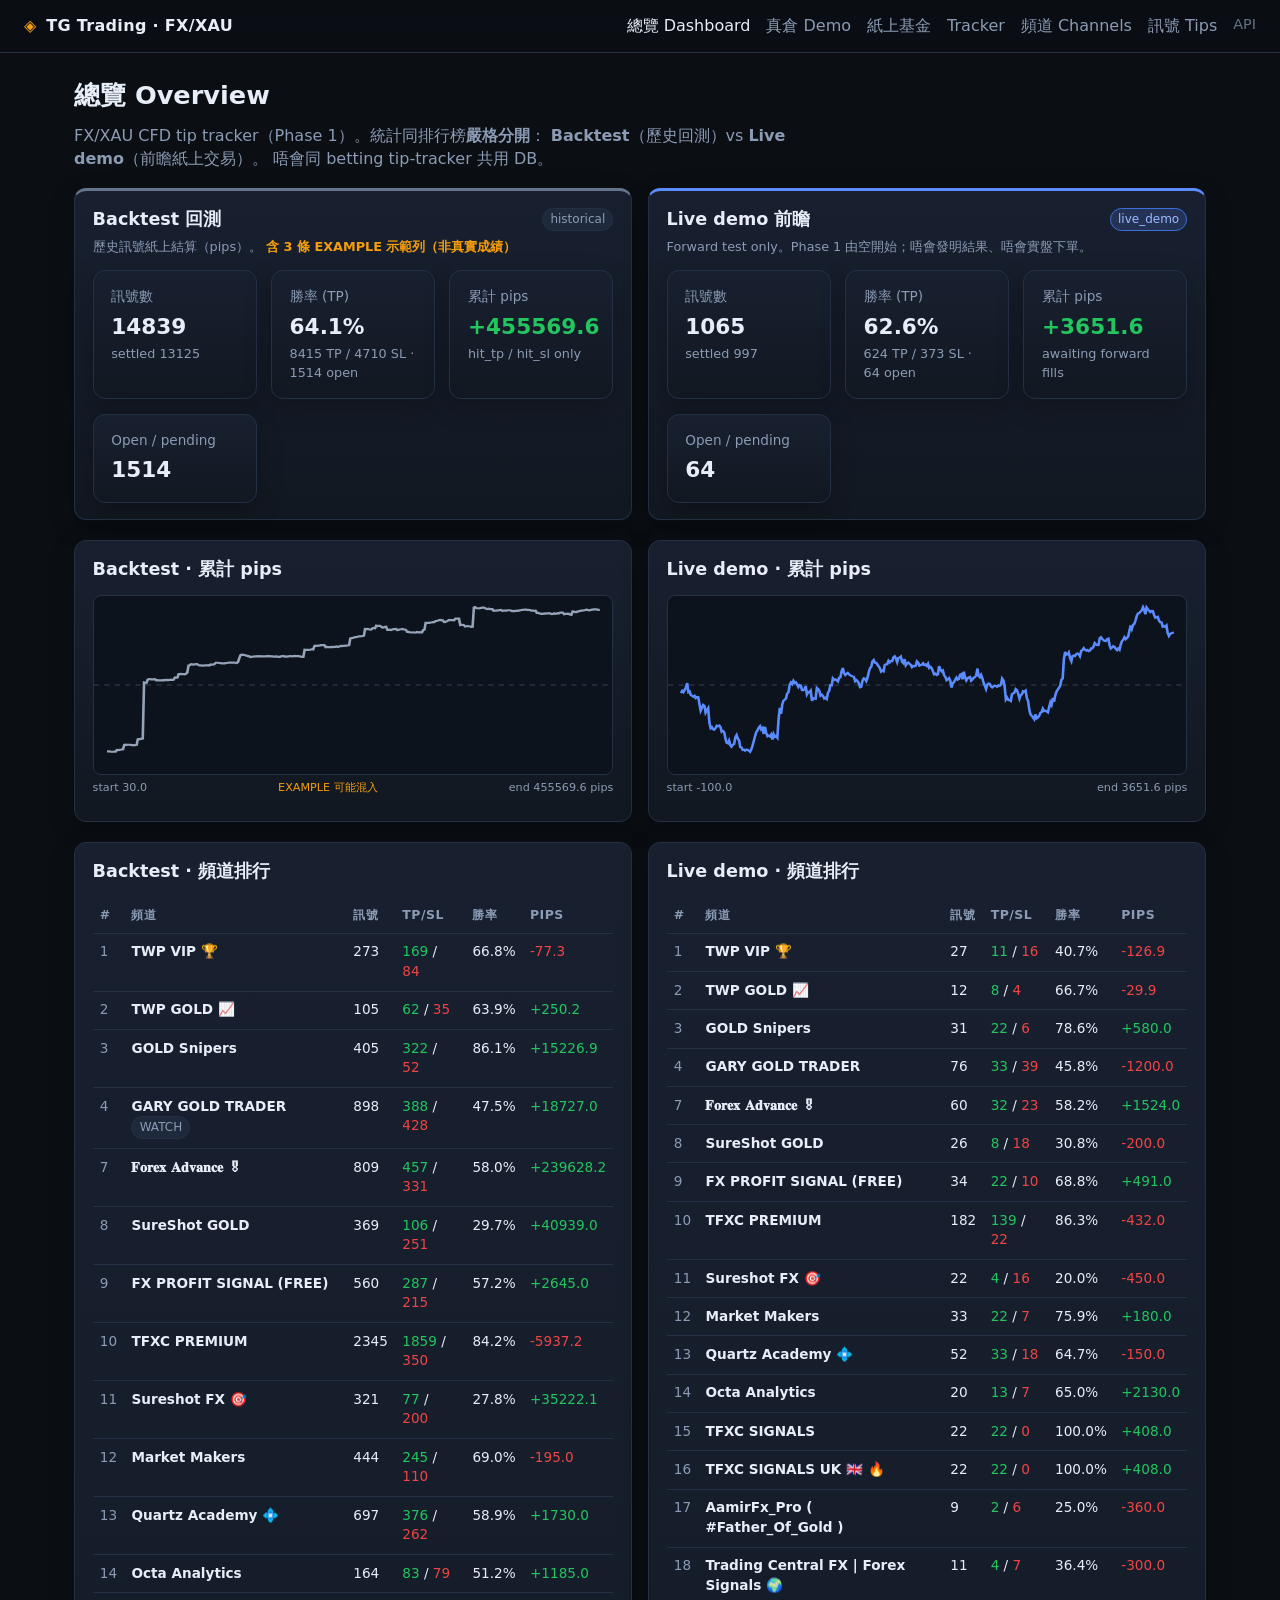
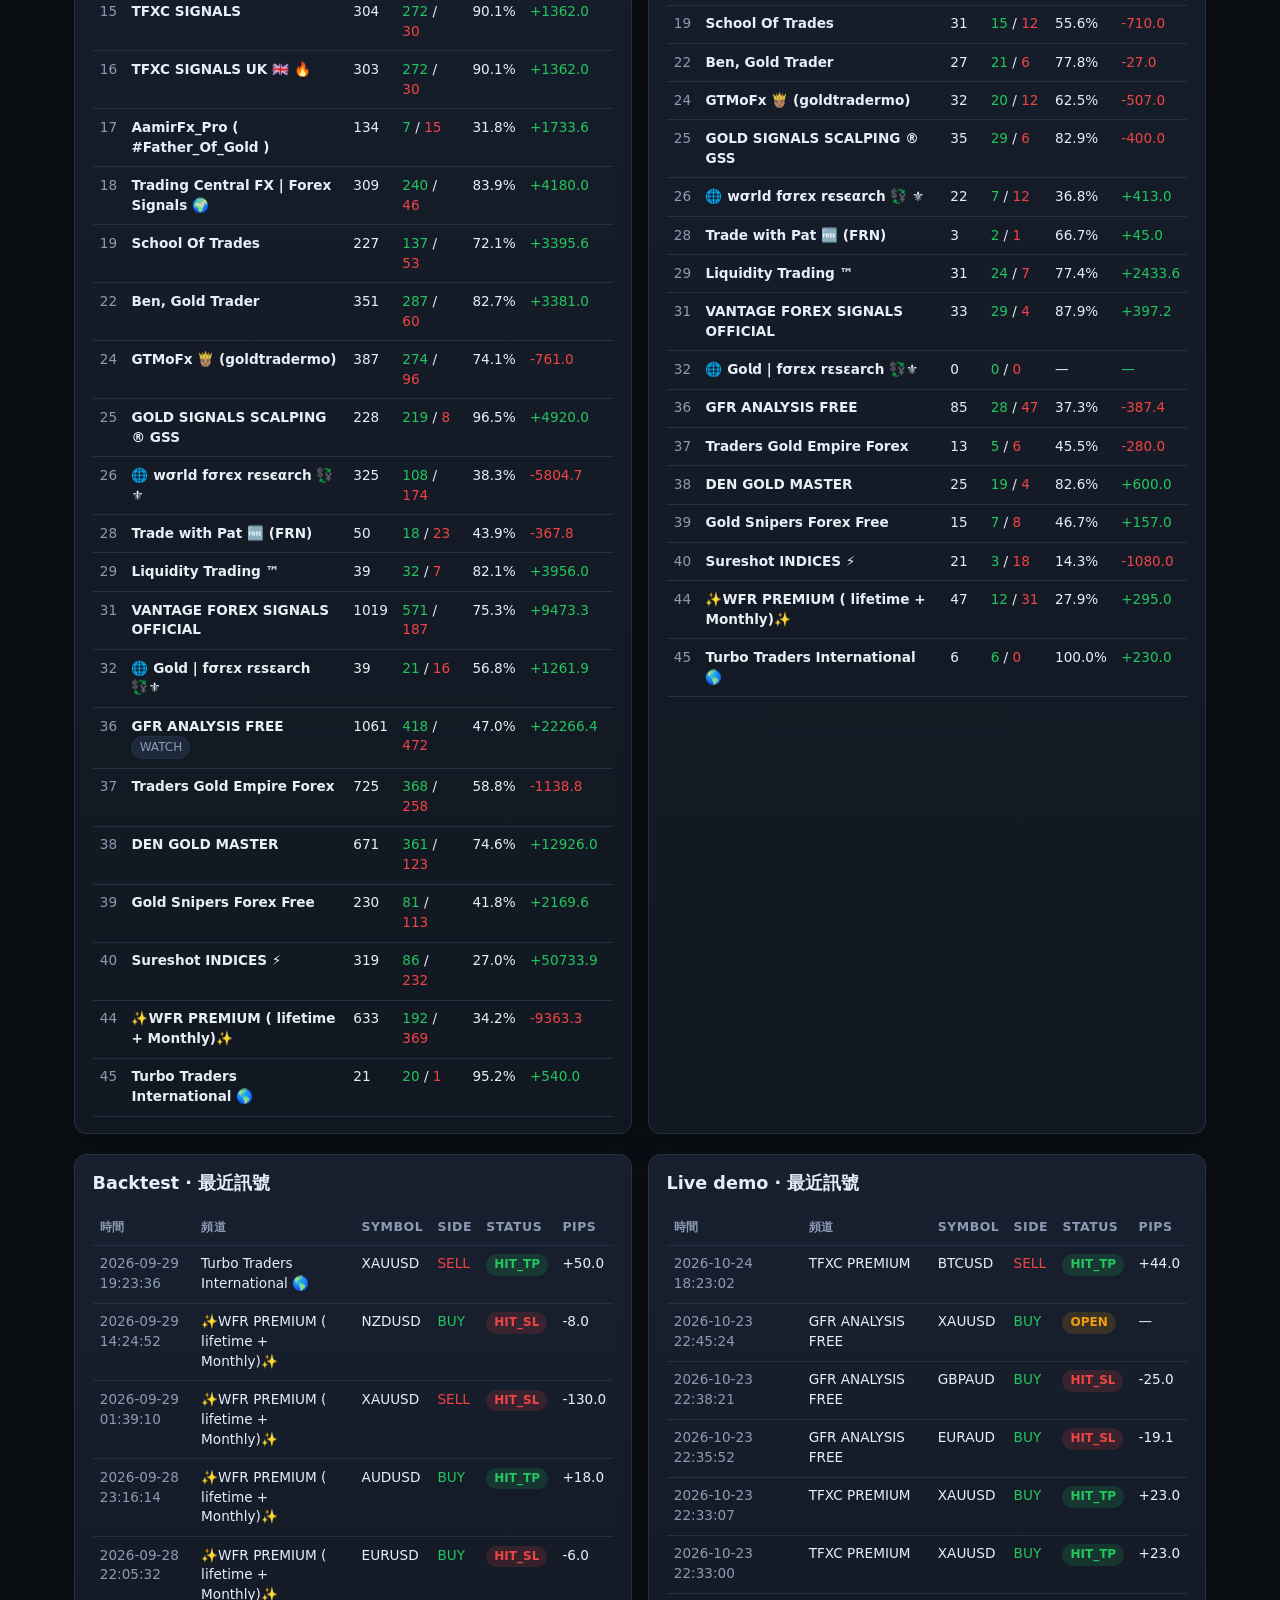
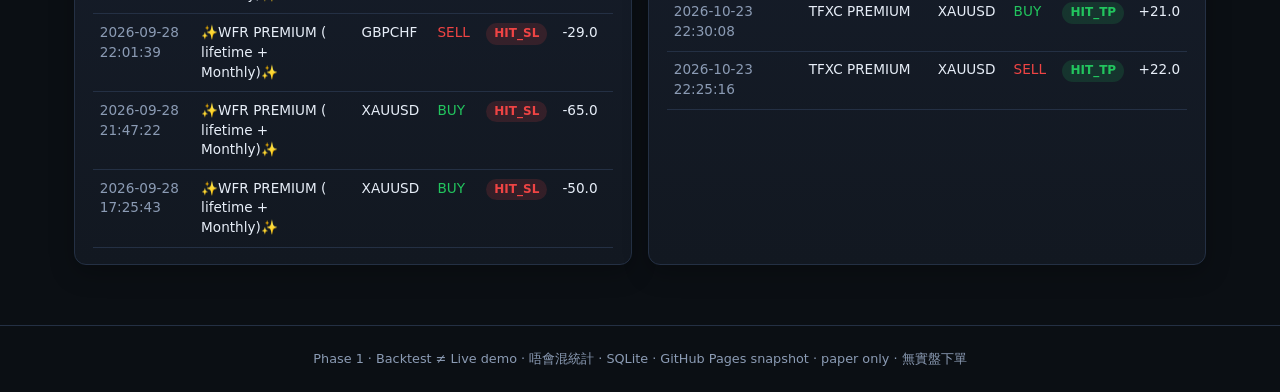
==== index.html @ 2c8730a3 "Update TG Trading public dashboard" ====
<!DOCTYPE html>
<html lang="zh-Hant">
<head>
  <base href="https://algowise-ai.github.io/tg-trading-dashboard/" />
  <meta charset="UTF-8" />
  <meta name="viewport" content="width=device-width, initial-scale=1" />
  <title>總覽 · TG Trading · FX/XAU</title>
  <link rel="stylesheet" href="static/style.css" />
</head>
<body>
  <header class="topbar">
    <div class="brand">
      <span class="logo">◈</span>
      <span>TG Trading · FX/XAU</span>
    </div>
    <nav>
      <a href="index.html" class="active">總覽 Dashboard</a>
      <a href="demo.html" class="">真倉 Demo</a>
      <a href="paper.html" class="">紙上基金</a>
      <a href="tracker.html" class="">Tracker</a>
      <a href="channels.html" class="">頻道 Channels</a>
      <a href="tips.html" class="">訊號 Tips</a>
      <a href="api/stats.json" class="muted">API</a>
    </nav>
  </header>
  <main class="container">
    
<h1>總覽 Overview</h1>
<p class="lede muted">
  FX/XAU CFD tip tracker（Phase 1）。統計同排行榜<strong>嚴格分開</strong>：
  <strong>Backtest</strong>（歷史回測）vs <strong>Live demo</strong>（前瞻紙上交易）。
  唔會同 betting tip-tracker 共用 DB。
</p>

<section class="track-grid">
  <div class="track-panel backtest">
    <div class="track-header">
      <h2>Backtest 回測</h2>
      <span class="tag track-tag">historical</span>
    </div>
    <p class="track-note muted">
      歷史訊號紙上結算（pips）。
      
      <strong class="amber">含 3 條 EXAMPLE 示範列（非真實成績）</strong>
      
    </p>
    <div class="cards compact-cards">
      <div class="card">
        <div class="label">訊號數</div>
        <div class="value">14839</div>
        <div class="sub">settled 13125</div>
      </div>
      <div class="card">
        <div class="label">勝率 (TP)</div>
        <div class="value">64.1%</div>
        <div class="sub">8415 TP / 4710 SL · 1514 open</div>
      </div>
      <div class="card">
        <div class="label">累計 pips</div>
        <div class="value pos">
          +455569.6
        </div>
        <div class="sub">hit_tp / hit_sl only</div>
      </div>
      <div class="card">
        <div class="label">Open / pending</div>
        <div class="value">1514</div>
      </div>
    </div>
  </div>

  <div class="track-panel live">
    <div class="track-header">
      <h2>Live demo 前瞻</h2>
      <span class="tag track-tag live-tag">live_demo</span>
    </div>
    <p class="track-note muted">
      Forward test only。Phase 1 由空開始；唔會發明結果、唔會實盤下單。
    </p>
    <div class="cards compact-cards">
      <div class="card">
        <div class="label">訊號數</div>
        <div class="value">1065</div>
        <div class="sub">settled 997</div>
      </div>
      <div class="card">
        <div class="label">勝率 (TP)</div>
        <div class="value">62.6%</div>
        <div class="sub">624 TP / 373 SL · 64 open</div>
      </div>
      <div class="card">
        <div class="label">累計 pips</div>
        <div class="value pos">
          +3651.6
        </div>
        <div class="sub">awaiting forward fills</div>
      </div>
      <div class="card">
        <div class="label">Open / pending</div>
        <div class="value">64</div>
      </div>
    </div>
  </div>
</section>

<section class="track-grid">
  <div class="panel">
    <h2>Backtest · 累計 pips</h2>
    <div class="chart" id="chart-backtest">
      
      <svg viewBox="0 0 400 160" preserveAspectRatio="none" aria-label="Backtest cumulative pips">
        
        
        
        
        
        <line class="axis" x1="0" y1="80" x2="400" y2="80" />
        
        <polyline fill="none" stroke="#94a3b8" stroke-width="2"
          points="10.0,139.7 11.0,139.7 11.9,139.7 12.9,139.9 13.8,140.0 14.8,140.0 15.7,139.8 16.7,139.8 17.6,138.4 18.6,138.6 19.5,138.3 20.5,138.2 21.4,138.0 22.4,137.8 23.3,133.9 24.3,133.7 25.2,133.9 26.2,133.7 27.1,133.7 28.1,133.9 29.0,134.1 30.0,134.0 31.0,134.2 31.9,133.9 32.9,133.7 33.8,128.8 34.8,128.7 35.7,128.6 36.7,128.2 37.6,128.1 38.6,77.7 39.5,78.0 40.5,77.9 41.4,75.1 42.4,74.8 43.3,74.7 44.3,74.9 45.2,75.0 46.2,74.9 47.1,74.8 48.1,75.8 49.0,75.7 50.0,75.8 51.0,75.9 51.9,75.9 52.9,75.7 53.8,75.8 54.8,75.5 55.7,75.6 56.7,75.4 57.6,75.6 58.6,75.3 59.5,75.2 60.5,75.3 61.4,75.2 62.4,73.3 63.3,73.4 64.3,73.4 65.2,70.2 66.2,70.3 67.1,70.1 68.1,70.3 69.0,70.3 70.0,70.5 71.0,69.8 71.9,68.9 72.9,62.5 73.8,62.3 74.8,61.3 75.7,61.5 76.7,61.7 77.6,61.5 78.6,61.3 79.5,61.3 80.5,62.0 81.4,62.3 82.4,62.3 83.3,62.5 84.3,62.5 85.2,62.3 86.2,62.4 87.1,62.3 88.1,62.2 89.0,62.5 90.0,61.5 91.0,61.6 91.9,61.6 92.9,61.2 93.8,60.0 94.8,60.0 95.7,60.0 96.7,60.2 97.6,60.4 98.6,60.6 99.5,60.6 100.5,60.6 101.4,60.4 102.4,60.2 103.3,60.0 104.3,59.9 105.2,59.9 106.2,59.9 107.1,59.9 108.1,59.9 109.0,60.0 110.0,60.3 111.0,59.4 111.9,56.3 112.9,53.3 113.8,52.8 114.8,53.0 115.7,52.9 116.7,53.3 117.6,53.6 118.6,54.1 119.5,54.0 120.5,54.9 121.4,54.8 122.4,54.4 123.3,54.5 124.3,54.2 125.2,54.2 126.2,54.1 127.1,54.3 128.1,54.1 129.0,54.2 130.0,54.3 131.0,54.3 131.9,54.2 132.9,54.2 133.8,53.9 134.8,54.2 135.7,54.1 136.7,54.3 137.6,54.3 138.6,54.4 139.5,54.5 140.5,54.3 141.4,54.4 142.4,54.7 143.3,54.7 144.3,54.2 145.2,54.1 146.2,54.1 147.1,54.4 148.1,54.3 149.0,54.4 150.0,54.2 151.0,54.1 151.9,54.1 152.9,54.3 153.8,54.1 154.8,53.9 155.7,54.1 156.7,54.1 157.6,54.0 158.6,54.2 159.5,54.5 160.5,54.7 161.4,54.7 162.4,48.3 163.3,48.4 164.3,48.5 165.2,48.5 166.2,48.3 167.1,48.2 168.1,47.9 169.0,48.1 170.0,44.9 171.0,44.6 171.9,44.8 172.9,44.7 173.8,44.7 174.8,44.2 175.7,44.2 176.7,44.1 177.6,44.1 178.6,46.0 179.5,45.8 180.5,45.9 181.4,46.0 182.4,45.9 183.3,45.7 184.3,45.9 185.2,45.8 186.2,45.7 187.1,45.3 188.1,45.8 189.0,45.4 190.0,44.9 191.0,45.0 191.9,44.8 192.9,44.8 193.8,44.6 194.8,44.6 195.7,44.5 196.7,44.2 197.6,38.1 198.6,37.9 199.5,37.7 200.5,37.3 201.4,37.0 202.4,36.9 203.3,36.6 204.3,36.2 205.2,36.3 206.2,36.2 207.1,35.9 208.1,35.6 209.0,29.7 210.0,29.8 211.0,29.6 211.9,29.9 212.9,30.3 213.8,30.1 214.8,28.9 215.7,28.9 216.7,29.0 217.6,26.6 218.6,27.0 219.5,26.9 220.5,26.8 221.4,27.5 222.4,28.4 223.3,28.2 224.3,27.7 225.2,27.6 226.2,30.5 227.1,30.5 228.1,30.3 229.0,30.6 230.0,30.1 231.0,29.8 231.9,29.7 232.9,29.6 233.8,30.6 234.8,30.5 235.7,30.1 236.7,29.9 237.6,29.6 238.6,30.0 239.5,30.1 240.5,30.4 241.4,32.3 242.4,32.2 243.3,32.5 244.3,32.8 245.2,32.8 246.2,32.6 247.1,32.8 248.1,32.9 249.0,32.3 250.0,32.7 251.0,32.7 251.9,32.5 252.9,32.6 253.8,30.7 254.8,30.2 255.7,24.2 256.7,24.2 257.6,24.2 258.6,24.1 259.5,23.8 260.5,23.7 261.4,23.5 262.4,23.5 263.3,22.5 264.3,22.3 265.2,22.0 266.2,21.6 267.1,21.5 268.1,21.9 269.0,21.9 270.0,23.4 271.0,23.3 271.9,22.8 272.9,22.1 273.8,21.5 274.8,21.7 275.7,21.7 276.7,21.7 277.6,21.8 278.6,20.3 279.5,20.3 280.5,20.4 281.4,20.4 282.4,26.2 283.3,25.9 284.3,25.9 285.2,26.3 286.2,27.4 287.1,27.2 288.1,27.1 289.0,27.2 290.0,27.4 291.0,27.8 291.9,27.7 292.9,10.3 293.8,10.0 294.8,11.0 295.7,11.0 296.7,11.1 297.6,10.9 298.6,10.6 299.5,10.5 300.5,10.5 301.4,10.8 302.4,11.5 303.3,11.7 304.3,11.4 305.2,11.8 306.2,11.7 307.1,11.7 308.1,13.3 309.0,13.2 310.0,13.1 311.0,13.0 311.9,13.0 312.9,12.6 313.8,12.5 314.8,13.5 315.7,13.1 316.7,13.2 317.6,13.1 318.6,13.0 319.5,12.8 320.5,12.8 321.4,13.0 322.4,13.6 323.3,13.4 324.3,13.5 325.2,13.3 326.2,13.1 327.1,13.3 328.1,12.9 329.0,12.8 330.0,12.4 331.0,12.4 331.9,12.3 332.9,12.3 333.8,12.5 334.8,12.4 335.7,12.6 336.7,12.9 337.6,13.2 338.6,13.1 339.5,13.3 340.5,13.2 341.4,15.2 342.4,15.2 343.3,15.6 344.3,15.8 345.2,16.1 346.2,16.0 347.1,15.7 348.1,15.8 349.0,15.6 350.0,15.6 351.0,15.5 351.9,15.8 352.9,16.2 353.8,16.1 354.8,15.5 355.7,16.0 356.7,15.8 357.6,15.4 358.6,15.5 359.5,14.9 360.5,15.0 361.4,15.0 362.4,16.4 363.3,16.1 364.3,16.0 365.2,15.8 366.2,16.0 367.1,16.7 368.1,16.8 369.0,13.9 370.0,14.1 371.0,14.4 371.9,14.4 372.9,13.9 373.8,13.9 374.8,13.3 375.7,13.1 376.7,13.1 377.6,12.8 378.6,12.8 379.5,12.2 380.5,12.4 381.4,12.9 382.4,12.7 383.3,12.4 384.3,12.2 385.2,12.1 386.2,12.1 387.1,12.1 388.1,12.3 389.0,12.5 390.0,12.4" />
        
      </svg>
      <div class="chart-meta">
        <span>start 30.0</span>
        <span class="amber">EXAMPLE 可能混入</span>
        <span>end 455569.6 pips</span>
      </div>
      
    </div>
  </div>
  <div class="panel">
    <h2>Live demo · 累計 pips</h2>
    <div class="chart" id="chart-live">
      
      <svg viewBox="0 0 400 160" preserveAspectRatio="none" aria-label="Live demo cumulative pips">
        
        
        
        
        
        <line class="axis" x1="0" y1="80" x2="400" y2="80" />
        
        <polyline fill="none" stroke="#5b8cff" stroke-width="2"
          points="10.0,87.3 11.0,85.3 11.9,86.4 12.9,84.3 13.8,82.1 14.8,78.3 15.7,86.4 16.7,85.8 17.6,89.0 18.6,89.7 19.5,90.6 20.5,89.7 21.4,91.7 22.4,90.7 23.3,90.9 24.3,97.6 25.2,103.0 26.2,100.3 27.1,97.9 28.1,98.8 29.0,104.9 30.0,102.8 31.0,100.9 31.9,113.7 32.9,118.8 33.8,117.9 34.8,119.8 35.7,120.2 36.7,118.7 37.6,116.6 38.6,117.0 39.5,116.4 40.5,118.0 41.4,122.1 42.4,121.3 43.3,122.4 44.3,128.2 45.2,132.0 46.2,132.5 47.1,130.0 48.1,134.1 49.0,135.4 50.0,133.7 51.0,133.1 51.9,127.0 52.9,125.0 53.8,128.1 54.8,129.8 55.7,135.9 56.7,136.2 57.6,138.4 58.6,138.1 59.5,139.0 60.5,138.2 61.4,138.3 62.4,139.1 63.3,140.0 64.3,137.7 65.2,134.4 66.2,130.2 67.1,126.1 68.1,122.2 69.0,120.9 70.0,118.3 71.0,117.0 71.9,119.9 72.9,118.7 73.8,124.0 74.8,117.7 75.7,122.9 76.7,126.0 77.6,125.4 78.6,126.2 79.5,124.6 80.5,129.0 81.4,124.1 82.4,126.4 83.3,125.7 84.3,127.3 85.2,111.6 86.2,100.5 87.1,106.0 88.1,97.6 89.0,94.0 90.0,93.3 91.0,91.9 91.9,87.6 92.9,86.6 93.8,79.9 94.8,77.8 95.7,79.1 96.7,76.3 97.6,78.1 98.6,77.5 99.5,79.4 100.5,81.8 101.4,80.0 102.4,80.4 103.3,84.5 104.3,84.7 105.2,83.8 106.2,81.1 107.1,88.3 108.1,86.2 109.0,86.6 110.0,85.1 111.0,94.3 111.9,91.8 112.9,92.3 113.8,92.4 114.8,82.6 115.7,83.5 116.7,85.3 117.6,89.6 118.6,88.7 119.5,89.9 120.5,92.2 121.4,91.5 122.4,92.6 123.3,87.0 124.3,85.2 125.2,80.1 126.2,80.3 127.1,74.0 128.1,75.4 129.0,74.9 130.0,75.8 131.0,76.9 131.9,73.5 132.9,73.1 133.8,67.9 134.8,64.7 135.7,69.2 136.7,71.0 137.6,70.0 138.6,69.1 139.5,70.3 140.5,71.3 141.4,71.8 142.4,72.4 143.3,72.5 144.3,76.5 145.2,75.5 146.2,76.8 147.1,78.4 148.1,82.0 149.0,81.6 150.0,76.0 151.0,74.0 151.9,74.5 152.9,76.4 153.8,73.4 154.8,68.5 155.7,64.9 156.7,63.7 157.6,58.8 158.6,57.5 159.5,59.9 160.5,60.0 161.4,61.5 162.4,63.3 163.3,64.6 164.3,67.9 165.2,67.0 166.2,67.7 167.1,62.0 168.1,61.5 169.0,61.3 170.0,58.2 171.0,59.7 171.9,58.5 172.9,58.5 173.8,55.2 174.8,54.2 175.7,56.1 176.7,59.5 177.6,55.8 178.6,55.4 179.5,54.4 180.5,59.1 181.4,60.3 182.4,56.7 183.3,62.2 184.3,60.7 185.2,59.8 186.2,60.9 187.1,61.8 188.1,63.9 189.0,62.8 190.0,63.1 191.0,62.6 191.9,58.8 192.9,59.9 193.8,62.6 194.8,62.0 195.7,61.8 196.7,60.5 197.6,62.1 198.6,61.6 199.5,62.8 200.5,60.8 201.4,64.6 202.4,63.7 203.3,64.9 204.3,67.8 205.2,70.4 206.2,69.8 207.1,71.1 208.1,70.5 209.0,63.1 210.0,66.0 211.0,67.7 211.9,67.0 212.9,71.3 213.8,72.5 214.8,75.7 215.7,75.0 216.7,73.8 217.6,76.1 218.6,82.2 219.5,78.4 220.5,77.4 221.4,75.4 222.4,73.3 223.3,75.2 224.3,74.6 225.2,70.8 226.2,70.2 227.1,74.9 228.1,68.1 229.0,73.0 230.0,75.9 231.0,74.0 231.9,73.3 232.9,72.8 233.8,76.1 234.8,75.0 235.7,73.5 236.7,72.7 237.6,71.5 238.6,65.2 239.5,71.7 240.5,73.0 241.4,70.9 242.4,74.0 243.3,77.9 244.3,80.7 245.2,83.6 246.2,79.6 247.1,78.7 248.1,79.0 249.0,81.2 250.0,82.2 251.0,81.2 251.9,80.7 252.9,80.9 253.8,81.5 254.8,80.2 255.7,80.8 256.7,79.7 257.6,74.2 258.6,75.9 259.5,80.8 260.5,93.0 261.4,91.3 262.4,93.5 263.3,93.6 264.3,94.4 265.2,88.3 266.2,87.6 267.1,86.8 268.1,83.6 269.0,84.5 270.0,87.8 271.0,92.2 271.9,89.1 272.9,88.4 273.8,85.5 274.8,85.9 275.7,85.0 276.7,91.7 277.6,94.3 278.6,102.3 279.5,106.6 280.5,107.7 281.4,109.1 282.4,110.8 283.3,106.4 284.3,110.0 285.2,109.3 286.2,107.7 287.1,105.1 288.1,104.3 289.0,101.2 290.0,103.4 291.0,103.1 291.9,103.8 292.9,104.7 293.8,100.2 294.8,95.7 295.7,97.8 296.7,91.7 297.6,95.0 298.6,89.3 299.5,86.0 300.5,84.0 301.4,82.6 302.4,80.6 303.3,75.3 304.3,74.2 305.2,57.0 306.2,50.2 307.1,52.8 308.1,52.3 309.0,50.7 310.0,55.8 311.0,58.5 311.9,53.9 312.9,53.5 313.8,53.9 314.8,52.1 315.7,51.6 316.7,52.1 317.6,54.1 318.6,49.3 319.5,48.8 320.5,46.9 321.4,48.2 322.4,49.1 323.3,48.5 324.3,49.5 325.2,49.1 326.2,47.1 327.1,47.1 328.1,45.5 329.0,42.4 330.0,43.6 331.0,44.2 331.9,44.1 332.9,37.9 333.8,37.1 334.8,38.6 335.7,39.8 336.7,40.4 337.6,40.5 338.6,38.7 339.5,38.3 340.5,44.5 341.4,47.2 342.4,46.2 343.3,45.1 344.3,45.6 345.2,47.6 346.2,48.7 347.1,47.2 348.1,48.4 349.0,43.8 350.0,40.6 351.0,39.2 351.9,37.1 352.9,38.8 353.8,37.8 354.8,36.4 355.7,31.5 356.7,26.5 357.6,29.6 358.6,25.8 359.5,25.2 360.5,21.8 361.4,17.9 362.4,15.7 363.3,15.4 364.3,14.0 365.2,12.9 366.2,10.0 367.1,12.3 368.1,16.5 369.0,10.3 370.0,12.0 371.0,13.2 371.9,14.5 372.9,13.5 373.8,13.6 374.8,17.3 375.7,19.5 376.7,19.0 377.6,18.6 378.6,22.2 379.5,23.6 380.5,23.6 381.4,27.5 382.4,27.0 383.3,27.8 384.3,26.5 385.2,33.0 386.2,35.9 387.1,34.1 388.1,33.5 389.0,33.1 390.0,32.9" />
        
      </svg>
      <div class="chart-meta">
        <span>start -100.0</span>
        <span>end 3651.6 pips</span>
      </div>
      
    </div>
  </div>
</section>

<section class="track-grid">
  <div class="panel">
    <h2>Backtest · 頻道排行</h2>
    <table class="table compact">
      <thead>
        <tr>
          <th>#</th><th>頻道</th><th>訊號</th><th>TP/SL</th><th>勝率</th><th>Pips</th>
        </tr>
      </thead>
      <tbody>
        
        <tr>
          <td class="muted">1</td>
          <td><strong>TWP VIP 🏆</strong></td>
          <td>273</td>
          <td><span class="pos">169</span> / <span class="neg">84</span></td>
          <td>66.8%</td>
          <td class="neg">
            -77.3
          </td>
        </tr>
        
        <tr>
          <td class="muted">2</td>
          <td><strong>TWP GOLD 📈</strong></td>
          <td>105</td>
          <td><span class="pos">62</span> / <span class="neg">35</span></td>
          <td>63.9%</td>
          <td class="pos">
            +250.2
          </td>
        </tr>
        
        <tr>
          <td class="muted">3</td>
          <td><strong>GOLD Snipers</strong></td>
          <td>405</td>
          <td><span class="pos">322</span> / <span class="neg">52</span></td>
          <td>86.1%</td>
          <td class="pos">
            +15226.9
          </td>
        </tr>
        
        <tr>
          <td class="muted">4</td>
          <td><strong>GARY GOLD TRADER</strong> <span class="tag">watch</span></td>
          <td>898</td>
          <td><span class="pos">388</span> / <span class="neg">428</span></td>
          <td>47.5%</td>
          <td class="pos">
            +18727.0
          </td>
        </tr>
        
        <tr>
          <td class="muted">7</td>
          <td><strong>𝐅𝐨𝐫𝐞𝐱 𝐀𝐝𝐯𝐚𝐧𝐜𝐞 🎖</strong></td>
          <td>809</td>
          <td><span class="pos">457</span> / <span class="neg">331</span></td>
          <td>58.0%</td>
          <td class="pos">
            +239628.2
          </td>
        </tr>
        
        <tr>
          <td class="muted">8</td>
          <td><strong>SureShot GOLD</strong></td>
          <td>369</td>
          <td><span class="pos">106</span> / <span class="neg">251</span></td>
          <td>29.7%</td>
          <td class="pos">
            +40939.0
          </td>
        </tr>
        
        <tr>
          <td class="muted">9</td>
          <td><strong>FX PROFIT SIGNAL (FREE)</strong></td>
          <td>560</td>
          <td><span class="pos">287</span> / <span class="neg">215</span></td>
          <td>57.2%</td>
          <td class="pos">
            +2645.0
          </td>
        </tr>
        
        <tr>
          <td class="muted">10</td>
          <td><strong>TFXC PREMIUM</strong></td>
          <td>2345</td>
          <td><span class="pos">1859</span> / <span class="neg">350</span></td>
          <td>84.2%</td>
          <td class="neg">
            -5937.2
          </td>
        </tr>
        
        <tr>
          <td class="muted">11</td>
          <td><strong>Sureshot FX 🎯</strong></td>
          <td>321</td>
          <td><span class="pos">77</span> / <span class="neg">200</span></td>
          <td>27.8%</td>
          <td class="pos">
            +35222.1
          </td>
        </tr>
        
        <tr>
          <td class="muted">12</td>
          <td><strong>Market Makers</strong></td>
          <td>444</td>
          <td><span class="pos">245</span> / <span class="neg">110</span></td>
          <td>69.0%</td>
          <td class="neg">
            -195.0
          </td>
        </tr>
        
        <tr>
          <td class="muted">13</td>
          <td><strong>Quartz Academy 💠</strong></td>
          <td>697</td>
          <td><span class="pos">376</span> / <span class="neg">262</span></td>
          <td>58.9%</td>
          <td class="pos">
            +1730.0
          </td>
        </tr>
        
        <tr>
          <td class="muted">14</td>
          <td><strong>Octa Analytics</strong></td>
          <td>164</td>
          <td><span class="pos">83</span> / <span class="neg">79</span></td>
          <td>51.2%</td>
          <td class="pos">
            +1185.0
          </td>
        </tr>
        
        <tr>
          <td class="muted">15</td>
          <td><strong>TFXC SIGNALS</strong></td>
          <td>304</td>
          <td><span class="pos">272</span> / <span class="neg">30</span></td>
          <td>90.1%</td>
          <td class="pos">
            +1362.0
          </td>
        </tr>
        
        <tr>
          <td class="muted">16</td>
          <td><strong>TFXC SIGNALS UK 🇬🇧 🔥</strong></td>
          <td>303</td>
          <td><span class="pos">272</span> / <span class="neg">30</span></td>
          <td>90.1%</td>
          <td class="pos">
            +1362.0
          </td>
        </tr>
        
        <tr>
          <td class="muted">17</td>
          <td><strong>AamirFx_Pro ( #Father_Of_Gold )</strong></td>
          <td>134</td>
          <td><span class="pos">7</span> / <span class="neg">15</span></td>
          <td>31.8%</td>
          <td class="pos">
            +1733.6
          </td>
        </tr>
        
        <tr>
          <td class="muted">18</td>
          <td><strong>Trading Central FX | Forex Signals 🌍</strong></td>
          <td>309</td>
          <td><span class="pos">240</span> / <span class="neg">46</span></td>
          <td>83.9%</td>
          <td class="pos">
            +4180.0
          </td>
        </tr>
        
        <tr>
          <td class="muted">19</td>
          <td><strong>School Of Trades</strong></td>
          <td>227</td>
          <td><span class="pos">137</span> / <span class="neg">53</span></td>
          <td>72.1%</td>
          <td class="pos">
            +3395.6
          </td>
        </tr>
        
        <tr>
          <td class="muted">22</td>
          <td><strong>Ben, Gold Trader</strong></td>
          <td>351</td>
          <td><span class="pos">287</span> / <span class="neg">60</span></td>
          <td>82.7%</td>
          <td class="pos">
            +3381.0
          </td>
        </tr>
        
        <tr>
          <td class="muted">24</td>
          <td><strong>GTMoFx 🤴🏽 (goldtradermo)</strong></td>
          <td>387</td>
          <td><span class="pos">274</span> / <span class="neg">96</span></td>
          <td>74.1%</td>
          <td class="neg">
            -761.0
          </td>
        </tr>
        
        <tr>
          <td class="muted">25</td>
          <td><strong>GOLD SIGNALS SCALPING ® GSS</strong></td>
          <td>228</td>
          <td><span class="pos">219</span> / <span class="neg">8</span></td>
          <td>96.5%</td>
          <td class="pos">
            +4920.0
          </td>
        </tr>
        
        <tr>
          <td class="muted">26</td>
          <td><strong>🌐 wσrld fσrєх rєѕєαrch 💱 ⚜</strong></td>
          <td>325</td>
          <td><span class="pos">108</span> / <span class="neg">174</span></td>
          <td>38.3%</td>
          <td class="neg">
            -5804.7
          </td>
        </tr>
        
        <tr>
          <td class="muted">28</td>
          <td><strong>Trade with Pat 🆓 (FRN)</strong></td>
          <td>50</td>
          <td><span class="pos">18</span> / <span class="neg">23</span></td>
          <td>43.9%</td>
          <td class="neg">
            -367.8
          </td>
        </tr>
        
        <tr>
          <td class="muted">29</td>
          <td><strong>Liquidity Trading ™️</strong></td>
          <td>39</td>
          <td><span class="pos">32</span> / <span class="neg">7</span></td>
          <td>82.1%</td>
          <td class="pos">
            +3956.0
          </td>
        </tr>
        
        <tr>
          <td class="muted">31</td>
          <td><strong>VANTAGE FOREX SIGNALS OFFICIAL</strong></td>
          <td>1019</td>
          <td><span class="pos">571</span> / <span class="neg">187</span></td>
          <td>75.3%</td>
          <td class="pos">
            +9473.3
          </td>
        </tr>
        
        <tr>
          <td class="muted">32</td>
          <td><strong>🌐 𝗚𝗼𝗹𝗱 | fσrεx rεsεarch 💱⚜️</strong></td>
          <td>39</td>
          <td><span class="pos">21</span> / <span class="neg">16</span></td>
          <td>56.8%</td>
          <td class="pos">
            +1261.9
          </td>
        </tr>
        
        <tr>
          <td class="muted">36</td>
          <td><strong>GFR ANALYSIS FREE</strong> <span class="tag">watch</span></td>
          <td>1061</td>
          <td><span class="pos">418</span> / <span class="neg">472</span></td>
          <td>47.0%</td>
          <td class="pos">
            +22266.4
          </td>
        </tr>
        
        <tr>
          <td class="muted">37</td>
          <td><strong>Traders Gold Empire Forex</strong></td>
          <td>725</td>
          <td><span class="pos">368</span> / <span class="neg">258</span></td>
          <td>58.8%</td>
          <td class="neg">
            -1138.8
          </td>
        </tr>
        
        <tr>
          <td class="muted">38</td>
          <td><strong>DEN GOLD MASTER</strong></td>
          <td>671</td>
          <td><span class="pos">361</span> / <span class="neg">123</span></td>
          <td>74.6%</td>
          <td class="pos">
            +12926.0
          </td>
        </tr>
        
        <tr>
          <td class="muted">39</td>
          <td><strong>Gold Snipers Forex Free</strong></td>
          <td>230</td>
          <td><span class="pos">81</span> / <span class="neg">113</span></td>
          <td>41.8%</td>
          <td class="pos">
            +2169.6
          </td>
        </tr>
        
        <tr>
          <td class="muted">40</td>
          <td><strong>Sureshot INDICES ⚡️</strong></td>
          <td>319</td>
          <td><span class="pos">86</span> / <span class="neg">232</span></td>
          <td>27.0%</td>
          <td class="pos">
            +50733.9
          </td>
        </tr>
        
        <tr>
          <td class="muted">44</td>
          <td><strong>✨WFR PREMIUM ( lifetime + Monthly)✨</strong></td>
          <td>633</td>
          <td><span class="pos">192</span> / <span class="neg">369</span></td>
          <td>34.2%</td>
          <td class="neg">
            -9363.3
          </td>
        </tr>
        
        <tr>
          <td class="muted">45</td>
          <td><strong>Turbo Traders International 🌎</strong></td>
          <td>21</td>
          <td><span class="pos">20</span> / <span class="neg">1</span></td>
          <td>95.2%</td>
          <td class="pos">
            +540.0
          </td>
        </tr>
        
      </tbody>
    </table>
  </div>
  <div class="panel">
    <h2>Live demo · 頻道排行</h2>
    <table class="table compact">
      <thead>
        <tr>
          <th>#</th><th>頻道</th><th>訊號</th><th>TP/SL</th><th>勝率</th><th>Pips</th>
        </tr>
      </thead>
      <tbody>
        
        <tr>
          <td class="muted">1</td>
          <td><strong>TWP VIP 🏆</strong></td>
          <td>27</td>
          <td><span class="pos">11</span> / <span class="neg">16</span></td>
          <td>40.7%</td>
          <td class="neg">
            -126.9
          </td>
        </tr>
        
        <tr>
          <td class="muted">2</td>
          <td><strong>TWP GOLD 📈</strong></td>
          <td>12</td>
          <td><span class="pos">8</span> / <span class="neg">4</span></td>
          <td>66.7%</td>
          <td class="neg">
            -29.9
          </td>
        </tr>
        
        <tr>
          <td class="muted">3</td>
          <td><strong>GOLD Snipers</strong></td>
          <td>31</td>
          <td><span class="pos">22</span> / <span class="neg">6</span></td>
          <td>78.6%</td>
          <td class="pos">
            +580.0
          </td>
        </tr>
        
        <tr>
          <td class="muted">4</td>
          <td><strong>GARY GOLD TRADER</strong></td>
          <td>76</td>
          <td><span class="pos">33</span> / <span class="neg">39</span></td>
          <td>45.8%</td>
          <td class="neg">
            -1200.0
          </td>
        </tr>
        
        <tr>
          <td class="muted">7</td>
          <td><strong>𝐅𝐨𝐫𝐞𝐱 𝐀𝐝𝐯𝐚𝐧𝐜𝐞 🎖</strong></td>
          <td>60</td>
          <td><span class="pos">32</span> / <span class="neg">23</span></td>
          <td>58.2%</td>
          <td class="pos">
            +1524.0
          </td>
        </tr>
        
        <tr>
          <td class="muted">8</td>
          <td><strong>SureShot GOLD</strong></td>
          <td>26</td>
          <td><span class="pos">8</span> / <span class="neg">18</span></td>
          <td>30.8%</td>
          <td class="neg">
            -200.0
          </td>
        </tr>
        
        <tr>
          <td class="muted">9</td>
          <td><strong>FX PROFIT SIGNAL (FREE)</strong></td>
          <td>34</td>
          <td><span class="pos">22</span> / <span class="neg">10</span></td>
          <td>68.8%</td>
          <td class="pos">
            +491.0
          </td>
        </tr>
        
        <tr>
          <td class="muted">10</td>
          <td><strong>TFXC PREMIUM</strong></td>
          <td>182</td>
          <td><span class="pos">139</span> / <span class="neg">22</span></td>
          <td>86.3%</td>
          <td class="neg">
            -432.0
          </td>
        </tr>
        
        <tr>
          <td class="muted">11</td>
          <td><strong>Sureshot FX 🎯</strong></td>
          <td>22</td>
          <td><span class="pos">4</span> / <span class="neg">16</span></td>
          <td>20.0%</td>
          <td class="neg">
            -450.0
          </td>
        </tr>
        
        <tr>
          <td class="muted">12</td>
          <td><strong>Market Makers</strong></td>
          <td>33</td>
          <td><span class="pos">22</span> / <span class="neg">7</span></td>
          <td>75.9%</td>
          <td class="pos">
            +180.0
          </td>
        </tr>
        
        <tr>
          <td class="muted">13</td>
          <td><strong>Quartz Academy 💠</strong></td>
          <td>52</td>
          <td><span class="pos">33</span> / <span class="neg">18</span></td>
          <td>64.7%</td>
          <td class="neg">
            -150.0
          </td>
        </tr>
        
        <tr>
          <td class="muted">14</td>
          <td><strong>Octa Analytics</strong></td>
          <td>20</td>
          <td><span class="pos">13</span> / <span class="neg">7</span></td>
          <td>65.0%</td>
          <td class="pos">
            +2130.0
          </td>
        </tr>
        
        <tr>
          <td class="muted">15</td>
          <td><strong>TFXC SIGNALS</strong></td>
          <td>22</td>
          <td><span class="pos">22</span> / <span class="neg">0</span></td>
          <td>100.0%</td>
          <td class="pos">
            +408.0
          </td>
        </tr>
        
        <tr>
          <td class="muted">16</td>
          <td><strong>TFXC SIGNALS UK 🇬🇧 🔥</strong></td>
          <td>22</td>
          <td><span class="pos">22</span> / <span class="neg">0</span></td>
          <td>100.0%</td>
          <td class="pos">
            +408.0
          </td>
        </tr>
        
        <tr>
          <td class="muted">17</td>
          <td><strong>AamirFx_Pro ( #Father_Of_Gold )</strong></td>
          <td>9</td>
          <td><span class="pos">2</span> / <span class="neg">6</span></td>
          <td>25.0%</td>
          <td class="neg">
            -360.0
          </td>
        </tr>
        
        <tr>
          <td class="muted">18</td>
          <td><strong>Trading Central FX | Forex Signals 🌍</strong></td>
          <td>11</td>
          <td><span class="pos">4</span> / <span class="neg">7</span></td>
          <td>36.4%</td>
          <td class="neg">
            -300.0
          </td>
        </tr>
        
        <tr>
          <td class="muted">19</td>
          <td><strong>School Of Trades</strong></td>
          <td>31</td>
          <td><span class="pos">15</span> / <span class="neg">12</span></td>
          <td>55.6%</td>
          <td class="neg">
            -710.0
          </td>
        </tr>
        
        <tr>
          <td class="muted">22</td>
          <td><strong>Ben, Gold Trader</strong></td>
          <td>27</td>
          <td><span class="pos">21</span> / <span class="neg">6</span></td>
          <td>77.8%</td>
          <td class="neg">
            -27.0
          </td>
        </tr>
        
        <tr>
          <td class="muted">24</td>
          <td><strong>GTMoFx 🤴🏽 (goldtradermo)</strong></td>
          <td>32</td>
          <td><span class="pos">20</span> / <span class="neg">12</span></td>
          <td>62.5%</td>
          <td class="neg">
            -507.0
          </td>
        </tr>
        
        <tr>
          <td class="muted">25</td>
          <td><strong>GOLD SIGNALS SCALPING ® GSS</strong></td>
          <td>35</td>
          <td><span class="pos">29</span> / <span class="neg">6</span></td>
          <td>82.9%</td>
          <td class="neg">
            -400.0
          </td>
        </tr>
        
        <tr>
          <td class="muted">26</td>
          <td><strong>🌐 wσrld fσrєх rєѕєαrch 💱 ⚜</strong></td>
          <td>22</td>
          <td><span class="pos">7</span> / <span class="neg">12</span></td>
          <td>36.8%</td>
          <td class="pos">
            +413.0
          </td>
        </tr>
        
        <tr>
          <td class="muted">28</td>
          <td><strong>Trade with Pat 🆓 (FRN)</strong></td>
          <td>3</td>
          <td><span class="pos">2</span> / <span class="neg">1</span></td>
          <td>66.7%</td>
          <td class="pos">
            +45.0
          </td>
        </tr>
        
        <tr>
          <td class="muted">29</td>
          <td><strong>Liquidity Trading ™️</strong></td>
          <td>31</td>
          <td><span class="pos">24</span> / <span class="neg">7</span></td>
          <td>77.4%</td>
          <td class="pos">
            +2433.6
          </td>
        </tr>
        
        <tr>
          <td class="muted">31</td>
          <td><strong>VANTAGE FOREX SIGNALS OFFICIAL</strong></td>
          <td>33</td>
          <td><span class="pos">29</span> / <span class="neg">4</span></td>
          <td>87.9%</td>
          <td class="pos">
            +397.2
          </td>
        </tr>
        
        <tr>
          <td class="muted">32</td>
          <td><strong>🌐 𝗚𝗼𝗹𝗱 | fσrεx rεsεarch 💱⚜️</strong></td>
          <td>0</td>
          <td><span class="pos">0</span> / <span class="neg">0</span></td>
          <td>—</td>
          <td class="pos">
            —
          </td>
        </tr>
        
        <tr>
          <td class="muted">36</td>
          <td><strong>GFR ANALYSIS FREE</strong></td>
          <td>85</td>
          <td><span class="pos">28</span> / <span class="neg">47</span></td>
          <td>37.3%</td>
          <td class="neg">
            -387.4
          </td>
        </tr>
        
        <tr>
          <td class="muted">37</td>
          <td><strong>Traders Gold Empire Forex</strong></td>
          <td>13</td>
          <td><span class="pos">5</span> / <span class="neg">6</span></td>
          <td>45.5%</td>
          <td class="neg">
            -280.0
          </td>
        </tr>
        
        <tr>
          <td class="muted">38</td>
          <td><strong>DEN GOLD MASTER</strong></td>
          <td>25</td>
          <td><span class="pos">19</span> / <span class="neg">4</span></td>
          <td>82.6%</td>
          <td class="pos">
            +600.0
          </td>
        </tr>
        
        <tr>
          <td class="muted">39</td>
          <td><strong>Gold Snipers Forex Free</strong></td>
          <td>15</td>
          <td><span class="pos">7</span> / <span class="neg">8</span></td>
          <td>46.7%</td>
          <td class="pos">
            +157.0
          </td>
        </tr>
        
        <tr>
          <td class="muted">40</td>
          <td><strong>Sureshot INDICES ⚡️</strong></td>
          <td>21</td>
          <td><span class="pos">3</span> / <span class="neg">18</span></td>
          <td>14.3%</td>
          <td class="neg">
            -1080.0
          </td>
        </tr>
        
        <tr>
          <td class="muted">44</td>
          <td><strong>✨WFR PREMIUM ( lifetime + Monthly)✨</strong></td>
          <td>47</td>
          <td><span class="pos">12</span> / <span class="neg">31</span></td>
          <td>27.9%</td>
          <td class="pos">
            +295.0
          </td>
        </tr>
        
        <tr>
          <td class="muted">45</td>
          <td><strong>Turbo Traders International 🌎</strong></td>
          <td>6</td>
          <td><span class="pos">6</span> / <span class="neg">0</span></td>
          <td>100.0%</td>
          <td class="pos">
            +230.0
          </td>
        </tr>
        
      </tbody>
    </table>
  </div>
</section>

<section class="track-grid">
  <div class="panel">
    <h2>Backtest · 最近訊號</h2>
    <table class="table compact">
      <thead>
        <tr><th>時間</th><th>頻道</th><th>Symbol</th><th>Side</th><th>Status</th><th>Pips</th></tr>
      </thead>
      <tbody>
        
        <tr>
          <td class="muted">2026-09-29 19:23:36</td>
          <td>Turbo Traders International 🌎</td>
          <td>XAUUSD</td>
          <td class="neg">SELL</td>
          <td><span class="status hit_tp">hit_tp</span></td>
          <td>+50.0</td>
        </tr>
        
        <tr>
          <td class="muted">2026-09-29 14:24:52</td>
          <td>✨WFR PREMIUM ( lifetime + Monthly)✨</td>
          <td>NZDUSD</td>
          <td class="pos">BUY</td>
          <td><span class="status hit_sl">hit_sl</span></td>
          <td>-8.0</td>
        </tr>
        
        <tr>
          <td class="muted">2026-09-29 01:39:10</td>
          <td>✨WFR PREMIUM ( lifetime + Monthly)✨</td>
          <td>XAUUSD</td>
          <td class="neg">SELL</td>
          <td><span class="status hit_sl">hit_sl</span></td>
          <td>-130.0</td>
        </tr>
        
        <tr>
          <td class="muted">2026-09-28 23:16:14</td>
          <td>✨WFR PREMIUM ( lifetime + Monthly)✨</td>
          <td>AUDUSD</td>
          <td class="pos">BUY</td>
          <td><span class="status hit_tp">hit_tp</span></td>
          <td>+18.0</td>
        </tr>
        
        <tr>
          <td class="muted">2026-09-28 22:05:32</td>
          <td>✨WFR PREMIUM ( lifetime + Monthly)✨</td>
          <td>EURUSD</td>
          <td class="pos">BUY</td>
          <td><span class="status hit_sl">hit_sl</span></td>
          <td>-6.0</td>
        </tr>
        
        <tr>
          <td class="muted">2026-09-28 22:01:39</td>
          <td>✨WFR PREMIUM ( lifetime + Monthly)✨</td>
          <td>GBPCHF</td>
          <td class="neg">SELL</td>
          <td><span class="status hit_sl">hit_sl</span></td>
          <td>-29.0</td>
        </tr>
        
        <tr>
          <td class="muted">2026-09-28 21:47:22</td>
          <td>✨WFR PREMIUM ( lifetime + Monthly)✨</td>
          <td>XAUUSD</td>
          <td class="pos">BUY</td>
          <td><span class="status hit_sl">hit_sl</span></td>
          <td>-65.0</td>
        </tr>
        
        <tr>
          <td class="muted">2026-09-28 17:25:43</td>
          <td>✨WFR PREMIUM ( lifetime + Monthly)✨</td>
          <td>XAUUSD</td>
          <td class="pos">BUY</td>
          <td><span class="status hit_sl">hit_sl</span></td>
          <td>-50.0</td>
        </tr>
        
      </tbody>
    </table>
  </div>
  <div class="panel">
    <h2>Live demo · 最近訊號</h2>
    <table class="table compact">
      <thead>
        <tr><th>時間</th><th>頻道</th><th>Symbol</th><th>Side</th><th>Status</th><th>Pips</th></tr>
      </thead>
      <tbody>
        
        <tr>
          <td class="muted">2026-10-24 18:23:02</td>
          <td>TFXC PREMIUM</td>
          <td>BTCUSD</td>
          <td class="neg">SELL</td>
          <td><span class="status hit_tp">hit_tp</span></td>
          <td>+44.0</td>
        </tr>
        
        <tr>
          <td class="muted">2026-10-23 22:45:24</td>
          <td>GFR ANALYSIS FREE</td>
          <td>XAUUSD</td>
          <td class="pos">BUY</td>
          <td><span class="status open">open</span></td>
          <td>—</td>
        </tr>
        
        <tr>
          <td class="muted">2026-10-23 22:38:21</td>
          <td>GFR ANALYSIS FREE</td>
          <td>GBPAUD</td>
          <td class="pos">BUY</td>
          <td><span class="status hit_sl">hit_sl</span></td>
          <td>-25.0</td>
        </tr>
        
        <tr>
          <td class="muted">2026-10-23 22:35:52</td>
          <td>GFR ANALYSIS FREE</td>
          <td>EURAUD</td>
          <td class="pos">BUY</td>
          <td><span class="status hit_sl">hit_sl</span></td>
          <td>-19.1</td>
        </tr>
        
        <tr>
          <td class="muted">2026-10-23 22:33:07</td>
          <td>TFXC PREMIUM</td>
          <td>XAUUSD</td>
          <td class="pos">BUY</td>
          <td><span class="status hit_tp">hit_tp</span></td>
          <td>+23.0</td>
        </tr>
        
        <tr>
          <td class="muted">2026-10-23 22:33:00</td>
          <td>TFXC PREMIUM</td>
          <td>XAUUSD</td>
          <td class="pos">BUY</td>
          <td><span class="status hit_tp">hit_tp</span></td>
          <td>+23.0</td>
        </tr>
        
        <tr>
          <td class="muted">2026-10-23 22:30:08</td>
          <td>TFXC PREMIUM</td>
          <td>XAUUSD</td>
          <td class="pos">BUY</td>
          <td><span class="status hit_tp">hit_tp</span></td>
          <td>+21.0</td>
        </tr>
        
        <tr>
          <td class="muted">2026-10-23 22:25:16</td>
          <td>TFXC PREMIUM</td>
          <td>XAUUSD</td>
          <td class="neg">SELL</td>
          <td><span class="status hit_tp">hit_tp</span></td>
          <td>+22.0</td>
        </tr>
        
      </tbody>
    </table>
  </div>
</section>

  </main>
  <footer class="footer">
    Phase 1 · Backtest ≠ Live demo · 唔會混統計 · SQLite · GitHub Pages snapshot · paper only · 無實盤下單
  </footer>
  <script src="static/sort-table.js" defer></script>
</body>
</html>
---- static/style.css ----
:root {
  --bg: #0b0f14;
  --panel: #121821;
  --panel-2: #182030;
  --border: #243044;
  --text: #e7eef8;
  --muted: #8b9bb4;
  --accent: #5b8cff;
  --green: #22c55e;
  --red: #ef4444;
  --amber: #f59e0b;
  --void: #94a3b8;
  --radius: 12px;
  --font: ui-sans-serif, system-ui, -apple-system, "Segoe UI", Roboto, Helvetica, Arial, "Noto Sans TC", sans-serif;
  --mono: ui-monospace, SFMono-Regular, Menlo, Consolas, monospace;
}

* { box-sizing: border-box; }
html, body { margin: 0; padding: 0; }
body {
  font-family: var(--font);
  background: radial-gradient(1200px 600px at 10% -10%, #152038 0%, var(--bg) 55%);
  color: var(--text);
  min-height: 100vh;
  line-height: 1.45;
}

a { color: var(--accent); text-decoration: none; }
a:hover { text-decoration: underline; }

.topbar {
  display: flex;
  align-items: center;
  justify-content: space-between;
  padding: 0.9rem 1.5rem;
  border-bottom: 1px solid var(--border);
  background: rgba(11, 15, 20, 0.85);
  backdrop-filter: blur(8px);
  position: sticky;
  top: 0;
  z-index: 10;
}
.brand { display: flex; gap: 0.6rem; align-items: center; font-weight: 700; letter-spacing: 0.02em; }
.logo { color: #f59e0b; }
.topbar nav { display: flex; gap: 1rem; }
.topbar nav a { color: var(--muted); font-weight: 500; }
.topbar nav a.active, .topbar nav a:hover { color: var(--text); text-decoration: none; }
.topbar nav a.muted { opacity: 0.7; font-size: 0.9em; }

.container { max-width: 1180px; margin: 0 auto; padding: 1.5rem; }
h1 { font-size: 1.6rem; margin: 0 0 1rem; }
h2 { font-size: 1.1rem; margin: 0 0 0.8rem; color: var(--text); }

.cards {
  display: grid;
  grid-template-columns: repeat(auto-fit, minmax(140px, 1fr));
  gap: 0.9rem;
  margin-bottom: 1.25rem;
}
.card, .panel {
  background: linear-gradient(180deg, var(--panel-2), var(--panel));
  border: 1px solid var(--border);
  border-radius: var(--radius);
  padding: 1rem 1.1rem;
  box-shadow: 0 8px 24px rgba(0,0,0,0.25);
}
.panel { margin-bottom: 0; }
.card .label { color: var(--muted); font-size: 0.85rem; }
.card .value { font-size: 1.7rem; font-weight: 700; margin-top: 0.25rem; font-variant-numeric: tabular-nums; }
.card .sub { color: var(--muted); font-size: 0.8rem; margin-top: 0.2rem; }

.pos { color: var(--green); }
.neg { color: var(--red); }
.muted { color: var(--muted); }
.amber { color: var(--amber); }

.table {
  width: 100%;
  border-collapse: collapse;
  font-size: 0.92rem;
}
.table.compact { font-size: 0.85rem; margin-top: 0.75rem; }
.table th, .table td {
  text-align: left;
  padding: 0.55rem 0.45rem;
  border-bottom: 1px solid var(--border);
  vertical-align: top;
}
.table th { color: var(--muted); font-weight: 600; font-size: 0.78rem; text-transform: uppercase; letter-spacing: 0.04em; }
.table tbody tr:hover { background: rgba(255,255,255,0.02); }

/* Click-to-sort (sort-table.js) */
.table th.sortable { cursor: pointer; user-select: none; }
.table th.sortable:hover { color: var(--text); }
.table th .sort-arrow { margin-left: 0.3rem; font-size: 0.75em; color: var(--accent); }

.tag {
  display: inline-block;
  padding: 0.1rem 0.45rem;
  border-radius: 999px;
  background: #1e293b;
  border: 1px solid var(--border);
  color: var(--muted);
  font-size: 0.75rem;
  text-transform: uppercase;
}
.amber-tag {
  background: rgba(245,158,11,0.15);
  border-color: #b45309;
  color: var(--amber);
  text-transform: none;
}

.status {
  display: inline-block;
  padding: 0.12rem 0.5rem;
  border-radius: 999px;
  font-size: 0.75rem;
  font-weight: 600;
  text-transform: uppercase;
}
.status.hit_tp { background: rgba(34,197,94,0.15); color: var(--green); }
.status.hit_sl { background: rgba(239,68,68,0.15); color: var(--red); }
.status.open, .status.pending { background: rgba(245,158,11,0.15); color: var(--amber); }
.status.closed { background: rgba(148,163,184,0.15); color: var(--void); }
.status.cancelled { background: #1e293b; color: var(--muted); }

.filters {
  display: flex;
  flex-wrap: wrap;
  gap: 0.75rem;
  align-items: end;
  margin-bottom: 1rem;
  padding: 0.9rem 1rem;
  background: var(--panel);
  border: 1px solid var(--border);
  border-radius: var(--radius);
}
.filters label {
  display: flex;
  flex-direction: column;
  gap: 0.25rem;
  font-size: 0.8rem;
  color: var(--muted);
}
.filters select, .filters button, .btn-link {
  background: var(--panel-2);
  color: var(--text);
  border: 1px solid var(--border);
  border-radius: 8px;
  padding: 0.45rem 0.7rem;
  font: inherit;
}
.filters button {
  background: var(--accent);
  border-color: transparent;
  color: #fff;
  cursor: pointer;
  font-weight: 600;
}
.btn-link {
  display: inline-block;
  line-height: 1.2;
  text-decoration: none;
}
.btn-link:hover { text-decoration: none; border-color: var(--accent); }

.chart { margin-bottom: 0.5rem; }
.chart svg { width: 100%; height: 180px; display: block; background: #0d131c; border-radius: 8px; border: 1px solid var(--border); }
.chart .axis { stroke: #334155; stroke-dasharray: 4 4; }
.chart-meta {
  display: flex;
  justify-content: space-between;
  gap: 0.25rem;
  margin-top: 0.35rem;
  font-size: 0.7rem;
  color: var(--muted);
  overflow-x: auto;
}
.empty { color: var(--muted); text-align: center; padding: 1rem; }
code { font-family: var(--mono); background: #0d131c; padding: 0.1rem 0.35rem; border-radius: 4px; }
.footer {
  text-align: center;
  color: var(--muted);
  font-size: 0.8rem;
  padding: 1.5rem;
  border-top: 1px solid var(--border);
  margin-top: 1rem;
}

.lede { margin: -0.4rem 0 1.1rem; max-width: 70ch; }
.track-grid {
  display: grid;
  grid-template-columns: 1fr 1fr;
  gap: 1rem;
  margin-bottom: 1.25rem;
}
.track-panel {
  background: linear-gradient(180deg, var(--panel-2), var(--panel));
  border: 1px solid var(--border);
  border-radius: var(--radius);
  padding: 1rem 1.1rem;
  box-shadow: 0 8px 24px rgba(0,0,0,0.25);
}
.track-panel.backtest { border-top: 3px solid #64748b; }
.track-panel.live { border-top: 3px solid #5b8cff; }
.track-header {
  display: flex;
  align-items: center;
  justify-content: space-between;
  gap: 0.5rem;
  margin-bottom: 0.35rem;
}
.track-header h2 { margin: 0; }
.track-note { font-size: 0.8rem; margin: 0 0 0.85rem; }
.track-tag { text-transform: none; letter-spacing: 0; }
.live-tag {
  background: rgba(91,140,255,0.18);
  border-color: #3b6fd9;
  color: #9bbcff;
}
.compact-cards { margin-bottom: 0; }
.compact-cards .card .value { font-size: 1.35rem; }

@media (max-width: 900px) {
  .track-grid { grid-template-columns: 1fr; }
}
@media (max-width: 720px) {
  .table { display: block; overflow-x: auto; }
  .topbar { flex-direction: column; gap: 0.6rem; align-items: flex-start; }
}

/* Demo / 跟注飛-style helpers */
.section { margin-bottom: 1.25rem; }
.num { font-variant-numeric: tabular-nums; text-align: right !important; }
.note { color: var(--muted); font-size: 0.82rem; margin-top: 0.5rem; }
.small { font-size: 0.82rem; }
.nowrap { white-space: nowrap; }
.wrap { white-space: normal; overflow-wrap: anywhere; }
.status.won, .status.win { background: rgba(34,197,94,0.15); color: var(--green); }
.status.lost, .status.loss { background: rgba(239,68,68,0.15); color: var(--red); }
.table-wrap { width: 100%; max-width: 100%; overflow-x: auto; -webkit-overflow-scrolling: touch; margin-top: 0.75rem; }
.table-wrap > .table { margin-top: 0; }
.table.dense { font-size: 0.8rem; }
.table.dense th, .table.dense td { padding: 0.4rem 0.32rem; }
.table.dense th { letter-spacing: 0.02em; font-size: 0.74rem; }
.table th.num, .table td.num, .table td.nowrap, .table th.nowrap { white-space: nowrap; }
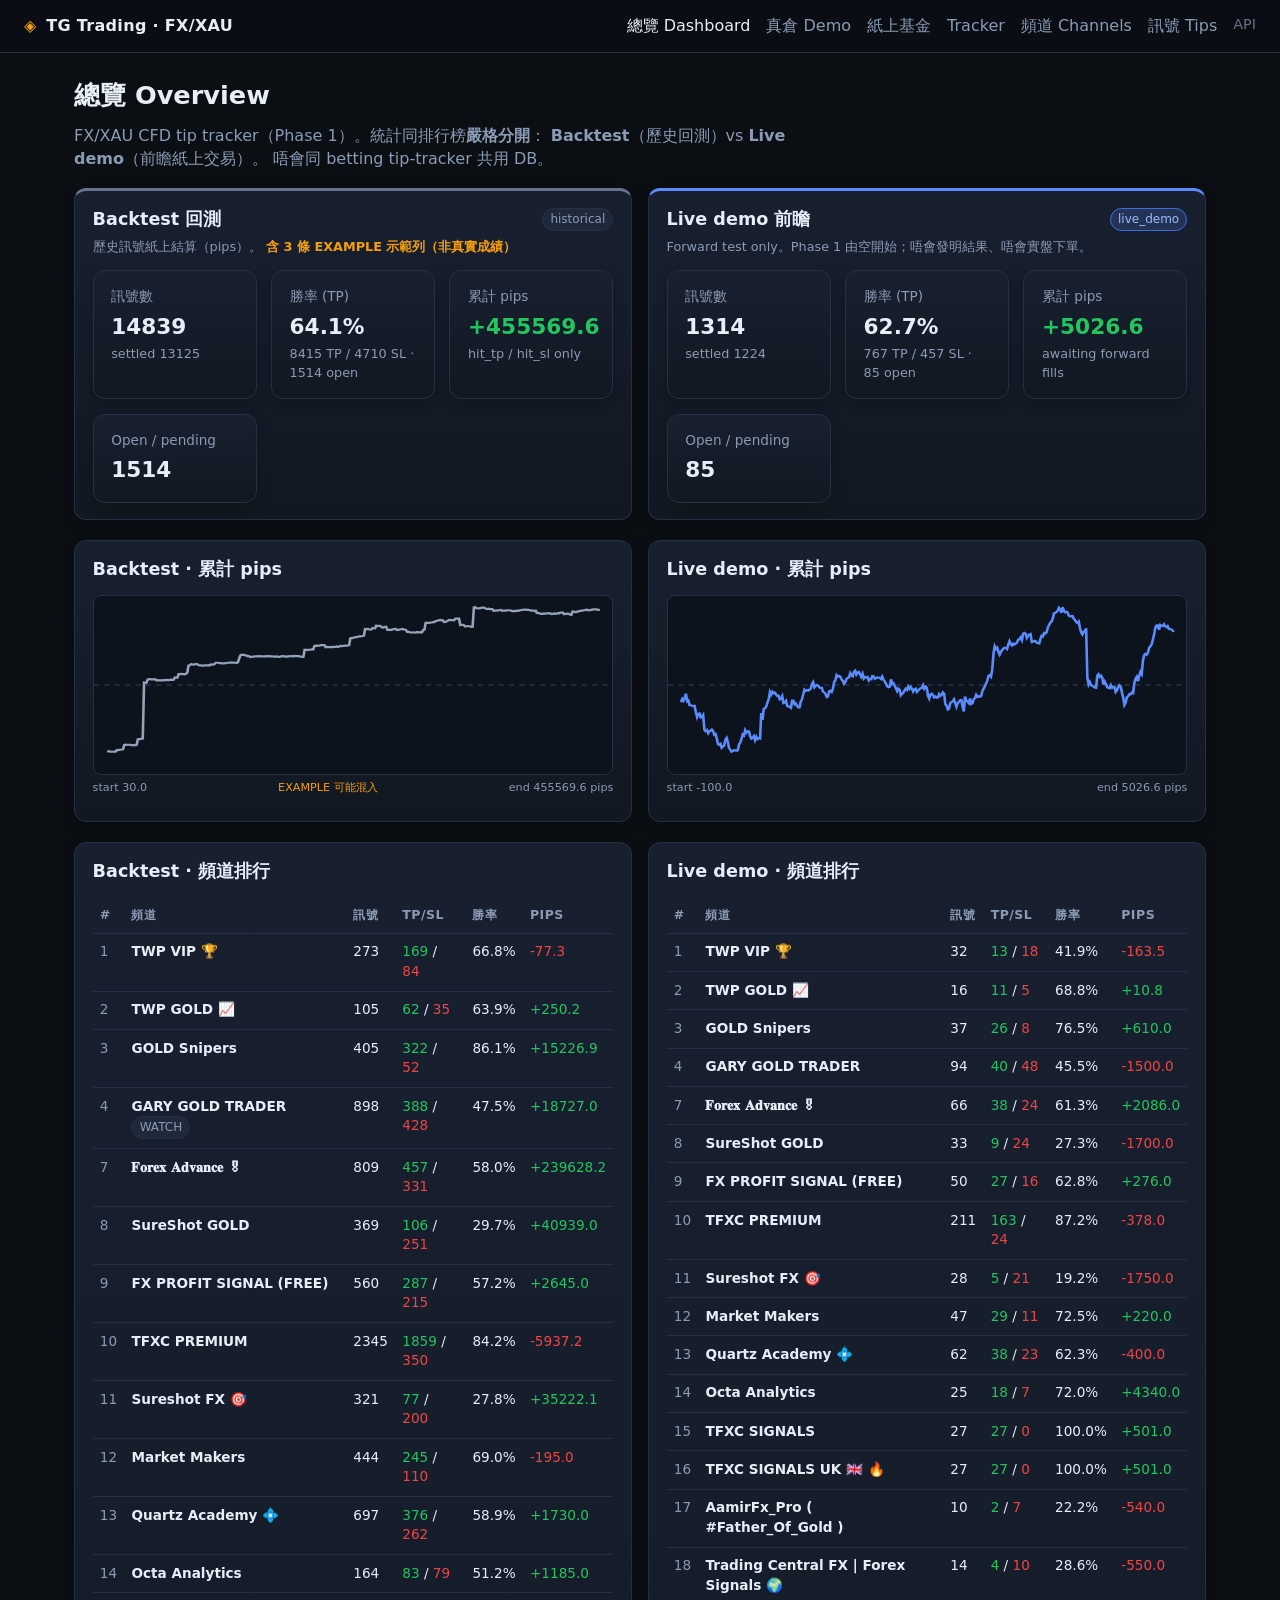
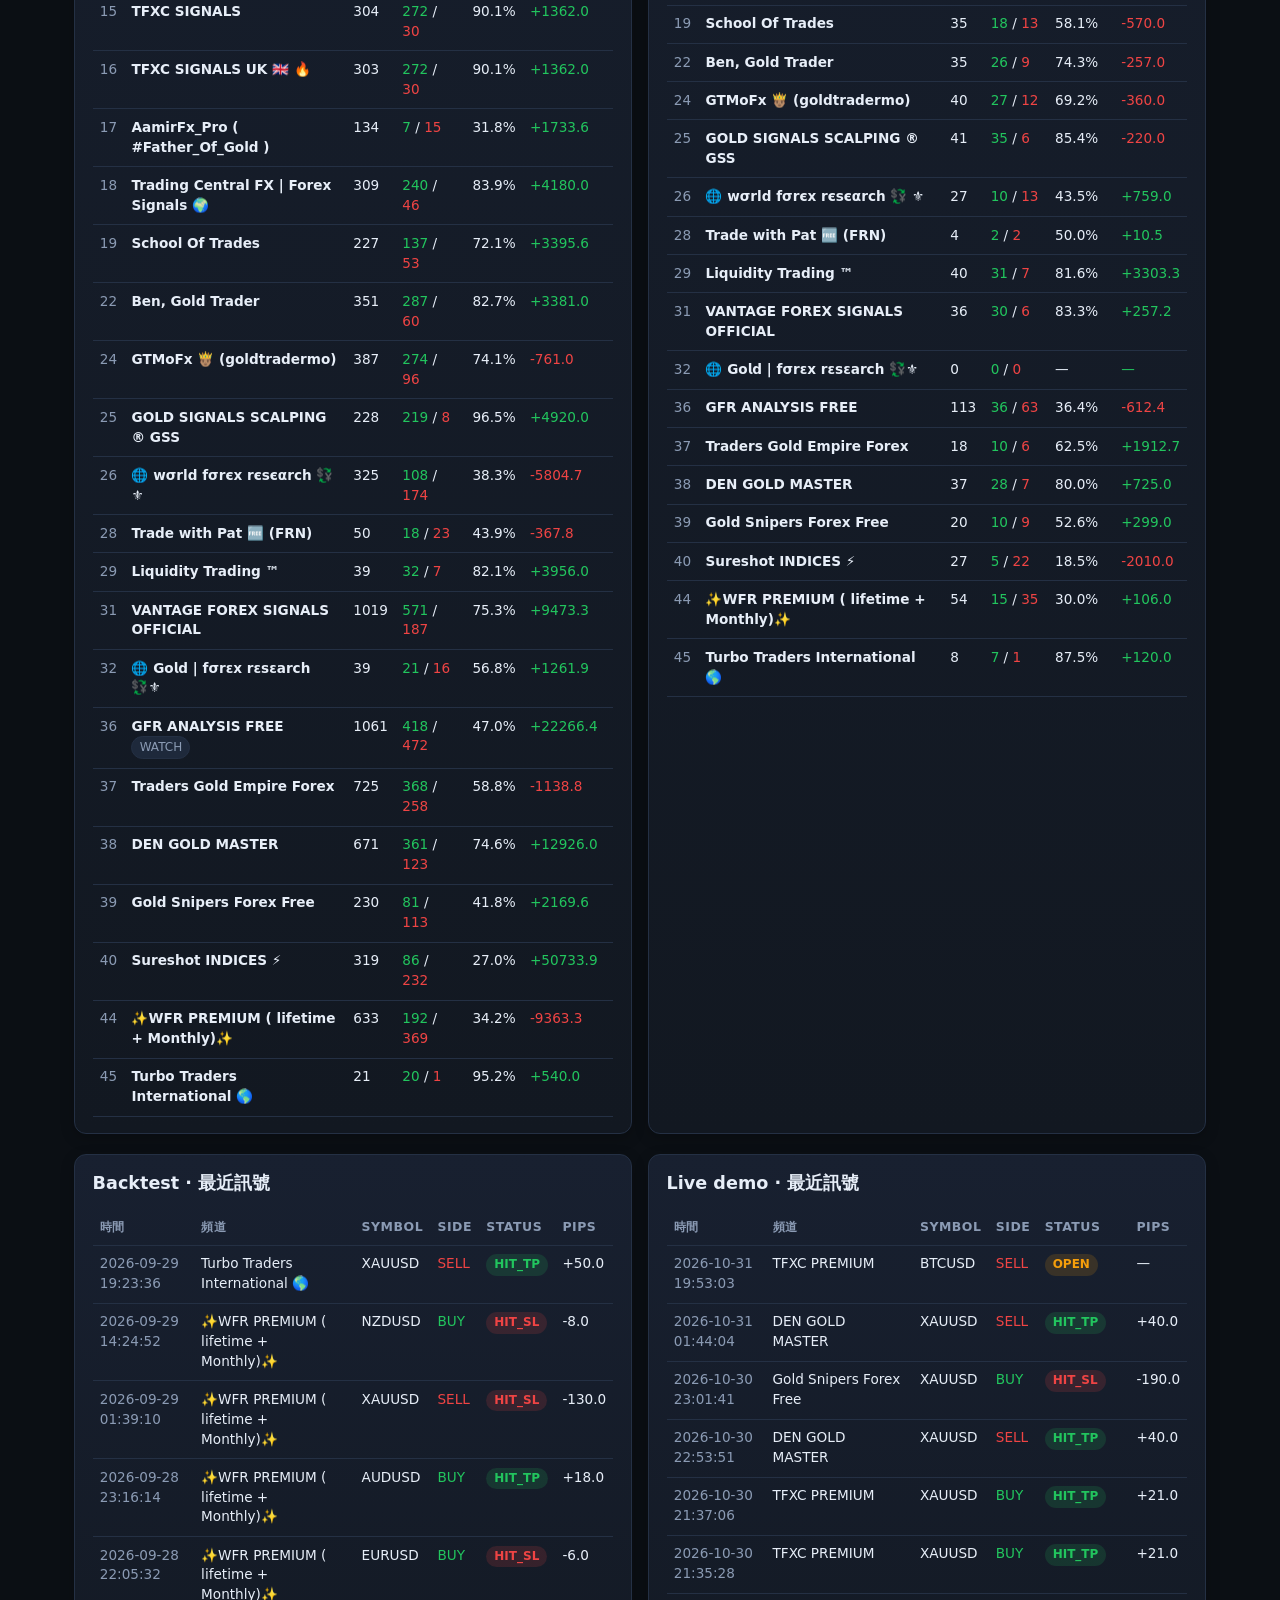
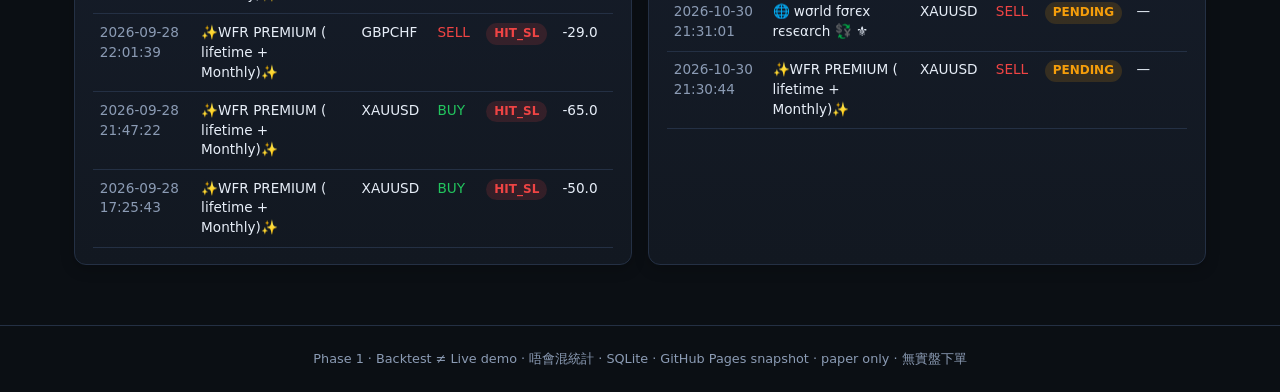
==== commit f49210fd: "Update TG Trading public dashboard" ====
--- a/index.html
+++ b/index.html
@@ -6,6 +6,15 @@
   <meta name="viewport" content="width=device-width, initial-scale=1" />
   <title>總覽 · TG Trading · FX/XAU</title>
   <link rel="stylesheet" href="static/style.css" />
+<!-- algowise-theme-head -->
+<script>
+(function(){try{var m=localStorage.getItem("algowise-theme")||"system";
+document.documentElement.setAttribute("data-theme",m);
+var dark=window.matchMedia("(prefers-color-scheme: dark)").matches;
+var r=m==="light"?"light":m==="dark"?"dark":(dark?"dark":"light");
+document.documentElement.setAttribute("data-theme-resolved",r);
+}catch(e){}})();
+</script>
 </head>
 <body>
   <header class="topbar">
@@ -80,24 +89,24 @@
     <div class="cards compact-cards">
       <div class="card">
         <div class="label">訊號數</div>
-        <div class="value">1065</div>
-        <div class="sub">settled 997</div>
+        <div class="value">1314</div>
+        <div class="sub">settled 1224</div>
       </div>
       <div class="card">
         <div class="label">勝率 (TP)</div>
-        <div class="value">62.6%</div>
-        <div class="sub">624 TP / 373 SL · 64 open</div>
+        <div class="value">62.7%</div>
+        <div class="sub">767 TP / 457 SL · 85 open</div>
       </div>
       <div class="card">
         <div class="label">累計 pips</div>
         <div class="value pos">
-          +3651.6
+          +5026.6
         </div>
         <div class="sub">awaiting forward fills</div>
       </div>
       <div class="card">
         <div class="label">Open / pending</div>
-        <div class="value">64</div>
+        <div class="value">85</div>
       </div>
     </div>
   </div>
@@ -141,12 +150,12 @@
         <line class="axis" x1="0" y1="80" x2="400" y2="80" />
         
         <polyline fill="none" stroke="#5b8cff" stroke-width="2"
-          points="10.0,87.3 11.0,85.3 11.9,86.4 12.9,84.3 13.8,82.1 14.8,78.3 15.7,86.4 16.7,85.8 17.6,89.0 18.6,89.7 19.5,90.6 20.5,89.7 21.4,91.7 22.4,90.7 23.3,90.9 24.3,97.6 25.2,103.0 26.2,100.3 27.1,97.9 28.1,98.8 29.0,104.9 30.0,102.8 31.0,100.9 31.9,113.7 32.9,118.8 33.8,117.9 34.8,119.8 35.7,120.2 36.7,118.7 37.6,116.6 38.6,117.0 39.5,116.4 40.5,118.0 41.4,122.1 42.4,121.3 43.3,122.4 44.3,128.2 45.2,132.0 46.2,132.5 47.1,130.0 48.1,134.1 49.0,135.4 50.0,133.7 51.0,133.1 51.9,127.0 52.9,125.0 53.8,128.1 54.8,129.8 55.7,135.9 56.7,136.2 57.6,138.4 58.6,138.1 59.5,139.0 60.5,138.2 61.4,138.3 62.4,139.1 63.3,140.0 64.3,137.7 65.2,134.4 66.2,130.2 67.1,126.1 68.1,122.2 69.0,120.9 70.0,118.3 71.0,117.0 71.9,119.9 72.9,118.7 73.8,124.0 74.8,117.7 75.7,122.9 76.7,126.0 77.6,125.4 78.6,126.2 79.5,124.6 80.5,129.0 81.4,124.1 82.4,126.4 83.3,125.7 84.3,127.3 85.2,111.6 86.2,100.5 87.1,106.0 88.1,97.6 89.0,94.0 90.0,93.3 91.0,91.9 91.9,87.6 92.9,86.6 93.8,79.9 94.8,77.8 95.7,79.1 96.7,76.3 97.6,78.1 98.6,77.5 99.5,79.4 100.5,81.8 101.4,80.0 102.4,80.4 103.3,84.5 104.3,84.7 105.2,83.8 106.2,81.1 107.1,88.3 108.1,86.2 109.0,86.6 110.0,85.1 111.0,94.3 111.9,91.8 112.9,92.3 113.8,92.4 114.8,82.6 115.7,83.5 116.7,85.3 117.6,89.6 118.6,88.7 119.5,89.9 120.5,92.2 121.4,91.5 122.4,92.6 123.3,87.0 124.3,85.2 125.2,80.1 126.2,80.3 127.1,74.0 128.1,75.4 129.0,74.9 130.0,75.8 131.0,76.9 131.9,73.5 132.9,73.1 133.8,67.9 134.8,64.7 135.7,69.2 136.7,71.0 137.6,70.0 138.6,69.1 139.5,70.3 140.5,71.3 141.4,71.8 142.4,72.4 143.3,72.5 144.3,76.5 145.2,75.5 146.2,76.8 147.1,78.4 148.1,82.0 149.0,81.6 150.0,76.0 151.0,74.0 151.9,74.5 152.9,76.4 153.8,73.4 154.8,68.5 155.7,64.9 156.7,63.7 157.6,58.8 158.6,57.5 159.5,59.9 160.5,60.0 161.4,61.5 162.4,63.3 163.3,64.6 164.3,67.9 165.2,67.0 166.2,67.7 167.1,62.0 168.1,61.5 169.0,61.3 170.0,58.2 171.0,59.7 171.9,58.5 172.9,58.5 173.8,55.2 174.8,54.2 175.7,56.1 176.7,59.5 177.6,55.8 178.6,55.4 179.5,54.4 180.5,59.1 181.4,60.3 182.4,56.7 183.3,62.2 184.3,60.7 185.2,59.8 186.2,60.9 187.1,61.8 188.1,63.9 189.0,62.8 190.0,63.1 191.0,62.6 191.9,58.8 192.9,59.9 193.8,62.6 194.8,62.0 195.7,61.8 196.7,60.5 197.6,62.1 198.6,61.6 199.5,62.8 200.5,60.8 201.4,64.6 202.4,63.7 203.3,64.9 204.3,67.8 205.2,70.4 206.2,69.8 207.1,71.1 208.1,70.5 209.0,63.1 210.0,66.0 211.0,67.7 211.9,67.0 212.9,71.3 213.8,72.5 214.8,75.7 215.7,75.0 216.7,73.8 217.6,76.1 218.6,82.2 219.5,78.4 220.5,77.4 221.4,75.4 222.4,73.3 223.3,75.2 224.3,74.6 225.2,70.8 226.2,70.2 227.1,74.9 228.1,68.1 229.0,73.0 230.0,75.9 231.0,74.0 231.9,73.3 232.9,72.8 233.8,76.1 234.8,75.0 235.7,73.5 236.7,72.7 237.6,71.5 238.6,65.2 239.5,71.7 240.5,73.0 241.4,70.9 242.4,74.0 243.3,77.9 244.3,80.7 245.2,83.6 246.2,79.6 247.1,78.7 248.1,79.0 249.0,81.2 250.0,82.2 251.0,81.2 251.9,80.7 252.9,80.9 253.8,81.5 254.8,80.2 255.7,80.8 256.7,79.7 257.6,74.2 258.6,75.9 259.5,80.8 260.5,93.0 261.4,91.3 262.4,93.5 263.3,93.6 264.3,94.4 265.2,88.3 266.2,87.6 267.1,86.8 268.1,83.6 269.0,84.5 270.0,87.8 271.0,92.2 271.9,89.1 272.9,88.4 273.8,85.5 274.8,85.9 275.7,85.0 276.7,91.7 277.6,94.3 278.6,102.3 279.5,106.6 280.5,107.7 281.4,109.1 282.4,110.8 283.3,106.4 284.3,110.0 285.2,109.3 286.2,107.7 287.1,105.1 288.1,104.3 289.0,101.2 290.0,103.4 291.0,103.1 291.9,103.8 292.9,104.7 293.8,100.2 294.8,95.7 295.7,97.8 296.7,91.7 297.6,95.0 298.6,89.3 299.5,86.0 300.5,84.0 301.4,82.6 302.4,80.6 303.3,75.3 304.3,74.2 305.2,57.0 306.2,50.2 307.1,52.8 308.1,52.3 309.0,50.7 310.0,55.8 311.0,58.5 311.9,53.9 312.9,53.5 313.8,53.9 314.8,52.1 315.7,51.6 316.7,52.1 317.6,54.1 318.6,49.3 319.5,48.8 320.5,46.9 321.4,48.2 322.4,49.1 323.3,48.5 324.3,49.5 325.2,49.1 326.2,47.1 327.1,47.1 328.1,45.5 329.0,42.4 330.0,43.6 331.0,44.2 331.9,44.1 332.9,37.9 333.8,37.1 334.8,38.6 335.7,39.8 336.7,40.4 337.6,40.5 338.6,38.7 339.5,38.3 340.5,44.5 341.4,47.2 342.4,46.2 343.3,45.1 344.3,45.6 345.2,47.6 346.2,48.7 347.1,47.2 348.1,48.4 349.0,43.8 350.0,40.6 351.0,39.2 351.9,37.1 352.9,38.8 353.8,37.8 354.8,36.4 355.7,31.5 356.7,26.5 357.6,29.6 358.6,25.8 359.5,25.2 360.5,21.8 361.4,17.9 362.4,15.7 363.3,15.4 364.3,14.0 365.2,12.9 366.2,10.0 367.1,12.3 368.1,16.5 369.0,10.3 370.0,12.0 371.0,13.2 371.9,14.5 372.9,13.5 373.8,13.6 374.8,17.3 375.7,19.5 376.7,19.0 377.6,18.6 378.6,22.2 379.5,23.6 380.5,23.6 381.4,27.5 382.4,27.0 383.3,27.8 384.3,26.5 385.2,33.0 386.2,35.9 387.1,34.1 388.1,33.5 389.0,33.1 390.0,32.9" />
+          points="10.0,95.4 11.0,92.5 11.9,94.1 12.9,91.6 13.8,87.8 14.8,94.7 15.7,93.9 16.7,98.1 17.6,98.2 18.6,98.7 19.5,98.9 20.5,98.7 21.4,104.1 22.4,108.7 23.3,105.9 24.3,105.6 25.2,109.1 26.2,108.6 27.1,107.0 28.1,120.3 29.0,121.6 30.0,120.5 31.0,123.3 31.9,121.5 32.9,121.1 33.8,120.1 34.8,121.5 35.7,124.7 36.7,124.1 37.6,128.0 38.6,133.3 39.5,133.8 40.5,132.9 41.4,136.5 42.4,135.4 43.3,134.3 44.3,129.1 45.2,127.6 46.2,131.5 47.1,136.7 48.1,138.2 49.0,140.0 50.0,139.5 51.0,138.6 51.9,138.7 52.9,139.1 53.8,138.7 54.8,133.4 55.7,131.8 56.7,128.4 57.6,124.4 58.6,125.4 59.5,120.6 60.5,122.8 61.4,121.6 62.4,121.6 63.3,125.7 64.3,128.2 65.2,127.5 66.2,125.9 67.1,129.6 68.1,126.6 69.0,128.6 70.0,127.7 71.0,128.0 71.9,105.1 72.9,111.3 73.8,101.4 74.8,101.0 75.7,99.3 76.7,95.7 77.6,92.9 78.6,86.4 79.5,88.7 80.5,86.1 81.4,87.6 82.4,86.9 83.3,88.4 84.3,89.9 85.2,89.6 86.2,93.0 87.1,92.6 88.1,90.1 89.0,96.2 90.0,95.7 91.0,94.2 91.9,98.9 92.9,99.2 93.8,99.6 94.8,100.5 95.7,94.0 96.7,94.0 97.6,97.4 98.6,96.6 99.5,98.9 100.5,100.2 101.4,100.2 102.4,94.5 103.3,93.0 104.3,88.2 105.2,84.2 106.2,85.3 107.1,84.6 108.1,85.1 109.0,84.2 110.0,83.4 111.0,79.0 111.9,77.4 112.9,82.0 113.8,80.7 114.8,80.0 115.7,80.6 116.7,82.2 117.6,82.7 118.6,82.5 119.5,86.0 120.5,86.7 121.4,87.9 122.4,90.9 123.3,90.3 124.3,85.6 125.2,85.1 126.2,86.2 127.1,83.6 128.1,77.4 129.0,75.9 130.0,71.2 131.0,72.6 131.9,71.9 132.9,72.6 133.8,75.0 134.8,76.1 135.7,79.0 136.7,77.6 137.6,74.6 138.6,73.5 139.5,73.3 140.5,69.5 141.4,71.5 142.4,72.2 143.3,68.1 144.3,67.1 145.2,70.5 146.2,68.7 147.1,68.3 148.1,70.5 149.0,72.7 150.0,69.8 151.0,74.1 151.9,72.8 152.9,73.3 153.8,72.7 154.8,75.9 155.7,74.6 156.7,74.8 157.6,71.9 158.6,72.2 159.5,74.4 160.5,73.7 161.4,73.2 162.4,73.4 163.3,73.6 164.3,74.6 165.2,72.5 166.2,75.5 167.1,76.7 168.1,78.9 169.0,81.1 170.0,82.0 171.0,81.5 171.9,74.9 172.9,79.2 173.8,78.5 174.8,80.6 175.7,82.9 176.7,85.5 177.6,83.2 178.6,84.2 179.5,89.2 180.5,87.9 181.4,87.0 182.4,84.8 183.3,83.3 184.3,84.5 185.2,81.4 186.2,83.4 187.1,81.6 188.1,83.3 189.0,85.8 190.0,83.9 191.0,83.3 191.9,86.2 192.9,85.0 193.8,83.7 194.8,82.8 195.7,82.5 196.7,80.1 197.6,83.3 198.6,81.5 199.5,82.5 200.5,89.8 201.4,92.2 202.4,88.5 203.3,87.8 204.3,89.0 205.2,91.1 206.2,90.3 207.1,91.4 208.1,91.2 209.0,88.2 210.0,89.9 211.0,88.9 211.9,86.6 212.9,87.8 213.8,97.2 214.8,98.5 215.7,102.0 216.7,101.4 217.6,96.2 218.6,95.4 219.5,94.7 220.5,92.9 221.4,95.9 222.4,99.6 223.3,96.6 224.3,95.1 225.2,93.7 226.2,93.5 227.1,99.1 228.1,103.8 229.0,90.4 230.0,94.0 231.0,95.0 231.9,96.4 232.9,92.2 233.8,97.1 234.8,96.5 235.7,92.6 236.7,91.8 237.6,88.9 238.6,90.7 239.5,90.1 240.5,90.6 241.4,90.1 242.4,85.5 243.3,83.4 244.3,81.2 245.2,78.8 246.2,76.0 247.1,71.9 248.1,71.1 249.0,72.5 250.0,66.0 251.0,51.4 251.9,45.2 252.9,47.6 253.8,46.5 254.8,50.3 255.7,52.7 256.7,50.3 257.6,48.7 258.6,47.3 259.5,46.5 260.5,46.7 261.4,47.6 262.4,43.5 263.3,40.6 264.3,43.3 265.2,44.5 266.2,42.8 267.1,43.6 268.1,42.7 269.0,42.1 270.0,39.3 271.0,38.9 271.9,37.2 272.9,39.7 273.8,33.8 274.8,33.2 275.7,33.8 276.7,37.6 277.6,35.8 278.6,34.5 279.5,34.2 280.5,41.4 281.4,41.1 282.4,40.4 283.3,40.3 284.3,42.0 285.2,42.3 286.2,42.7 287.1,38.8 288.1,35.7 289.0,36.3 290.0,33.2 291.0,33.8 291.9,32.6 292.9,28.1 293.8,26.2 294.8,23.8 295.7,23.1 296.7,20.1 297.6,15.6 298.6,15.1 299.5,14.4 300.5,13.2 301.4,10.7 302.4,12.3 303.3,15.1 304.3,10.0 305.2,13.5 306.2,14.6 307.1,14.1 308.1,14.8 309.0,17.6 310.0,18.4 311.0,18.1 311.9,18.0 312.9,20.5 313.8,21.5 314.8,23.6 315.7,24.2 316.7,22.9 317.6,28.5 318.6,32.9 319.5,34.5 320.5,32.1 321.4,31.8 322.4,29.1 323.3,73.5 324.3,79.6 325.2,77.4 326.2,80.1 327.1,80.8 328.1,81.3 329.0,82.3 330.0,82.6 331.0,71.6 331.9,70.3 332.9,72.7 333.8,71.6 334.8,73.4 335.7,79.6 336.7,76.8 337.6,78.9 338.6,81.9 339.5,82.6 340.5,82.9 341.4,80.2 342.4,82.5 343.3,81.5 344.3,81.8 345.2,86.2 346.2,84.7 347.1,81.8 348.1,80.2 349.0,81.4 350.0,86.7 351.0,91.4 351.9,98.0 352.9,95.7 353.8,90.9 354.8,90.2 355.7,88.3 356.7,88.4 357.6,86.8 358.6,87.4 359.5,78.4 360.5,74.3 361.4,72.6 362.4,76.5 363.3,72.0 364.3,68.2 365.2,70.1 366.2,57.9 367.1,53.3 368.1,52.0 369.0,52.8 370.0,51.1 371.0,46.4 371.9,45.2 372.9,43.5 373.8,39.4 374.8,34.7 375.7,28.5 376.7,26.4 377.6,26.4 378.6,30.4 379.5,26.0 380.5,26.7 381.4,27.0 382.4,25.4 383.3,27.4 384.3,28.0 385.2,27.0 386.2,29.6 387.1,29.7 388.1,30.0 389.0,30.9 390.0,32.2" />
         
       </svg>
       <div class="chart-meta">
         <span>start -100.0</span>
-        <span>end 3651.6 pips</span>
+        <span>end 5026.6 pips</span>
       </div>
       
     </div>
@@ -532,264 +541,264 @@
         <tr>
           <td class="muted">1</td>
           <td><strong>TWP VIP 🏆</strong></td>
-          <td>27</td>
-          <td><span class="pos">11</span> / <span class="neg">16</span></td>
-          <td>40.7%</td>
-          <td class="neg">
-            -126.9
+          <td>32</td>
+          <td><span class="pos">13</span> / <span class="neg">18</span></td>
+          <td>41.9%</td>
+          <td class="neg">
+            -163.5
           </td>
         </tr>
         
         <tr>
           <td class="muted">2</td>
           <td><strong>TWP GOLD 📈</strong></td>
-          <td>12</td>
-          <td><span class="pos">8</span> / <span class="neg">4</span></td>
-          <td>66.7%</td>
-          <td class="neg">
-            -29.9
+          <td>16</td>
+          <td><span class="pos">11</span> / <span class="neg">5</span></td>
+          <td>68.8%</td>
+          <td class="pos">
+            +10.8
           </td>
         </tr>
         
         <tr>
           <td class="muted">3</td>
           <td><strong>GOLD Snipers</strong></td>
-          <td>31</td>
-          <td><span class="pos">22</span> / <span class="neg">6</span></td>
-          <td>78.6%</td>
-          <td class="pos">
-            +580.0
+          <td>37</td>
+          <td><span class="pos">26</span> / <span class="neg">8</span></td>
+          <td>76.5%</td>
+          <td class="pos">
+            +610.0
           </td>
         </tr>
         
         <tr>
           <td class="muted">4</td>
           <td><strong>GARY GOLD TRADER</strong></td>
-          <td>76</td>
-          <td><span class="pos">33</span> / <span class="neg">39</span></td>
-          <td>45.8%</td>
-          <td class="neg">
-            -1200.0
+          <td>94</td>
+          <td><span class="pos">40</span> / <span class="neg">48</span></td>
+          <td>45.5%</td>
+          <td class="neg">
+            -1500.0
           </td>
         </tr>
         
         <tr>
           <td class="muted">7</td>
           <td><strong>𝐅𝐨𝐫𝐞𝐱 𝐀𝐝𝐯𝐚𝐧𝐜𝐞 🎖</strong></td>
-          <td>60</td>
-          <td><span class="pos">32</span> / <span class="neg">23</span></td>
-          <td>58.2%</td>
-          <td class="pos">
-            +1524.0
+          <td>66</td>
+          <td><span class="pos">38</span> / <span class="neg">24</span></td>
+          <td>61.3%</td>
+          <td class="pos">
+            +2086.0
           </td>
         </tr>
         
         <tr>
           <td class="muted">8</td>
           <td><strong>SureShot GOLD</strong></td>
-          <td>26</td>
-          <td><span class="pos">8</span> / <span class="neg">18</span></td>
-          <td>30.8%</td>
-          <td class="neg">
-            -200.0
+          <td>33</td>
+          <td><span class="pos">9</span> / <span class="neg">24</span></td>
+          <td>27.3%</td>
+          <td class="neg">
+            -1700.0
           </td>
         </tr>
         
         <tr>
           <td class="muted">9</td>
           <td><strong>FX PROFIT SIGNAL (FREE)</strong></td>
-          <td>34</td>
-          <td><span class="pos">22</span> / <span class="neg">10</span></td>
-          <td>68.8%</td>
-          <td class="pos">
-            +491.0
+          <td>50</td>
+          <td><span class="pos">27</span> / <span class="neg">16</span></td>
+          <td>62.8%</td>
+          <td class="pos">
+            +276.0
           </td>
         </tr>
         
         <tr>
           <td class="muted">10</td>
           <td><strong>TFXC PREMIUM</strong></td>
-          <td>182</td>
-          <td><span class="pos">139</span> / <span class="neg">22</span></td>
-          <td>86.3%</td>
-          <td class="neg">
-            -432.0
+          <td>211</td>
+          <td><span class="pos">163</span> / <span class="neg">24</span></td>
+          <td>87.2%</td>
+          <td class="neg">
+            -378.0
           </td>
         </tr>
         
         <tr>
           <td class="muted">11</td>
           <td><strong>Sureshot FX 🎯</strong></td>
-          <td>22</td>
-          <td><span class="pos">4</span> / <span class="neg">16</span></td>
-          <td>20.0%</td>
-          <td class="neg">
-            -450.0
+          <td>28</td>
+          <td><span class="pos">5</span> / <span class="neg">21</span></td>
+          <td>19.2%</td>
+          <td class="neg">
+            -1750.0
           </td>
         </tr>
         
         <tr>
           <td class="muted">12</td>
           <td><strong>Market Makers</strong></td>
-          <td>33</td>
-          <td><span class="pos">22</span> / <span class="neg">7</span></td>
-          <td>75.9%</td>
-          <td class="pos">
-            +180.0
+          <td>47</td>
+          <td><span class="pos">29</span> / <span class="neg">11</span></td>
+          <td>72.5%</td>
+          <td class="pos">
+            +220.0
           </td>
         </tr>
         
         <tr>
           <td class="muted">13</td>
           <td><strong>Quartz Academy 💠</strong></td>
-          <td>52</td>
-          <td><span class="pos">33</span> / <span class="neg">18</span></td>
-          <td>64.7%</td>
-          <td class="neg">
-            -150.0
+          <td>62</td>
+          <td><span class="pos">38</span> / <span class="neg">23</span></td>
+          <td>62.3%</td>
+          <td class="neg">
+            -400.0
           </td>
         </tr>
         
         <tr>
           <td class="muted">14</td>
           <td><strong>Octa Analytics</strong></td>
-          <td>20</td>
-          <td><span class="pos">13</span> / <span class="neg">7</span></td>
-          <td>65.0%</td>
-          <td class="pos">
-            +2130.0
+          <td>25</td>
+          <td><span class="pos">18</span> / <span class="neg">7</span></td>
+          <td>72.0%</td>
+          <td class="pos">
+            +4340.0
           </td>
         </tr>
         
         <tr>
           <td class="muted">15</td>
           <td><strong>TFXC SIGNALS</strong></td>
-          <td>22</td>
-          <td><span class="pos">22</span> / <span class="neg">0</span></td>
+          <td>27</td>
+          <td><span class="pos">27</span> / <span class="neg">0</span></td>
           <td>100.0%</td>
           <td class="pos">
-            +408.0
+            +501.0
           </td>
         </tr>
         
         <tr>
           <td class="muted">16</td>
           <td><strong>TFXC SIGNALS UK 🇬🇧 🔥</strong></td>
-          <td>22</td>
-          <td><span class="pos">22</span> / <span class="neg">0</span></td>
+          <td>27</td>
+          <td><span class="pos">27</span> / <span class="neg">0</span></td>
           <td>100.0%</td>
           <td class="pos">
-            +408.0
+            +501.0
           </td>
         </tr>
         
         <tr>
           <td class="muted">17</td>
           <td><strong>AamirFx_Pro ( #Father_Of_Gold )</strong></td>
-          <td>9</td>
-          <td><span class="pos">2</span> / <span class="neg">6</span></td>
-          <td>25.0%</td>
-          <td class="neg">
-            -360.0
+          <td>10</td>
+          <td><span class="pos">2</span> / <span class="neg">7</span></td>
+          <td>22.2%</td>
+          <td class="neg">
+            -540.0
           </td>
         </tr>
         
         <tr>
           <td class="muted">18</td>
           <td><strong>Trading Central FX | Forex Signals 🌍</strong></td>
-          <td>11</td>
-          <td><span class="pos">4</span> / <span class="neg">7</span></td>
-          <td>36.4%</td>
-          <td class="neg">
-            -300.0
+          <td>14</td>
+          <td><span class="pos">4</span> / <span class="neg">10</span></td>
+          <td>28.6%</td>
+          <td class="neg">
+            -550.0
           </td>
         </tr>
         
         <tr>
           <td class="muted">19</td>
           <td><strong>School Of Trades</strong></td>
-          <td>31</td>
-          <td><span class="pos">15</span> / <span class="neg">12</span></td>
-          <td>55.6%</td>
-          <td class="neg">
-            -710.0
+          <td>35</td>
+          <td><span class="pos">18</span> / <span class="neg">13</span></td>
+          <td>58.1%</td>
+          <td class="neg">
+            -570.0
           </td>
         </tr>
         
         <tr>
           <td class="muted">22</td>
           <td><strong>Ben, Gold Trader</strong></td>
-          <td>27</td>
-          <td><span class="pos">21</span> / <span class="neg">6</span></td>
-          <td>77.8%</td>
-          <td class="neg">
-            -27.0
+          <td>35</td>
+          <td><span class="pos">26</span> / <span class="neg">9</span></td>
+          <td>74.3%</td>
+          <td class="neg">
+            -257.0
           </td>
         </tr>
         
         <tr>
           <td class="muted">24</td>
           <td><strong>GTMoFx 🤴🏽 (goldtradermo)</strong></td>
-          <td>32</td>
-          <td><span class="pos">20</span> / <span class="neg">12</span></td>
-          <td>62.5%</td>
-          <td class="neg">
-            -507.0
+          <td>40</td>
+          <td><span class="pos">27</span> / <span class="neg">12</span></td>
+          <td>69.2%</td>
+          <td class="neg">
+            -360.0
           </td>
         </tr>
         
         <tr>
           <td class="muted">25</td>
           <td><strong>GOLD SIGNALS SCALPING ® GSS</strong></td>
-          <td>35</td>
-          <td><span class="pos">29</span> / <span class="neg">6</span></td>
-          <td>82.9%</td>
-          <td class="neg">
-            -400.0
+          <td>41</td>
+          <td><span class="pos">35</span> / <span class="neg">6</span></td>
+          <td>85.4%</td>
+          <td class="neg">
+            -220.0
           </td>
         </tr>
         
         <tr>
           <td class="muted">26</td>
           <td><strong>🌐 wσrld fσrєх rєѕєαrch 💱 ⚜</strong></td>
-          <td>22</td>
-          <td><span class="pos">7</span> / <span class="neg">12</span></td>
-          <td>36.8%</td>
-          <td class="pos">
-            +413.0
+          <td>27</td>
+          <td><span class="pos">10</span> / <span class="neg">13</span></td>
+          <td>43.5%</td>
+          <td class="pos">
+            +759.0
           </td>
         </tr>
         
         <tr>
           <td class="muted">28</td>
           <td><strong>Trade with Pat 🆓 (FRN)</strong></td>
-          <td>3</td>
-          <td><span class="pos">2</span> / <span class="neg">1</span></td>
-          <td>66.7%</td>
-          <td class="pos">
-            +45.0
+          <td>4</td>
+          <td><span class="pos">2</span> / <span class="neg">2</span></td>
+          <td>50.0%</td>
+          <td class="pos">
+            +10.5
           </td>
         </tr>
         
         <tr>
           <td class="muted">29</td>
           <td><strong>Liquidity Trading ™️</strong></td>
-          <td>31</td>
-          <td><span class="pos">24</span> / <span class="neg">7</span></td>
-          <td>77.4%</td>
-          <td class="pos">
-            +2433.6
+          <td>40</td>
+          <td><span class="pos">31</span> / <span class="neg">7</span></td>
+          <td>81.6%</td>
+          <td class="pos">
+            +3303.3
           </td>
         </tr>
         
         <tr>
           <td class="muted">31</td>
           <td><strong>VANTAGE FOREX SIGNALS OFFICIAL</strong></td>
-          <td>33</td>
-          <td><span class="pos">29</span> / <span class="neg">4</span></td>
-          <td>87.9%</td>
-          <td class="pos">
-            +397.2
+          <td>36</td>
+          <td><span class="pos">30</span> / <span class="neg">6</span></td>
+          <td>83.3%</td>
+          <td class="pos">
+            +257.2
           </td>
         </tr>
         
@@ -807,77 +816,77 @@
         <tr>
           <td class="muted">36</td>
           <td><strong>GFR ANALYSIS FREE</strong></td>
-          <td>85</td>
-          <td><span class="pos">28</span> / <span class="neg">47</span></td>
-          <td>37.3%</td>
-          <td class="neg">
-            -387.4
+          <td>113</td>
+          <td><span class="pos">36</span> / <span class="neg">63</span></td>
+          <td>36.4%</td>
+          <td class="neg">
+            -612.4
           </td>
         </tr>
         
         <tr>
           <td class="muted">37</td>
           <td><strong>Traders Gold Empire Forex</strong></td>
-          <td>13</td>
-          <td><span class="pos">5</span> / <span class="neg">6</span></td>
-          <td>45.5%</td>
-          <td class="neg">
-            -280.0
+          <td>18</td>
+          <td><span class="pos">10</span> / <span class="neg">6</span></td>
+          <td>62.5%</td>
+          <td class="pos">
+            +1912.7
           </td>
         </tr>
         
         <tr>
           <td class="muted">38</td>
           <td><strong>DEN GOLD MASTER</strong></td>
-          <td>25</td>
-          <td><span class="pos">19</span> / <span class="neg">4</span></td>
-          <td>82.6%</td>
-          <td class="pos">
-            +600.0
+          <td>37</td>
+          <td><span class="pos">28</span> / <span class="neg">7</span></td>
+          <td>80.0%</td>
+          <td class="pos">
+            +725.0
           </td>
         </tr>
         
         <tr>
           <td class="muted">39</td>
           <td><strong>Gold Snipers Forex Free</strong></td>
-          <td>15</td>
-          <td><span class="pos">7</span> / <span class="neg">8</span></td>
-          <td>46.7%</td>
-          <td class="pos">
-            +157.0
+          <td>20</td>
+          <td><span class="pos">10</span> / <span class="neg">9</span></td>
+          <td>52.6%</td>
+          <td class="pos">
+            +299.0
           </td>
         </tr>
         
         <tr>
           <td class="muted">40</td>
           <td><strong>Sureshot INDICES ⚡️</strong></td>
-          <td>21</td>
-          <td><span class="pos">3</span> / <span class="neg">18</span></td>
-          <td>14.3%</td>
-          <td class="neg">
-            -1080.0
+          <td>27</td>
+          <td><span class="pos">5</span> / <span class="neg">22</span></td>
+          <td>18.5%</td>
+          <td class="neg">
+            -2010.0
           </td>
         </tr>
         
         <tr>
           <td class="muted">44</td>
           <td><strong>✨WFR PREMIUM ( lifetime + Monthly)✨</strong></td>
-          <td>47</td>
-          <td><span class="pos">12</span> / <span class="neg">31</span></td>
-          <td>27.9%</td>
-          <td class="pos">
-            +295.0
+          <td>54</td>
+          <td><span class="pos">15</span> / <span class="neg">35</span></td>
+          <td>30.0%</td>
+          <td class="pos">
+            +106.0
           </td>
         </tr>
         
         <tr>
           <td class="muted">45</td>
           <td><strong>Turbo Traders International 🌎</strong></td>
-          <td>6</td>
-          <td><span class="pos">6</span> / <span class="neg">0</span></td>
-          <td>100.0%</td>
-          <td class="pos">
-            +230.0
+          <td>8</td>
+          <td><span class="pos">7</span> / <span class="neg">1</span></td>
+          <td>87.5%</td>
+          <td class="pos">
+            +120.0
           </td>
         </tr>
         
@@ -979,61 +988,43 @@
       <tbody>
         
         <tr>
-          <td class="muted">2026-10-24 18:23:02</td>
+          <td class="muted">2026-10-31 19:53:03</td>
           <td>TFXC PREMIUM</td>
           <td>BTCUSD</td>
           <td class="neg">SELL</td>
+          <td><span class="status open">open</span></td>
+          <td>—</td>
+        </tr>
+        
+        <tr>
+          <td class="muted">2026-10-31 01:44:04</td>
+          <td>DEN GOLD MASTER</td>
+          <td>XAUUSD</td>
+          <td class="neg">SELL</td>
           <td><span class="status hit_tp">hit_tp</span></td>
-          <td>+44.0</td>
-        </tr>
-        
-        <tr>
-          <td class="muted">2026-10-23 22:45:24</td>
-          <td>GFR ANALYSIS FREE</td>
+          <td>+40.0</td>
+        </tr>
+        
+        <tr>
+          <td class="muted">2026-10-30 23:01:41</td>
+          <td>Gold Snipers Forex Free</td>
           <td>XAUUSD</td>
           <td class="pos">BUY</td>
-          <td><span class="status open">open</span></td>
-          <td>—</td>
-        </tr>
-        
-        <tr>
-          <td class="muted">2026-10-23 22:38:21</td>
-          <td>GFR ANALYSIS FREE</td>
-          <td>GBPAUD</td>
-          <td class="pos">BUY</td>
           <td><span class="status hit_sl">hit_sl</span></td>
-          <td>-25.0</td>
-        </tr>
-        
-        <tr>
-          <td class="muted">2026-10-23 22:35:52</td>
-          <td>GFR ANALYSIS FREE</td>
-          <td>EURAUD</td>
-          <td class="pos">BUY</td>
-          <td><span class="status hit_sl">hit_sl</span></td>
-          <td>-19.1</td>
-        </tr>
-        
-        <tr>
-          <td class="muted">2026-10-23 22:33:07</td>
-          <td>TFXC PREMIUM</td>
+          <td>-190.0</td>
+        </tr>
+        
+        <tr>
+          <td class="muted">2026-10-30 22:53:51</td>
+          <td>DEN GOLD MASTER</td>
           <td>XAUUSD</td>
-          <td class="pos">BUY</td>
+          <td class="neg">SELL</td>
           <td><span class="status hit_tp">hit_tp</span></td>
-          <td>+23.0</td>
-        </tr>
-        
-        <tr>
-          <td class="muted">2026-10-23 22:33:00</td>
-          <td>TFXC PREMIUM</td>
-          <td>XAUUSD</td>
-          <td class="pos">BUY</td>
-          <td><span class="status hit_tp">hit_tp</span></td>
-          <td>+23.0</td>
-        </tr>
-        
-        <tr>
-          <td class="muted">2026-10-23 22:30:08</td>
+          <td>+40.0</td>
+        </tr>
+        
+        <tr>
+          <td class="muted">2026-10-30 21:37:06</td>
           <td>TFXC PREMIUM</td>
           <td>XAUUSD</td>
           <td class="pos">BUY</td>
@@ -1042,12 +1033,30 @@
         </tr>
         
         <tr>
-          <td class="muted">2026-10-23 22:25:16</td>
+          <td class="muted">2026-10-30 21:35:28</td>
           <td>TFXC PREMIUM</td>
           <td>XAUUSD</td>
+          <td class="pos">BUY</td>
+          <td><span class="status hit_tp">hit_tp</span></td>
+          <td>+21.0</td>
+        </tr>
+        
+        <tr>
+          <td class="muted">2026-10-30 21:31:01</td>
+          <td>🌐 wσrld fσrєх rєѕєαrch 💱 ⚜</td>
+          <td>XAUUSD</td>
           <td class="neg">SELL</td>
-          <td><span class="status hit_tp">hit_tp</span></td>
-          <td>+22.0</td>
+          <td><span class="status pending">pending</span></td>
+          <td>—</td>
+        </tr>
+        
+        <tr>
+          <td class="muted">2026-10-30 21:30:44</td>
+          <td>✨WFR PREMIUM ( lifetime + Monthly)✨</td>
+          <td>XAUUSD</td>
+          <td class="neg">SELL</td>
+          <td><span class="status pending">pending</span></td>
+          <td>—</td>
         </tr>
         
       </tbody>
@@ -1060,5 +1069,7 @@
     Phase 1 · Backtest ≠ Live demo · 唔會混統計 · SQLite · GitHub Pages snapshot · paper only · 無實盤下單
   </footer>
   <script src="static/sort-table.js" defer></script>
+<!-- algowise-theme -->
+<script src="static/algowise-theme.js" defer></script>
 </body>
 </html>
--- a/static/style.css
+++ b/static/style.css
@@ -11,6 +11,9 @@
   --amber: #f59e0b;
   --void: #94a3b8;
   --radius: 12px;
+  --shadow: 0 1px 2px rgba(0,0,0,.18);
+  --shadow-md: 0 4px 14px rgba(0,0,0,.22);
+  --shadow-lg: 0 8px 24px rgba(0,0,0,.28);
   --font: ui-sans-serif, system-ui, -apple-system, "Segoe UI", Roboto, Helvetica, Arial, "Noto Sans TC", sans-serif;
   --mono: ui-monospace, SFMono-Regular, Menlo, Consolas, monospace;
 }
@@ -62,7 +65,7 @@
   border: 1px solid var(--border);
   border-radius: var(--radius);
   padding: 1rem 1.1rem;
-  box-shadow: 0 8px 24px rgba(0,0,0,0.25);
+  box-shadow: var(--shadow-md);
 }
 .panel { margin-bottom: 0; }
 .card .label { color: var(--muted); font-size: 0.85rem; }
@@ -200,7 +203,7 @@
   border: 1px solid var(--border);
   border-radius: var(--radius);
   padding: 1rem 1.1rem;
-  box-shadow: 0 8px 24px rgba(0,0,0,0.25);
+  box-shadow: var(--shadow-md);
 }
 .track-panel.backtest { border-top: 3px solid #64748b; }
 .track-panel.live { border-top: 3px solid #5b8cff; }
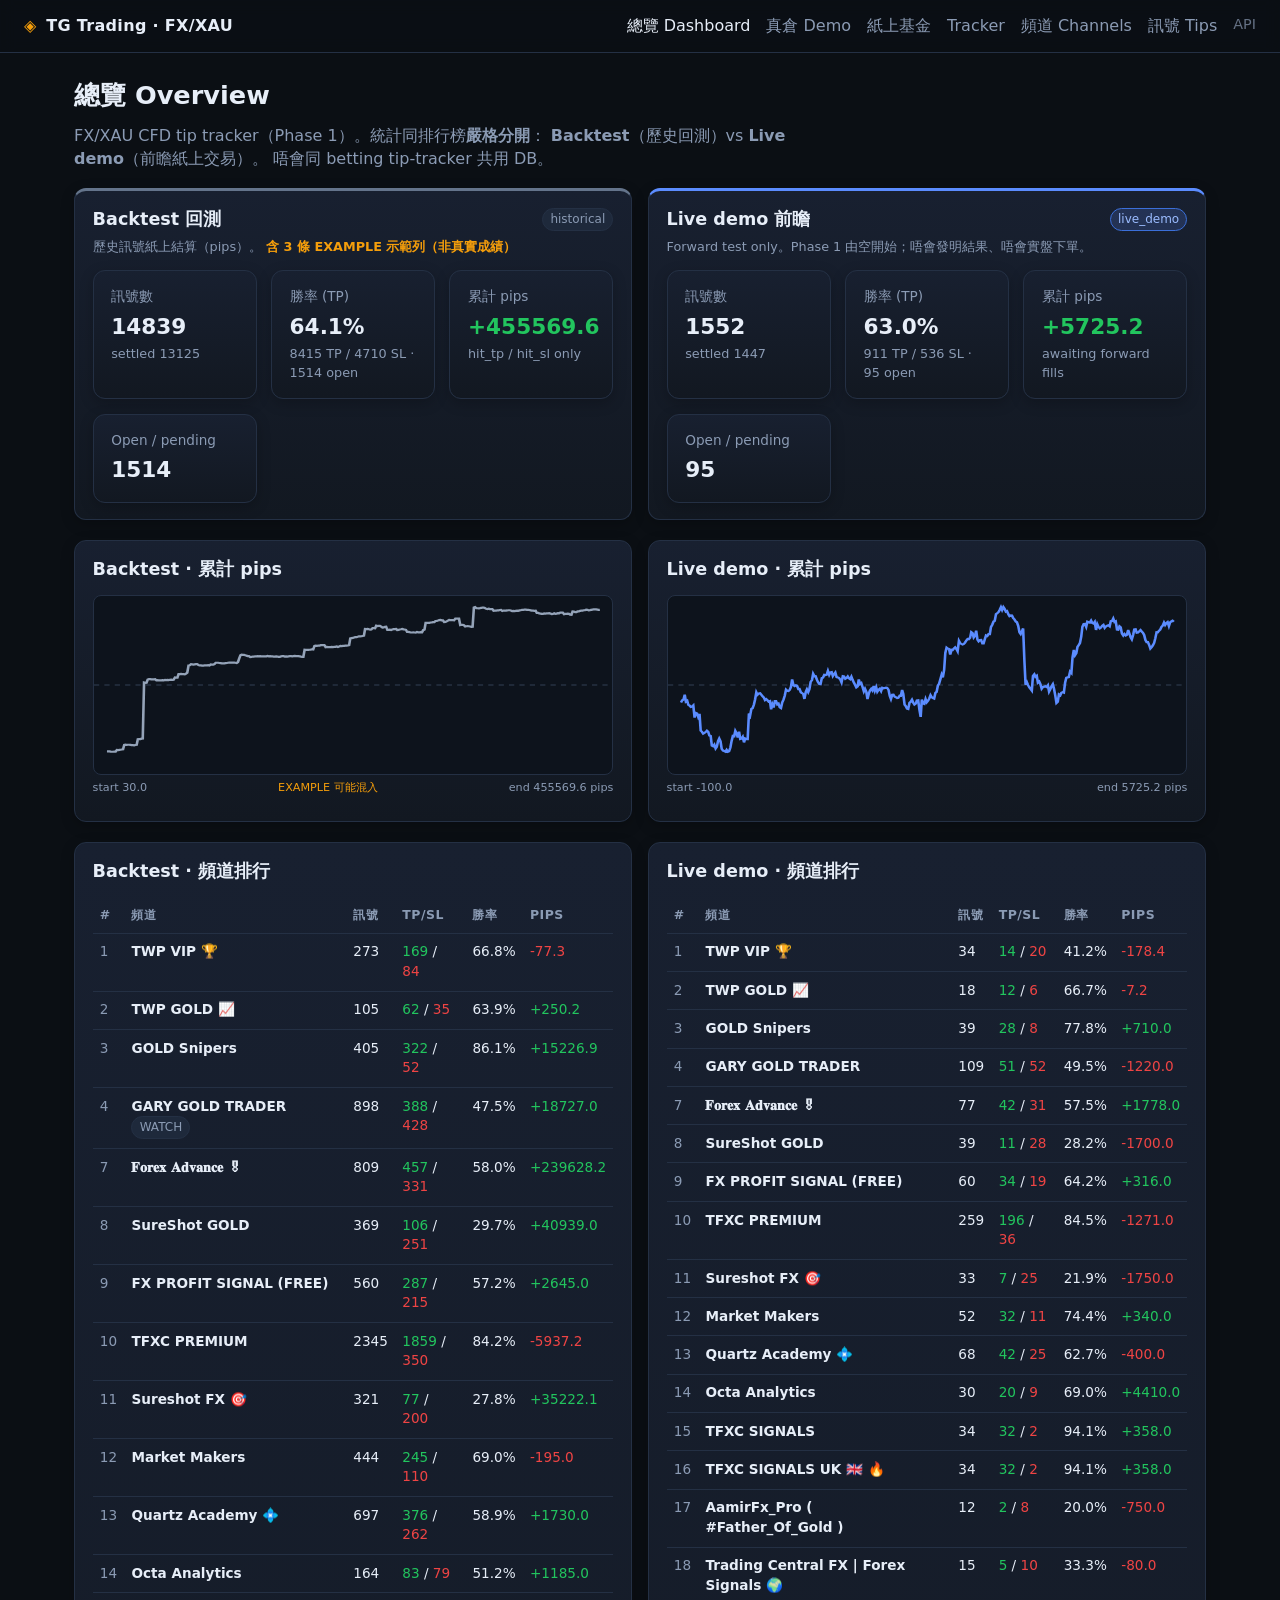
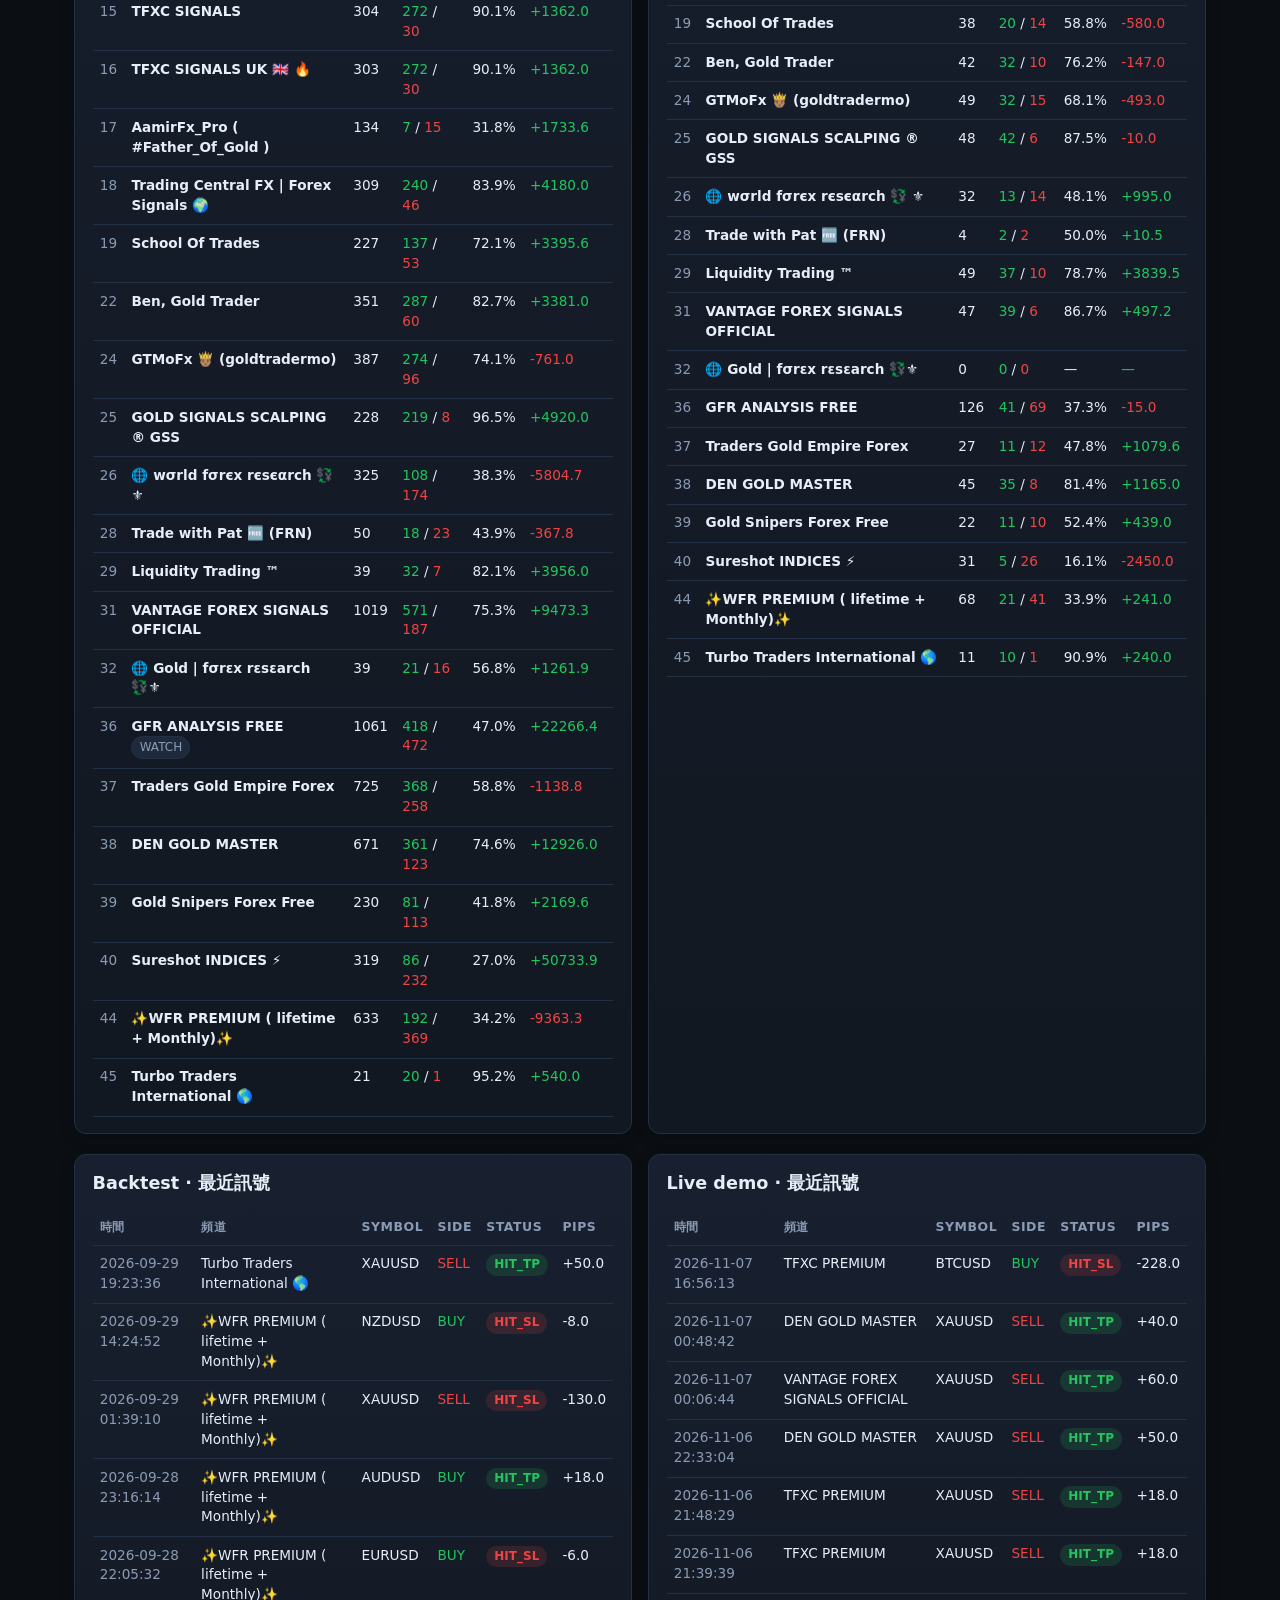
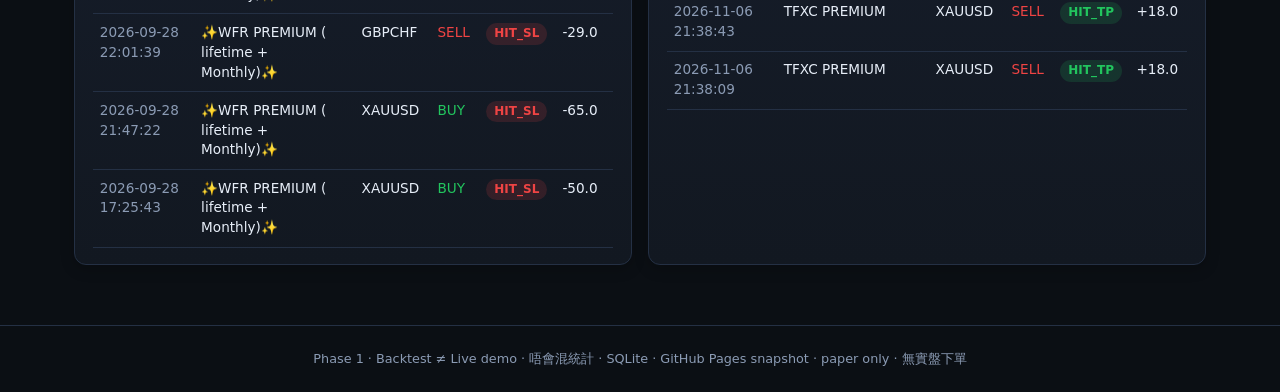
==== commit 1582dee8: "Update TG Trading public dashboard" ====
--- a/index.html
+++ b/index.html
@@ -89,24 +89,24 @@
     <div class="cards compact-cards">
       <div class="card">
         <div class="label">訊號數</div>
-        <div class="value">1314</div>
-        <div class="sub">settled 1224</div>
+        <div class="value">1552</div>
+        <div class="sub">settled 1447</div>
       </div>
       <div class="card">
         <div class="label">勝率 (TP)</div>
-        <div class="value">62.7%</div>
-        <div class="sub">767 TP / 457 SL · 85 open</div>
+        <div class="value">63.0%</div>
+        <div class="sub">911 TP / 536 SL · 95 open</div>
       </div>
       <div class="card">
         <div class="label">累計 pips</div>
         <div class="value pos">
-          +5026.6
+          +5725.2
         </div>
         <div class="sub">awaiting forward fills</div>
       </div>
       <div class="card">
         <div class="label">Open / pending</div>
-        <div class="value">85</div>
+        <div class="value">95</div>
       </div>
     </div>
   </div>
@@ -150,12 +150,12 @@
         <line class="axis" x1="0" y1="80" x2="400" y2="80" />
         
         <polyline fill="none" stroke="#5b8cff" stroke-width="2"
-          points="10.0,95.4 11.0,92.5 11.9,94.1 12.9,91.6 13.8,87.8 14.8,94.7 15.7,93.9 16.7,98.1 17.6,98.2 18.6,98.7 19.5,98.9 20.5,98.7 21.4,104.1 22.4,108.7 23.3,105.9 24.3,105.6 25.2,109.1 26.2,108.6 27.1,107.0 28.1,120.3 29.0,121.6 30.0,120.5 31.0,123.3 31.9,121.5 32.9,121.1 33.8,120.1 34.8,121.5 35.7,124.7 36.7,124.1 37.6,128.0 38.6,133.3 39.5,133.8 40.5,132.9 41.4,136.5 42.4,135.4 43.3,134.3 44.3,129.1 45.2,127.6 46.2,131.5 47.1,136.7 48.1,138.2 49.0,140.0 50.0,139.5 51.0,138.6 51.9,138.7 52.9,139.1 53.8,138.7 54.8,133.4 55.7,131.8 56.7,128.4 57.6,124.4 58.6,125.4 59.5,120.6 60.5,122.8 61.4,121.6 62.4,121.6 63.3,125.7 64.3,128.2 65.2,127.5 66.2,125.9 67.1,129.6 68.1,126.6 69.0,128.6 70.0,127.7 71.0,128.0 71.9,105.1 72.9,111.3 73.8,101.4 74.8,101.0 75.7,99.3 76.7,95.7 77.6,92.9 78.6,86.4 79.5,88.7 80.5,86.1 81.4,87.6 82.4,86.9 83.3,88.4 84.3,89.9 85.2,89.6 86.2,93.0 87.1,92.6 88.1,90.1 89.0,96.2 90.0,95.7 91.0,94.2 91.9,98.9 92.9,99.2 93.8,99.6 94.8,100.5 95.7,94.0 96.7,94.0 97.6,97.4 98.6,96.6 99.5,98.9 100.5,100.2 101.4,100.2 102.4,94.5 103.3,93.0 104.3,88.2 105.2,84.2 106.2,85.3 107.1,84.6 108.1,85.1 109.0,84.2 110.0,83.4 111.0,79.0 111.9,77.4 112.9,82.0 113.8,80.7 114.8,80.0 115.7,80.6 116.7,82.2 117.6,82.7 118.6,82.5 119.5,86.0 120.5,86.7 121.4,87.9 122.4,90.9 123.3,90.3 124.3,85.6 125.2,85.1 126.2,86.2 127.1,83.6 128.1,77.4 129.0,75.9 130.0,71.2 131.0,72.6 131.9,71.9 132.9,72.6 133.8,75.0 134.8,76.1 135.7,79.0 136.7,77.6 137.6,74.6 138.6,73.5 139.5,73.3 140.5,69.5 141.4,71.5 142.4,72.2 143.3,68.1 144.3,67.1 145.2,70.5 146.2,68.7 147.1,68.3 148.1,70.5 149.0,72.7 150.0,69.8 151.0,74.1 151.9,72.8 152.9,73.3 153.8,72.7 154.8,75.9 155.7,74.6 156.7,74.8 157.6,71.9 158.6,72.2 159.5,74.4 160.5,73.7 161.4,73.2 162.4,73.4 163.3,73.6 164.3,74.6 165.2,72.5 166.2,75.5 167.1,76.7 168.1,78.9 169.0,81.1 170.0,82.0 171.0,81.5 171.9,74.9 172.9,79.2 173.8,78.5 174.8,80.6 175.7,82.9 176.7,85.5 177.6,83.2 178.6,84.2 179.5,89.2 180.5,87.9 181.4,87.0 182.4,84.8 183.3,83.3 184.3,84.5 185.2,81.4 186.2,83.4 187.1,81.6 188.1,83.3 189.0,85.8 190.0,83.9 191.0,83.3 191.9,86.2 192.9,85.0 193.8,83.7 194.8,82.8 195.7,82.5 196.7,80.1 197.6,83.3 198.6,81.5 199.5,82.5 200.5,89.8 201.4,92.2 202.4,88.5 203.3,87.8 204.3,89.0 205.2,91.1 206.2,90.3 207.1,91.4 208.1,91.2 209.0,88.2 210.0,89.9 211.0,88.9 211.9,86.6 212.9,87.8 213.8,97.2 214.8,98.5 215.7,102.0 216.7,101.4 217.6,96.2 218.6,95.4 219.5,94.7 220.5,92.9 221.4,95.9 222.4,99.6 223.3,96.6 224.3,95.1 225.2,93.7 226.2,93.5 227.1,99.1 228.1,103.8 229.0,90.4 230.0,94.0 231.0,95.0 231.9,96.4 232.9,92.2 233.8,97.1 234.8,96.5 235.7,92.6 236.7,91.8 237.6,88.9 238.6,90.7 239.5,90.1 240.5,90.6 241.4,90.1 242.4,85.5 243.3,83.4 244.3,81.2 245.2,78.8 246.2,76.0 247.1,71.9 248.1,71.1 249.0,72.5 250.0,66.0 251.0,51.4 251.9,45.2 252.9,47.6 253.8,46.5 254.8,50.3 255.7,52.7 256.7,50.3 257.6,48.7 258.6,47.3 259.5,46.5 260.5,46.7 261.4,47.6 262.4,43.5 263.3,40.6 264.3,43.3 265.2,44.5 266.2,42.8 267.1,43.6 268.1,42.7 269.0,42.1 270.0,39.3 271.0,38.9 271.9,37.2 272.9,39.7 273.8,33.8 274.8,33.2 275.7,33.8 276.7,37.6 277.6,35.8 278.6,34.5 279.5,34.2 280.5,41.4 281.4,41.1 282.4,40.4 283.3,40.3 284.3,42.0 285.2,42.3 286.2,42.7 287.1,38.8 288.1,35.7 289.0,36.3 290.0,33.2 291.0,33.8 291.9,32.6 292.9,28.1 293.8,26.2 294.8,23.8 295.7,23.1 296.7,20.1 297.6,15.6 298.6,15.1 299.5,14.4 300.5,13.2 301.4,10.7 302.4,12.3 303.3,15.1 304.3,10.0 305.2,13.5 306.2,14.6 307.1,14.1 308.1,14.8 309.0,17.6 310.0,18.4 311.0,18.1 311.9,18.0 312.9,20.5 313.8,21.5 314.8,23.6 315.7,24.2 316.7,22.9 317.6,28.5 318.6,32.9 319.5,34.5 320.5,32.1 321.4,31.8 322.4,29.1 323.3,73.5 324.3,79.6 325.2,77.4 326.2,80.1 327.1,80.8 328.1,81.3 329.0,82.3 330.0,82.6 331.0,71.6 331.9,70.3 332.9,72.7 333.8,71.6 334.8,73.4 335.7,79.6 336.7,76.8 337.6,78.9 338.6,81.9 339.5,82.6 340.5,82.9 341.4,80.2 342.4,82.5 343.3,81.5 344.3,81.8 345.2,86.2 346.2,84.7 347.1,81.8 348.1,80.2 349.0,81.4 350.0,86.7 351.0,91.4 351.9,98.0 352.9,95.7 353.8,90.9 354.8,90.2 355.7,88.3 356.7,88.4 357.6,86.8 358.6,87.4 359.5,78.4 360.5,74.3 361.4,72.6 362.4,76.5 363.3,72.0 364.3,68.2 365.2,70.1 366.2,57.9 367.1,53.3 368.1,52.0 369.0,52.8 370.0,51.1 371.0,46.4 371.9,45.2 372.9,43.5 373.8,39.4 374.8,34.7 375.7,28.5 376.7,26.4 377.6,26.4 378.6,30.4 379.5,26.0 380.5,26.7 381.4,27.0 382.4,25.4 383.3,27.4 384.3,28.0 385.2,27.0 386.2,29.6 387.1,29.7 388.1,30.0 389.0,30.9 390.0,32.2" />
+          points="10.0,95.8 11.0,93.8 11.9,93.2 12.9,88.7 13.8,95.0 14.8,94.2 15.7,97.9 16.7,98.6 17.6,99.7 18.6,99.3 19.5,98.3 20.5,109.3 21.4,105.1 22.4,105.6 23.3,108.7 24.3,106.0 25.2,120.9 26.2,122.1 27.1,123.7 28.1,123.0 29.0,122.3 30.0,121.0 31.0,122.1 31.9,125.4 32.9,125.9 33.8,134.4 34.8,135.1 35.7,133.7 36.7,137.1 37.6,135.6 38.6,130.4 39.5,128.1 40.5,130.6 41.4,137.5 42.4,139.0 43.3,139.4 44.3,140.0 45.2,138.3 46.2,140.0 47.1,139.6 48.1,136.2 49.0,130.5 50.0,125.8 51.0,126.1 51.9,121.3 52.9,123.5 53.8,127.2 54.8,121.9 55.7,128.5 56.7,128.2 57.6,126.6 58.6,131.6 59.5,128.1 60.5,128.7 61.4,128.7 62.4,105.6 63.3,107.6 64.3,101.5 65.2,100.9 66.2,97.8 67.1,93.2 68.1,86.6 69.0,88.7 70.0,87.6 71.0,87.4 71.9,88.7 72.9,90.2 73.8,91.1 74.8,93.5 75.7,92.7 76.7,93.7 77.6,94.9 78.6,94.5 79.5,101.8 80.5,97.4 81.4,100.2 82.4,94.4 83.3,94.4 84.3,97.5 85.2,96.8 86.2,100.0 87.1,100.7 88.1,95.5 89.0,93.4 90.0,89.7 91.0,84.1 91.9,85.1 92.9,85.4 93.8,84.5 94.8,81.7 95.7,75.0 96.7,80.2 97.6,80.9 98.6,80.2 99.5,80.7 100.5,83.7 101.4,83.6 102.4,86.5 103.3,87.2 104.3,88.1 105.2,92.5 106.2,86.3 107.1,83.9 108.1,86.4 109.0,83.8 110.0,77.1 111.0,75.5 111.9,70.0 112.9,72.2 113.8,72.1 114.8,75.2 115.7,77.6 116.7,79.0 117.6,79.2 118.6,73.8 119.5,73.4 120.5,70.8 121.4,71.0 122.4,70.7 123.3,67.4 124.3,70.9 125.2,68.7 126.2,68.4 127.1,71.9 128.1,70.1 129.0,68.8 130.0,72.9 131.0,73.2 131.9,73.8 132.9,75.2 133.8,77.7 134.8,72.0 135.7,72.3 136.7,74.5 137.6,73.8 138.6,72.3 139.5,73.9 140.5,74.8 141.4,72.6 142.4,75.5 143.3,77.8 144.3,80.0 145.2,82.2 146.2,81.3 147.1,75.0 148.1,79.1 149.0,78.3 150.0,81.8 151.0,85.8 151.9,83.5 152.9,86.2 153.8,92.6 154.8,87.9 155.7,85.0 156.7,83.5 157.6,84.9 158.6,81.0 159.5,85.1 160.5,82.0 161.4,86.0 162.4,84.2 163.3,83.3 164.3,85.5 165.2,82.5 166.2,83.0 167.1,82.7 168.1,82.4 169.0,82.6 170.0,84.3 171.0,89.8 171.9,92.6 172.9,88.8 173.8,88.7 174.8,90.5 175.7,90.9 176.7,91.7 177.6,91.5 178.6,89.7 179.5,89.8 180.5,84.5 181.4,88.1 182.4,97.6 183.3,98.9 184.3,101.2 185.2,101.6 186.2,96.0 187.1,95.1 188.1,93.2 189.0,95.7 190.0,97.6 191.0,96.7 191.9,94.0 192.9,93.8 193.8,102.0 194.8,108.6 195.7,93.2 196.7,96.6 197.6,97.0 198.6,92.6 199.5,95.5 200.5,94.1 201.4,92.3 202.4,89.2 203.3,91.0 204.3,91.7 205.2,92.2 206.2,87.1 207.1,86.2 208.1,80.4 209.0,79.0 210.0,74.9 211.0,70.7 211.9,73.2 212.9,66.5 213.8,51.2 214.8,46.4 215.7,47.2 216.7,47.6 217.6,52.6 218.6,48.3 219.5,48.5 220.5,47.1 221.4,46.1 222.4,47.7 223.3,49.7 224.3,40.3 225.2,42.3 226.2,43.0 227.1,43.6 228.1,43.1 229.0,41.9 230.0,40.0 231.0,38.6 231.9,38.8 232.9,37.6 233.8,32.5 234.8,33.4 235.7,37.3 236.7,35.7 237.6,31.2 238.6,39.2 239.5,40.8 240.5,39.6 241.4,39.5 242.4,42.7 243.3,42.7 244.3,38.7 245.2,35.4 246.2,35.9 247.1,34.2 248.1,34.2 249.0,27.9 250.0,25.8 251.0,23.0 251.9,22.4 252.9,16.3 253.8,15.5 254.8,14.5 255.7,12.6 256.7,10.1 257.6,12.6 258.6,10.0 259.5,11.5 260.5,14.0 261.4,13.5 262.4,16.4 263.3,18.1 264.3,17.4 265.2,17.5 266.2,20.0 267.1,21.0 268.1,22.9 269.0,23.6 270.0,26.8 271.0,32.6 271.9,34.1 272.9,31.5 273.8,29.2 274.8,58.6 275.7,79.8 276.7,77.5 277.6,80.1 278.6,82.2 279.5,83.5 280.5,85.0 281.4,71.7 282.4,70.3 283.3,72.6 284.3,71.7 285.2,77.9 286.2,76.9 287.1,79.1 288.1,83.3 289.0,81.9 290.0,81.5 291.0,81.2 291.9,81.8 292.9,80.3 293.8,86.0 294.8,83.7 295.7,81.0 296.7,79.2 297.6,83.4 298.6,89.5 299.5,96.2 300.5,95.1 301.4,88.5 302.4,89.3 303.3,87.0 304.3,86.5 305.2,86.9 306.2,77.7 307.1,73.5 308.1,73.1 309.0,72.9 310.0,68.0 311.0,69.3 311.9,55.1 312.9,48.5 313.8,53.2 314.8,51.3 315.7,45.8 316.7,44.0 317.6,42.3 318.6,36.5 319.5,27.6 320.5,25.2 321.4,25.1 322.4,27.8 323.3,23.1 324.3,23.6 325.2,23.9 326.2,22.1 327.1,24.2 328.1,24.8 329.0,23.3 330.0,30.5 331.0,25.4 331.9,27.7 332.9,29.1 333.8,28.3 334.8,26.7 335.7,25.9 336.7,28.7 337.6,27.4 338.6,26.7 339.5,26.3 340.5,27.2 341.4,22.6 342.4,22.4 343.3,20.2 344.3,23.4 345.2,22.8 346.2,30.1 347.1,30.3 348.1,27.2 349.0,28.1 350.0,33.9 351.0,35.6 351.9,34.1 352.9,35.4 353.8,34.8 354.8,30.5 355.7,33.7 356.7,37.2 357.6,39.0 358.6,35.0 359.5,30.1 360.5,29.9 361.4,33.1 362.4,32.9 363.3,31.8 364.3,30.6 365.2,31.9 366.2,33.1 367.1,35.0 368.1,39.6 369.0,41.4 370.0,41.4 371.0,44.1 371.9,47.2 372.9,45.9 373.8,44.4 374.8,42.2 375.7,38.1 376.7,32.6 377.6,32.7 378.6,31.2 379.5,30.3 380.5,27.7 381.4,26.6 382.4,23.9 383.3,26.1 384.3,24.3 385.2,23.4 386.2,27.0 387.1,23.8 388.1,22.9 389.0,22.2 390.0,23.2" />
         
       </svg>
       <div class="chart-meta">
         <span>start -100.0</span>
-        <span>end 5026.6 pips</span>
+        <span>end 5725.2 pips</span>
       </div>
       
     </div>
@@ -541,64 +541,64 @@
         <tr>
           <td class="muted">1</td>
           <td><strong>TWP VIP 🏆</strong></td>
-          <td>32</td>
-          <td><span class="pos">13</span> / <span class="neg">18</span></td>
-          <td>41.9%</td>
-          <td class="neg">
-            -163.5
+          <td>34</td>
+          <td><span class="pos">14</span> / <span class="neg">20</span></td>
+          <td>41.2%</td>
+          <td class="neg">
+            -178.4
           </td>
         </tr>
         
         <tr>
           <td class="muted">2</td>
           <td><strong>TWP GOLD 📈</strong></td>
-          <td>16</td>
-          <td><span class="pos">11</span> / <span class="neg">5</span></td>
-          <td>68.8%</td>
-          <td class="pos">
-            +10.8
+          <td>18</td>
+          <td><span class="pos">12</span> / <span class="neg">6</span></td>
+          <td>66.7%</td>
+          <td class="neg">
+            -7.2
           </td>
         </tr>
         
         <tr>
           <td class="muted">3</td>
           <td><strong>GOLD Snipers</strong></td>
-          <td>37</td>
-          <td><span class="pos">26</span> / <span class="neg">8</span></td>
-          <td>76.5%</td>
-          <td class="pos">
-            +610.0
+          <td>39</td>
+          <td><span class="pos">28</span> / <span class="neg">8</span></td>
+          <td>77.8%</td>
+          <td class="pos">
+            +710.0
           </td>
         </tr>
         
         <tr>
           <td class="muted">4</td>
           <td><strong>GARY GOLD TRADER</strong></td>
-          <td>94</td>
-          <td><span class="pos">40</span> / <span class="neg">48</span></td>
-          <td>45.5%</td>
-          <td class="neg">
-            -1500.0
+          <td>109</td>
+          <td><span class="pos">51</span> / <span class="neg">52</span></td>
+          <td>49.5%</td>
+          <td class="neg">
+            -1220.0
           </td>
         </tr>
         
         <tr>
           <td class="muted">7</td>
           <td><strong>𝐅𝐨𝐫𝐞𝐱 𝐀𝐝𝐯𝐚𝐧𝐜𝐞 🎖</strong></td>
-          <td>66</td>
-          <td><span class="pos">38</span> / <span class="neg">24</span></td>
-          <td>61.3%</td>
-          <td class="pos">
-            +2086.0
+          <td>77</td>
+          <td><span class="pos">42</span> / <span class="neg">31</span></td>
+          <td>57.5%</td>
+          <td class="pos">
+            +1778.0
           </td>
         </tr>
         
         <tr>
           <td class="muted">8</td>
           <td><strong>SureShot GOLD</strong></td>
-          <td>33</td>
-          <td><span class="pos">9</span> / <span class="neg">24</span></td>
-          <td>27.3%</td>
+          <td>39</td>
+          <td><span class="pos">11</span> / <span class="neg">28</span></td>
+          <td>28.2%</td>
           <td class="neg">
             -1700.0
           </td>
@@ -607,31 +607,31 @@
         <tr>
           <td class="muted">9</td>
           <td><strong>FX PROFIT SIGNAL (FREE)</strong></td>
-          <td>50</td>
-          <td><span class="pos">27</span> / <span class="neg">16</span></td>
-          <td>62.8%</td>
-          <td class="pos">
-            +276.0
+          <td>60</td>
+          <td><span class="pos">34</span> / <span class="neg">19</span></td>
+          <td>64.2%</td>
+          <td class="pos">
+            +316.0
           </td>
         </tr>
         
         <tr>
           <td class="muted">10</td>
           <td><strong>TFXC PREMIUM</strong></td>
-          <td>211</td>
-          <td><span class="pos">163</span> / <span class="neg">24</span></td>
-          <td>87.2%</td>
-          <td class="neg">
-            -378.0
+          <td>259</td>
+          <td><span class="pos">196</span> / <span class="neg">36</span></td>
+          <td>84.5%</td>
+          <td class="neg">
+            -1271.0
           </td>
         </tr>
         
         <tr>
           <td class="muted">11</td>
           <td><strong>Sureshot FX 🎯</strong></td>
-          <td>28</td>
-          <td><span class="pos">5</span> / <span class="neg">21</span></td>
-          <td>19.2%</td>
+          <td>33</td>
+          <td><span class="pos">7</span> / <span class="neg">25</span></td>
+          <td>21.9%</td>
           <td class="neg">
             -1750.0
           </td>
@@ -640,20 +640,20 @@
         <tr>
           <td class="muted">12</td>
           <td><strong>Market Makers</strong></td>
-          <td>47</td>
-          <td><span class="pos">29</span> / <span class="neg">11</span></td>
-          <td>72.5%</td>
-          <td class="pos">
-            +220.0
+          <td>52</td>
+          <td><span class="pos">32</span> / <span class="neg">11</span></td>
+          <td>74.4%</td>
+          <td class="pos">
+            +340.0
           </td>
         </tr>
         
         <tr>
           <td class="muted">13</td>
           <td><strong>Quartz Academy 💠</strong></td>
-          <td>62</td>
-          <td><span class="pos">38</span> / <span class="neg">23</span></td>
-          <td>62.3%</td>
+          <td>68</td>
+          <td><span class="pos">42</span> / <span class="neg">25</span></td>
+          <td>62.7%</td>
           <td class="neg">
             -400.0
           </td>
@@ -662,110 +662,110 @@
         <tr>
           <td class="muted">14</td>
           <td><strong>Octa Analytics</strong></td>
-          <td>25</td>
-          <td><span class="pos">18</span> / <span class="neg">7</span></td>
-          <td>72.0%</td>
-          <td class="pos">
-            +4340.0
+          <td>30</td>
+          <td><span class="pos">20</span> / <span class="neg">9</span></td>
+          <td>69.0%</td>
+          <td class="pos">
+            +4410.0
           </td>
         </tr>
         
         <tr>
           <td class="muted">15</td>
           <td><strong>TFXC SIGNALS</strong></td>
-          <td>27</td>
-          <td><span class="pos">27</span> / <span class="neg">0</span></td>
-          <td>100.0%</td>
-          <td class="pos">
-            +501.0
+          <td>34</td>
+          <td><span class="pos">32</span> / <span class="neg">2</span></td>
+          <td>94.1%</td>
+          <td class="pos">
+            +358.0
           </td>
         </tr>
         
         <tr>
           <td class="muted">16</td>
           <td><strong>TFXC SIGNALS UK 🇬🇧 🔥</strong></td>
-          <td>27</td>
-          <td><span class="pos">27</span> / <span class="neg">0</span></td>
-          <td>100.0%</td>
-          <td class="pos">
-            +501.0
+          <td>34</td>
+          <td><span class="pos">32</span> / <span class="neg">2</span></td>
+          <td>94.1%</td>
+          <td class="pos">
+            +358.0
           </td>
         </tr>
         
         <tr>
           <td class="muted">17</td>
           <td><strong>AamirFx_Pro ( #Father_Of_Gold )</strong></td>
-          <td>10</td>
-          <td><span class="pos">2</span> / <span class="neg">7</span></td>
-          <td>22.2%</td>
-          <td class="neg">
-            -540.0
+          <td>12</td>
+          <td><span class="pos">2</span> / <span class="neg">8</span></td>
+          <td>20.0%</td>
+          <td class="neg">
+            -750.0
           </td>
         </tr>
         
         <tr>
           <td class="muted">18</td>
           <td><strong>Trading Central FX | Forex Signals 🌍</strong></td>
-          <td>14</td>
-          <td><span class="pos">4</span> / <span class="neg">10</span></td>
-          <td>28.6%</td>
-          <td class="neg">
-            -550.0
+          <td>15</td>
+          <td><span class="pos">5</span> / <span class="neg">10</span></td>
+          <td>33.3%</td>
+          <td class="neg">
+            -80.0
           </td>
         </tr>
         
         <tr>
           <td class="muted">19</td>
           <td><strong>School Of Trades</strong></td>
-          <td>35</td>
-          <td><span class="pos">18</span> / <span class="neg">13</span></td>
-          <td>58.1%</td>
-          <td class="neg">
-            -570.0
+          <td>38</td>
+          <td><span class="pos">20</span> / <span class="neg">14</span></td>
+          <td>58.8%</td>
+          <td class="neg">
+            -580.0
           </td>
         </tr>
         
         <tr>
           <td class="muted">22</td>
           <td><strong>Ben, Gold Trader</strong></td>
-          <td>35</td>
-          <td><span class="pos">26</span> / <span class="neg">9</span></td>
-          <td>74.3%</td>
-          <td class="neg">
-            -257.0
+          <td>42</td>
+          <td><span class="pos">32</span> / <span class="neg">10</span></td>
+          <td>76.2%</td>
+          <td class="neg">
+            -147.0
           </td>
         </tr>
         
         <tr>
           <td class="muted">24</td>
           <td><strong>GTMoFx 🤴🏽 (goldtradermo)</strong></td>
-          <td>40</td>
-          <td><span class="pos">27</span> / <span class="neg">12</span></td>
-          <td>69.2%</td>
-          <td class="neg">
-            -360.0
+          <td>49</td>
+          <td><span class="pos">32</span> / <span class="neg">15</span></td>
+          <td>68.1%</td>
+          <td class="neg">
+            -493.0
           </td>
         </tr>
         
         <tr>
           <td class="muted">25</td>
           <td><strong>GOLD SIGNALS SCALPING ® GSS</strong></td>
-          <td>41</td>
-          <td><span class="pos">35</span> / <span class="neg">6</span></td>
-          <td>85.4%</td>
-          <td class="neg">
-            -220.0
+          <td>48</td>
+          <td><span class="pos">42</span> / <span class="neg">6</span></td>
+          <td>87.5%</td>
+          <td class="neg">
+            -10.0
           </td>
         </tr>
         
         <tr>
           <td class="muted">26</td>
           <td><strong>🌐 wσrld fσrєх rєѕєαrch 💱 ⚜</strong></td>
-          <td>27</td>
-          <td><span class="pos">10</span> / <span class="neg">13</span></td>
-          <td>43.5%</td>
-          <td class="pos">
-            +759.0
+          <td>32</td>
+          <td><span class="pos">13</span> / <span class="neg">14</span></td>
+          <td>48.1%</td>
+          <td class="pos">
+            +995.0
           </td>
         </tr>
         
@@ -783,22 +783,22 @@
         <tr>
           <td class="muted">29</td>
           <td><strong>Liquidity Trading ™️</strong></td>
-          <td>40</td>
-          <td><span class="pos">31</span> / <span class="neg">7</span></td>
-          <td>81.6%</td>
-          <td class="pos">
-            +3303.3
+          <td>49</td>
+          <td><span class="pos">37</span> / <span class="neg">10</span></td>
+          <td>78.7%</td>
+          <td class="pos">
+            +3839.5
           </td>
         </tr>
         
         <tr>
           <td class="muted">31</td>
           <td><strong>VANTAGE FOREX SIGNALS OFFICIAL</strong></td>
-          <td>36</td>
-          <td><span class="pos">30</span> / <span class="neg">6</span></td>
-          <td>83.3%</td>
-          <td class="pos">
-            +257.2
+          <td>47</td>
+          <td><span class="pos">39</span> / <span class="neg">6</span></td>
+          <td>86.7%</td>
+          <td class="pos">
+            +497.2
           </td>
         </tr>
         
@@ -816,77 +816,77 @@
         <tr>
           <td class="muted">36</td>
           <td><strong>GFR ANALYSIS FREE</strong></td>
-          <td>113</td>
-          <td><span class="pos">36</span> / <span class="neg">63</span></td>
-          <td>36.4%</td>
-          <td class="neg">
-            -612.4
+          <td>126</td>
+          <td><span class="pos">41</span> / <span class="neg">69</span></td>
+          <td>37.3%</td>
+          <td class="neg">
+            -15.0
           </td>
         </tr>
         
         <tr>
           <td class="muted">37</td>
           <td><strong>Traders Gold Empire Forex</strong></td>
-          <td>18</td>
-          <td><span class="pos">10</span> / <span class="neg">6</span></td>
-          <td>62.5%</td>
-          <td class="pos">
-            +1912.7
+          <td>27</td>
+          <td><span class="pos">11</span> / <span class="neg">12</span></td>
+          <td>47.8%</td>
+          <td class="pos">
+            +1079.6
           </td>
         </tr>
         
         <tr>
           <td class="muted">38</td>
           <td><strong>DEN GOLD MASTER</strong></td>
-          <td>37</td>
-          <td><span class="pos">28</span> / <span class="neg">7</span></td>
-          <td>80.0%</td>
-          <td class="pos">
-            +725.0
+          <td>45</td>
+          <td><span class="pos">35</span> / <span class="neg">8</span></td>
+          <td>81.4%</td>
+          <td class="pos">
+            +1165.0
           </td>
         </tr>
         
         <tr>
           <td class="muted">39</td>
           <td><strong>Gold Snipers Forex Free</strong></td>
-          <td>20</td>
-          <td><span class="pos">10</span> / <span class="neg">9</span></td>
-          <td>52.6%</td>
-          <td class="pos">
-            +299.0
+          <td>22</td>
+          <td><span class="pos">11</span> / <span class="neg">10</span></td>
+          <td>52.4%</td>
+          <td class="pos">
+            +439.0
           </td>
         </tr>
         
         <tr>
           <td class="muted">40</td>
           <td><strong>Sureshot INDICES ⚡️</strong></td>
-          <td>27</td>
-          <td><span class="pos">5</span> / <span class="neg">22</span></td>
-          <td>18.5%</td>
-          <td class="neg">
-            -2010.0
+          <td>31</td>
+          <td><span class="pos">5</span> / <span class="neg">26</span></td>
+          <td>16.1%</td>
+          <td class="neg">
+            -2450.0
           </td>
         </tr>
         
         <tr>
           <td class="muted">44</td>
           <td><strong>✨WFR PREMIUM ( lifetime + Monthly)✨</strong></td>
-          <td>54</td>
-          <td><span class="pos">15</span> / <span class="neg">35</span></td>
-          <td>30.0%</td>
-          <td class="pos">
-            +106.0
+          <td>68</td>
+          <td><span class="pos">21</span> / <span class="neg">41</span></td>
+          <td>33.9%</td>
+          <td class="pos">
+            +241.0
           </td>
         </tr>
         
         <tr>
           <td class="muted">45</td>
           <td><strong>Turbo Traders International 🌎</strong></td>
-          <td>8</td>
-          <td><span class="pos">7</span> / <span class="neg">1</span></td>
-          <td>87.5%</td>
-          <td class="pos">
-            +120.0
+          <td>11</td>
+          <td><span class="pos">10</span> / <span class="neg">1</span></td>
+          <td>90.9%</td>
+          <td class="pos">
+            +240.0
           </td>
         </tr>
         
@@ -988,16 +988,16 @@
       <tbody>
         
         <tr>
-          <td class="muted">2026-10-31 19:53:03</td>
+          <td class="muted">2026-11-07 16:56:13</td>
           <td>TFXC PREMIUM</td>
           <td>BTCUSD</td>
-          <td class="neg">SELL</td>
-          <td><span class="status open">open</span></td>
-          <td>—</td>
-        </tr>
-        
-        <tr>
-          <td class="muted">2026-10-31 01:44:04</td>
+          <td class="pos">BUY</td>
+          <td><span class="status hit_sl">hit_sl</span></td>
+          <td>-228.0</td>
+        </tr>
+        
+        <tr>
+          <td class="muted">2026-11-07 00:48:42</td>
           <td>DEN GOLD MASTER</td>
           <td>XAUUSD</td>
           <td class="neg">SELL</td>
@@ -1006,57 +1006,57 @@
         </tr>
         
         <tr>
-          <td class="muted">2026-10-30 23:01:41</td>
-          <td>Gold Snipers Forex Free</td>
+          <td class="muted">2026-11-07 00:06:44</td>
+          <td>VANTAGE FOREX SIGNALS OFFICIAL</td>
           <td>XAUUSD</td>
-          <td class="pos">BUY</td>
-          <td><span class="status hit_sl">hit_sl</span></td>
-          <td>-190.0</td>
-        </tr>
-        
-        <tr>
-          <td class="muted">2026-10-30 22:53:51</td>
+          <td class="neg">SELL</td>
+          <td><span class="status hit_tp">hit_tp</span></td>
+          <td>+60.0</td>
+        </tr>
+        
+        <tr>
+          <td class="muted">2026-11-06 22:33:04</td>
           <td>DEN GOLD MASTER</td>
           <td>XAUUSD</td>
           <td class="neg">SELL</td>
           <td><span class="status hit_tp">hit_tp</span></td>
-          <td>+40.0</td>
-        </tr>
-        
-        <tr>
-          <td class="muted">2026-10-30 21:37:06</td>
+          <td>+50.0</td>
+        </tr>
+        
+        <tr>
+          <td class="muted">2026-11-06 21:48:29</td>
           <td>TFXC PREMIUM</td>
           <td>XAUUSD</td>
-          <td class="pos">BUY</td>
+          <td class="neg">SELL</td>
           <td><span class="status hit_tp">hit_tp</span></td>
-          <td>+21.0</td>
-        </tr>
-        
-        <tr>
-          <td class="muted">2026-10-30 21:35:28</td>
+          <td>+18.0</td>
+        </tr>
+        
+        <tr>
+          <td class="muted">2026-11-06 21:39:39</td>
           <td>TFXC PREMIUM</td>
           <td>XAUUSD</td>
-          <td class="pos">BUY</td>
+          <td class="neg">SELL</td>
           <td><span class="status hit_tp">hit_tp</span></td>
-          <td>+21.0</td>
-        </tr>
-        
-        <tr>
-          <td class="muted">2026-10-30 21:31:01</td>
-          <td>🌐 wσrld fσrєх rєѕєαrch 💱 ⚜</td>
+          <td>+18.0</td>
+        </tr>
+        
+        <tr>
+          <td class="muted">2026-11-06 21:38:43</td>
+          <td>TFXC PREMIUM</td>
           <td>XAUUSD</td>
           <td class="neg">SELL</td>
-          <td><span class="status pending">pending</span></td>
-          <td>—</td>
-        </tr>
-        
-        <tr>
-          <td class="muted">2026-10-30 21:30:44</td>
-          <td>✨WFR PREMIUM ( lifetime + Monthly)✨</td>
+          <td><span class="status hit_tp">hit_tp</span></td>
+          <td>+18.0</td>
+        </tr>
+        
+        <tr>
+          <td class="muted">2026-11-06 21:38:09</td>
+          <td>TFXC PREMIUM</td>
           <td>XAUUSD</td>
           <td class="neg">SELL</td>
-          <td><span class="status pending">pending</span></td>
-          <td>—</td>
+          <td><span class="status hit_tp">hit_tp</span></td>
+          <td>+18.0</td>
         </tr>
         
       </tbody>
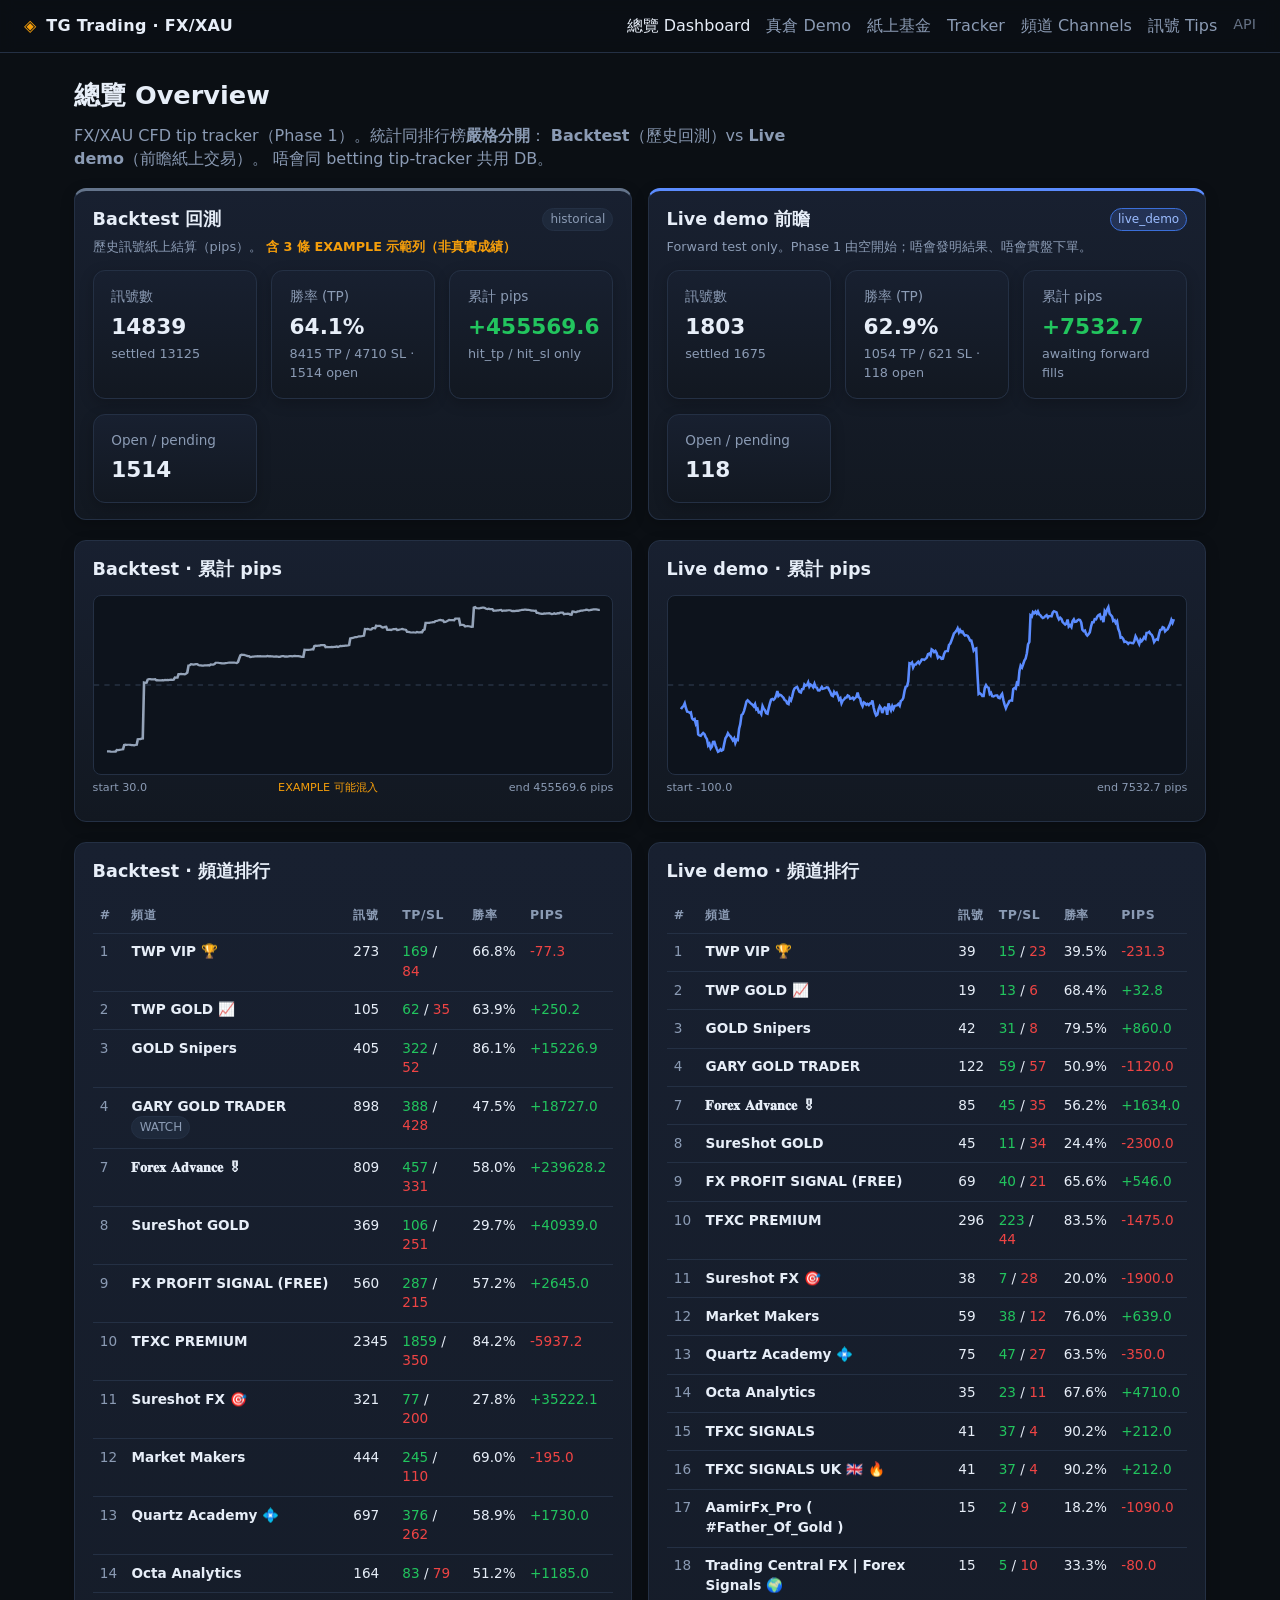
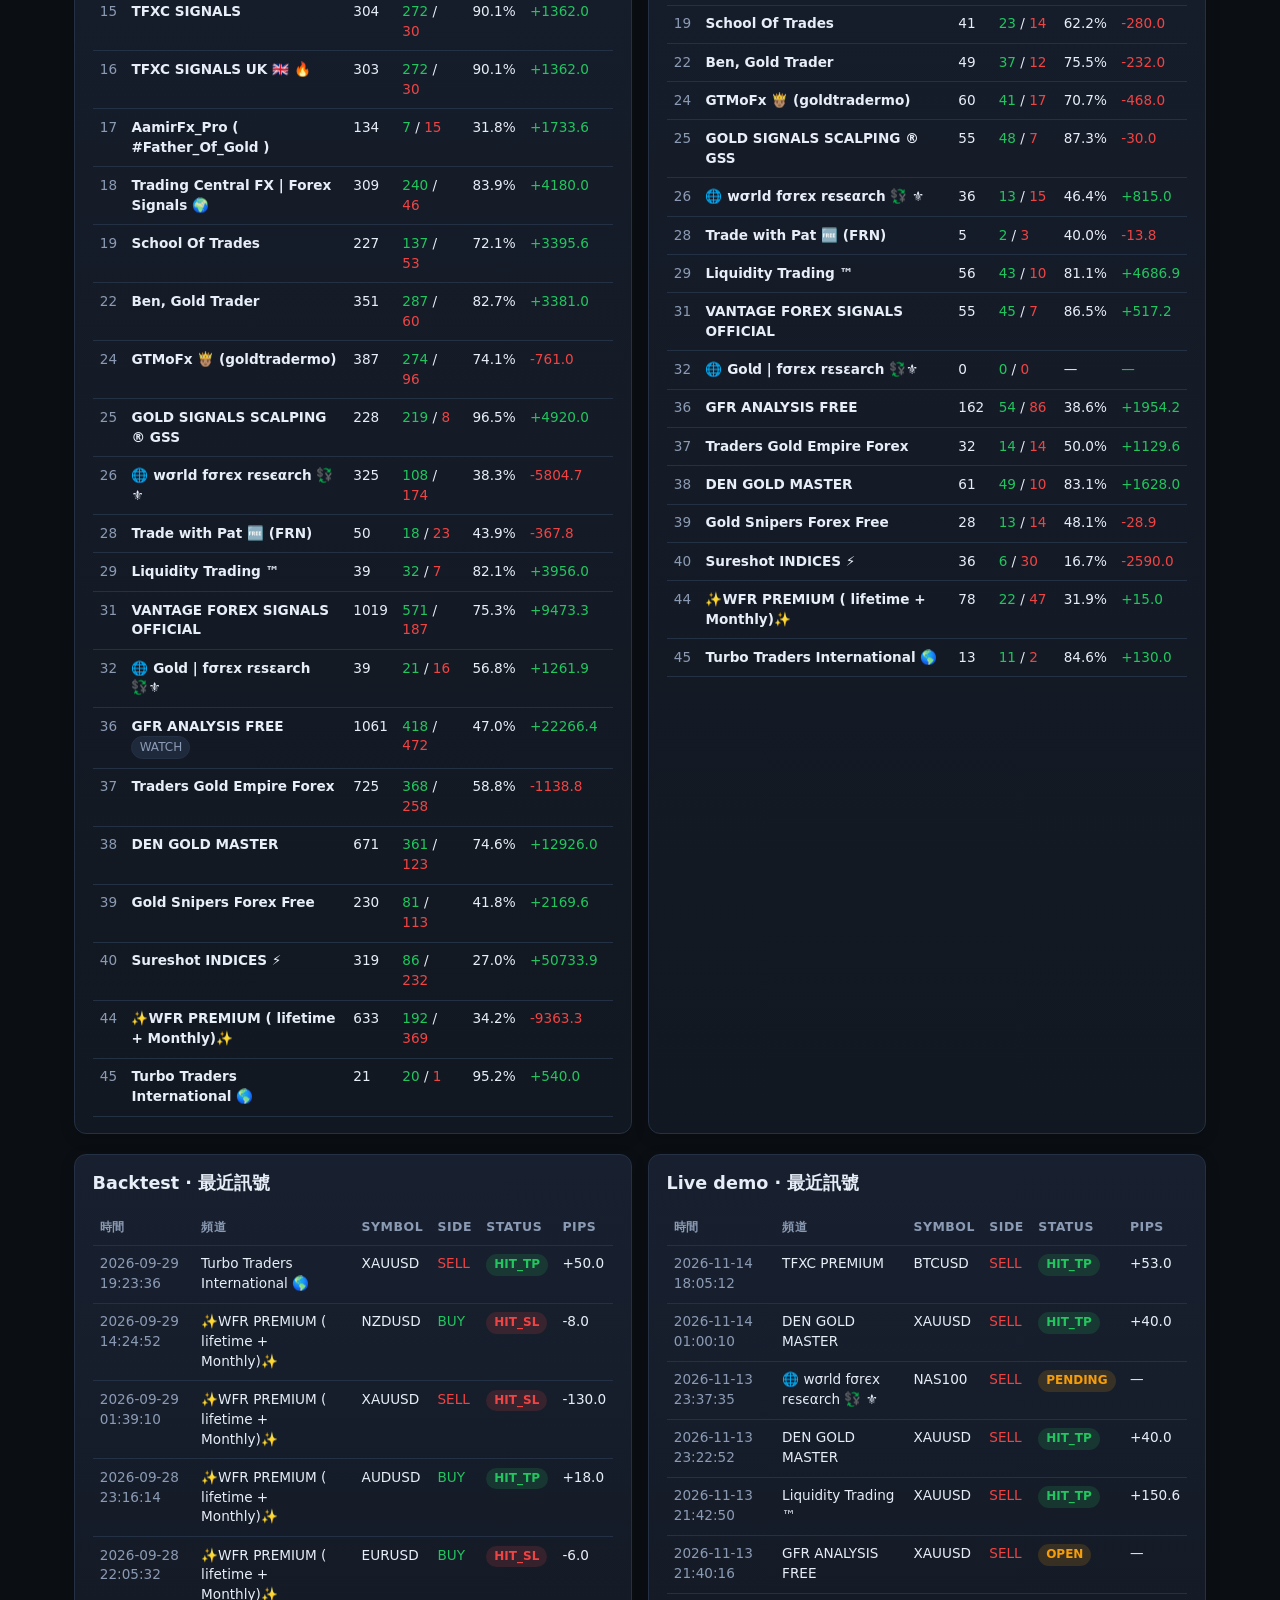
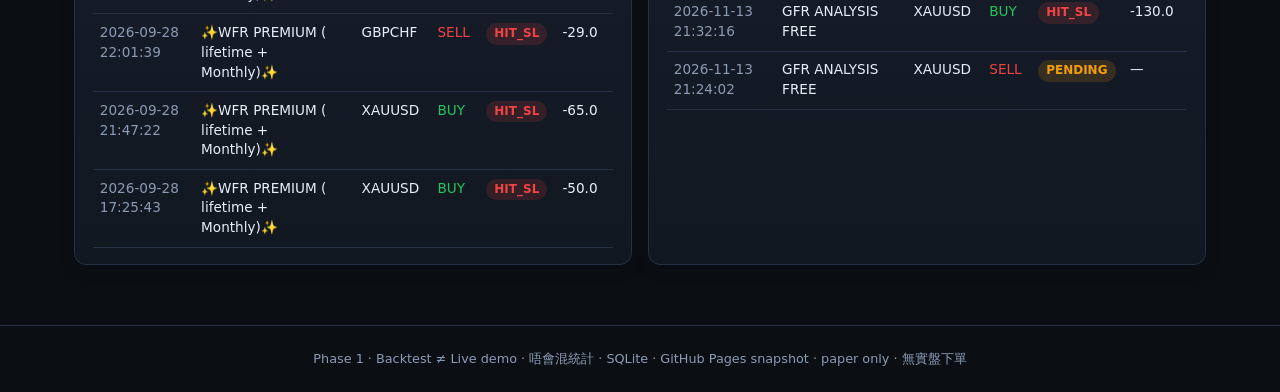
==== commit 51073a89: "Update TG Trading public dashboard" ====
--- a/index.html
+++ b/index.html
@@ -89,24 +89,24 @@
     <div class="cards compact-cards">
       <div class="card">
         <div class="label">訊號數</div>
-        <div class="value">1552</div>
-        <div class="sub">settled 1447</div>
+        <div class="value">1803</div>
+        <div class="sub">settled 1675</div>
       </div>
       <div class="card">
         <div class="label">勝率 (TP)</div>
-        <div class="value">63.0%</div>
-        <div class="sub">911 TP / 536 SL · 95 open</div>
+        <div class="value">62.9%</div>
+        <div class="sub">1054 TP / 621 SL · 118 open</div>
       </div>
       <div class="card">
         <div class="label">累計 pips</div>
         <div class="value pos">
-          +5725.2
+          +7532.7
         </div>
         <div class="sub">awaiting forward fills</div>
       </div>
       <div class="card">
         <div class="label">Open / pending</div>
-        <div class="value">95</div>
+        <div class="value">118</div>
       </div>
     </div>
   </div>
@@ -150,12 +150,12 @@
         <line class="axis" x1="0" y1="80" x2="400" y2="80" />
         
         <polyline fill="none" stroke="#5b8cff" stroke-width="2"
-          points="10.0,95.8 11.0,93.8 11.9,93.2 12.9,88.7 13.8,95.0 14.8,94.2 15.7,97.9 16.7,98.6 17.6,99.7 18.6,99.3 19.5,98.3 20.5,109.3 21.4,105.1 22.4,105.6 23.3,108.7 24.3,106.0 25.2,120.9 26.2,122.1 27.1,123.7 28.1,123.0 29.0,122.3 30.0,121.0 31.0,122.1 31.9,125.4 32.9,125.9 33.8,134.4 34.8,135.1 35.7,133.7 36.7,137.1 37.6,135.6 38.6,130.4 39.5,128.1 40.5,130.6 41.4,137.5 42.4,139.0 43.3,139.4 44.3,140.0 45.2,138.3 46.2,140.0 47.1,139.6 48.1,136.2 49.0,130.5 50.0,125.8 51.0,126.1 51.9,121.3 52.9,123.5 53.8,127.2 54.8,121.9 55.7,128.5 56.7,128.2 57.6,126.6 58.6,131.6 59.5,128.1 60.5,128.7 61.4,128.7 62.4,105.6 63.3,107.6 64.3,101.5 65.2,100.9 66.2,97.8 67.1,93.2 68.1,86.6 69.0,88.7 70.0,87.6 71.0,87.4 71.9,88.7 72.9,90.2 73.8,91.1 74.8,93.5 75.7,92.7 76.7,93.7 77.6,94.9 78.6,94.5 79.5,101.8 80.5,97.4 81.4,100.2 82.4,94.4 83.3,94.4 84.3,97.5 85.2,96.8 86.2,100.0 87.1,100.7 88.1,95.5 89.0,93.4 90.0,89.7 91.0,84.1 91.9,85.1 92.9,85.4 93.8,84.5 94.8,81.7 95.7,75.0 96.7,80.2 97.6,80.9 98.6,80.2 99.5,80.7 100.5,83.7 101.4,83.6 102.4,86.5 103.3,87.2 104.3,88.1 105.2,92.5 106.2,86.3 107.1,83.9 108.1,86.4 109.0,83.8 110.0,77.1 111.0,75.5 111.9,70.0 112.9,72.2 113.8,72.1 114.8,75.2 115.7,77.6 116.7,79.0 117.6,79.2 118.6,73.8 119.5,73.4 120.5,70.8 121.4,71.0 122.4,70.7 123.3,67.4 124.3,70.9 125.2,68.7 126.2,68.4 127.1,71.9 128.1,70.1 129.0,68.8 130.0,72.9 131.0,73.2 131.9,73.8 132.9,75.2 133.8,77.7 134.8,72.0 135.7,72.3 136.7,74.5 137.6,73.8 138.6,72.3 139.5,73.9 140.5,74.8 141.4,72.6 142.4,75.5 143.3,77.8 144.3,80.0 145.2,82.2 146.2,81.3 147.1,75.0 148.1,79.1 149.0,78.3 150.0,81.8 151.0,85.8 151.9,83.5 152.9,86.2 153.8,92.6 154.8,87.9 155.7,85.0 156.7,83.5 157.6,84.9 158.6,81.0 159.5,85.1 160.5,82.0 161.4,86.0 162.4,84.2 163.3,83.3 164.3,85.5 165.2,82.5 166.2,83.0 167.1,82.7 168.1,82.4 169.0,82.6 170.0,84.3 171.0,89.8 171.9,92.6 172.9,88.8 173.8,88.7 174.8,90.5 175.7,90.9 176.7,91.7 177.6,91.5 178.6,89.7 179.5,89.8 180.5,84.5 181.4,88.1 182.4,97.6 183.3,98.9 184.3,101.2 185.2,101.6 186.2,96.0 187.1,95.1 188.1,93.2 189.0,95.7 190.0,97.6 191.0,96.7 191.9,94.0 192.9,93.8 193.8,102.0 194.8,108.6 195.7,93.2 196.7,96.6 197.6,97.0 198.6,92.6 199.5,95.5 200.5,94.1 201.4,92.3 202.4,89.2 203.3,91.0 204.3,91.7 205.2,92.2 206.2,87.1 207.1,86.2 208.1,80.4 209.0,79.0 210.0,74.9 211.0,70.7 211.9,73.2 212.9,66.5 213.8,51.2 214.8,46.4 215.7,47.2 216.7,47.6 217.6,52.6 218.6,48.3 219.5,48.5 220.5,47.1 221.4,46.1 222.4,47.7 223.3,49.7 224.3,40.3 225.2,42.3 226.2,43.0 227.1,43.6 228.1,43.1 229.0,41.9 230.0,40.0 231.0,38.6 231.9,38.8 232.9,37.6 233.8,32.5 234.8,33.4 235.7,37.3 236.7,35.7 237.6,31.2 238.6,39.2 239.5,40.8 240.5,39.6 241.4,39.5 242.4,42.7 243.3,42.7 244.3,38.7 245.2,35.4 246.2,35.9 247.1,34.2 248.1,34.2 249.0,27.9 250.0,25.8 251.0,23.0 251.9,22.4 252.9,16.3 253.8,15.5 254.8,14.5 255.7,12.6 256.7,10.1 257.6,12.6 258.6,10.0 259.5,11.5 260.5,14.0 261.4,13.5 262.4,16.4 263.3,18.1 264.3,17.4 265.2,17.5 266.2,20.0 267.1,21.0 268.1,22.9 269.0,23.6 270.0,26.8 271.0,32.6 271.9,34.1 272.9,31.5 273.8,29.2 274.8,58.6 275.7,79.8 276.7,77.5 277.6,80.1 278.6,82.2 279.5,83.5 280.5,85.0 281.4,71.7 282.4,70.3 283.3,72.6 284.3,71.7 285.2,77.9 286.2,76.9 287.1,79.1 288.1,83.3 289.0,81.9 290.0,81.5 291.0,81.2 291.9,81.8 292.9,80.3 293.8,86.0 294.8,83.7 295.7,81.0 296.7,79.2 297.6,83.4 298.6,89.5 299.5,96.2 300.5,95.1 301.4,88.5 302.4,89.3 303.3,87.0 304.3,86.5 305.2,86.9 306.2,77.7 307.1,73.5 308.1,73.1 309.0,72.9 310.0,68.0 311.0,69.3 311.9,55.1 312.9,48.5 313.8,53.2 314.8,51.3 315.7,45.8 316.7,44.0 317.6,42.3 318.6,36.5 319.5,27.6 320.5,25.2 321.4,25.1 322.4,27.8 323.3,23.1 324.3,23.6 325.2,23.9 326.2,22.1 327.1,24.2 328.1,24.8 329.0,23.3 330.0,30.5 331.0,25.4 331.9,27.7 332.9,29.1 333.8,28.3 334.8,26.7 335.7,25.9 336.7,28.7 337.6,27.4 338.6,26.7 339.5,26.3 340.5,27.2 341.4,22.6 342.4,22.4 343.3,20.2 344.3,23.4 345.2,22.8 346.2,30.1 347.1,30.3 348.1,27.2 349.0,28.1 350.0,33.9 351.0,35.6 351.9,34.1 352.9,35.4 353.8,34.8 354.8,30.5 355.7,33.7 356.7,37.2 357.6,39.0 358.6,35.0 359.5,30.1 360.5,29.9 361.4,33.1 362.4,32.9 363.3,31.8 364.3,30.6 365.2,31.9 366.2,33.1 367.1,35.0 368.1,39.6 369.0,41.4 370.0,41.4 371.0,44.1 371.9,47.2 372.9,45.9 373.8,44.4 374.8,42.2 375.7,38.1 376.7,32.6 377.6,32.7 378.6,31.2 379.5,30.3 380.5,27.7 381.4,26.6 382.4,23.9 383.3,26.1 384.3,24.3 385.2,23.4 386.2,27.0 387.1,23.8 388.1,22.9 389.0,22.2 390.0,23.2" />
+          points="10.0,101.7 11.0,100.0 11.9,99.0 12.9,96.5 13.8,100.6 14.8,104.0 15.7,104.1 16.7,105.1 17.6,104.5 18.6,110.2 19.5,111.2 20.5,110.5 21.4,114.5 22.4,111.6 23.3,124.5 24.3,125.4 25.2,125.7 26.2,124.1 27.1,123.1 28.1,124.1 29.0,126.7 30.0,128.6 31.0,134.3 31.9,132.9 32.9,137.0 33.8,135.5 34.8,131.1 35.7,131.0 36.7,134.7 37.6,137.4 38.6,140.0 39.5,139.4 40.5,137.8 41.4,139.1 42.4,138.3 43.3,133.0 44.3,127.7 45.2,126.2 46.2,123.4 47.1,125.0 48.1,126.0 49.0,127.7 50.0,129.7 51.0,127.9 51.9,132.1 52.9,129.1 53.8,129.5 54.8,119.4 55.7,115.3 56.7,106.9 57.6,106.1 58.6,103.4 59.5,99.5 60.5,94.8 61.4,93.7 62.4,94.8 63.3,95.9 64.3,97.0 65.2,97.8 66.2,99.3 67.1,97.2 68.1,102.0 69.0,101.2 70.0,104.7 71.0,104.2 71.9,106.1 72.9,99.0 73.8,101.3 74.8,102.7 75.7,105.3 76.7,105.9 77.6,100.9 78.6,96.5 79.5,93.1 80.5,92.5 81.4,93.3 82.4,92.1 83.3,89.8 84.3,85.3 85.2,89.9 86.2,88.7 87.1,89.2 88.1,90.4 89.0,91.4 90.0,93.6 91.0,94.1 91.9,96.7 92.9,97.3 93.8,92.1 94.8,93.8 95.7,90.5 96.7,85.4 97.6,83.0 98.6,82.1 99.5,81.6 100.5,84.2 101.4,86.3 102.4,86.9 103.3,83.8 104.3,83.8 105.2,79.5 106.2,80.7 107.1,80.4 108.1,77.6 109.0,81.4 110.0,79.5 111.0,80.4 111.9,82.0 112.9,78.9 113.8,82.1 114.8,82.4 115.7,85.0 116.7,85.1 117.6,83.7 118.6,81.8 119.5,83.5 120.5,83.2 121.4,82.8 122.4,81.9 123.3,82.1 124.3,84.5 125.2,86.4 126.2,89.4 127.1,90.0 128.1,86.2 129.0,87.8 130.0,86.9 131.0,89.9 131.9,93.2 132.9,91.9 133.8,96.4 134.8,93.8 135.7,93.0 136.7,91.3 137.6,91.3 138.6,89.3 139.5,89.8 140.5,92.4 141.4,92.1 142.4,91.2 143.3,93.0 144.3,91.6 145.2,90.8 146.2,86.7 147.1,91.1 148.1,92.0 149.0,96.7 150.0,99.0 151.0,95.6 151.9,96.2 152.9,97.8 153.8,96.9 154.8,98.1 155.7,96.6 156.7,96.7 157.6,93.9 158.6,100.6 159.5,104.6 160.5,107.4 161.4,106.6 162.4,101.7 163.3,99.0 164.3,100.7 165.2,105.3 166.2,101.7 167.1,100.2 168.1,100.6 169.0,106.8 170.0,96.4 171.0,100.5 171.9,102.8 172.9,99.0 173.8,101.5 174.8,98.8 175.7,98.6 176.7,98.2 177.6,97.1 178.6,98.7 179.5,94.3 180.5,93.6 181.4,91.6 182.4,85.2 183.3,81.5 184.3,81.1 185.2,76.9 186.2,60.4 187.1,60.8 188.1,59.7 189.0,64.1 190.0,61.6 191.0,61.6 191.9,60.2 192.9,59.1 193.8,60.7 194.8,58.9 195.7,57.0 196.7,57.0 197.6,57.5 198.6,56.5 199.5,55.5 200.5,52.1 201.4,51.7 202.4,53.4 203.3,48.0 204.3,48.8 205.2,50.4 206.2,49.4 207.1,51.2 208.1,55.6 209.0,54.5 210.0,54.9 211.0,56.6 211.9,56.5 212.9,52.0 213.8,49.8 214.8,49.5 215.7,49.5 216.7,43.9 217.6,42.8 218.6,39.8 219.5,36.9 220.5,33.6 221.4,32.7 222.4,31.1 223.3,29.0 224.3,32.7 225.2,30.5 226.2,32.6 227.1,31.9 228.1,34.4 229.0,35.6 230.0,35.2 231.0,35.8 231.9,37.4 232.9,40.1 233.8,40.0 234.8,44.3 235.7,49.1 236.7,47.6 237.6,47.1 238.6,70.2 239.5,88.1 240.5,87.3 241.4,88.2 242.4,90.1 243.3,90.1 244.3,82.3 245.2,80.1 246.2,82.0 247.1,82.3 248.1,88.1 249.0,87.0 250.0,90.1 251.0,90.3 251.9,89.6 252.9,89.4 253.8,89.4 254.8,91.6 255.7,91.9 256.7,89.4 257.6,87.9 258.6,93.6 259.5,97.5 260.5,100.8 261.4,98.3 262.4,96.4 263.3,94.2 264.3,93.8 265.2,94.0 266.2,83.5 267.1,82.6 268.1,83.4 269.0,78.1 270.0,79.2 271.0,67.2 271.9,62.6 272.9,64.3 273.8,61.4 274.8,57.9 275.7,56.3 276.7,51.4 277.6,43.4 278.6,41.3 279.5,17.4 280.5,18.4 281.4,14.4 282.4,15.5 283.3,14.0 284.3,15.8 285.2,13.9 286.2,16.6 287.1,17.3 288.1,19.0 289.0,19.9 290.0,19.3 291.0,17.9 291.9,17.1 292.9,19.4 293.8,18.1 294.8,18.1 295.7,18.3 296.7,14.7 297.6,13.7 298.6,14.2 299.5,14.7 300.5,18.7 301.4,21.0 302.4,19.4 303.3,20.4 304.3,23.5 305.2,24.6 306.2,25.7 307.1,24.8 308.1,21.1 309.0,27.5 310.0,26.3 311.0,28.0 311.9,22.7 312.9,21.0 313.8,23.4 314.8,23.2 315.7,21.9 316.7,21.1 317.6,21.5 318.6,23.9 319.5,30.3 320.5,31.6 321.4,31.0 322.4,34.3 323.3,35.6 324.3,34.3 325.2,32.7 326.2,27.1 327.1,23.5 328.1,23.6 329.0,20.7 330.0,21.0 331.0,18.5 331.9,17.1 332.9,16.5 333.8,20.3 334.8,19.3 335.7,23.6 336.7,13.8 337.6,15.7 338.6,12.0 339.5,10.0 340.5,16.0 341.4,17.1 342.4,18.4 343.3,22.5 344.3,21.7 345.2,24.3 346.2,22.7 347.1,29.4 348.1,32.3 349.0,37.5 350.0,37.2 351.0,38.7 351.9,41.3 352.9,40.9 353.8,41.6 354.8,43.0 355.7,41.8 356.7,41.8 357.6,42.4 358.6,42.5 359.5,40.6 360.5,36.1 361.4,38.1 362.4,40.8 363.3,43.2 364.3,39.3 365.2,40.7 366.2,39.1 367.1,37.0 368.1,38.3 369.0,33.1 370.0,33.0 371.0,32.1 371.9,33.9 372.9,34.8 373.8,37.0 374.8,41.3 375.7,39.7 376.7,38.8 377.6,39.3 378.6,34.2 379.5,30.5 380.5,30.3 381.4,28.0 382.4,28.5 383.3,31.8 384.3,30.6 385.2,29.9 386.2,27.4 387.1,25.2 388.1,21.5 389.0,24.0 390.0,20.9" />
         
       </svg>
       <div class="chart-meta">
         <span>start -100.0</span>
-        <span>end 5725.2 pips</span>
+        <span>end 7532.7 pips</span>
       </div>
       
     </div>
@@ -541,165 +541,165 @@
         <tr>
           <td class="muted">1</td>
           <td><strong>TWP VIP 🏆</strong></td>
-          <td>34</td>
-          <td><span class="pos">14</span> / <span class="neg">20</span></td>
-          <td>41.2%</td>
-          <td class="neg">
-            -178.4
+          <td>39</td>
+          <td><span class="pos">15</span> / <span class="neg">23</span></td>
+          <td>39.5%</td>
+          <td class="neg">
+            -231.3
           </td>
         </tr>
         
         <tr>
           <td class="muted">2</td>
           <td><strong>TWP GOLD 📈</strong></td>
-          <td>18</td>
-          <td><span class="pos">12</span> / <span class="neg">6</span></td>
-          <td>66.7%</td>
-          <td class="neg">
-            -7.2
+          <td>19</td>
+          <td><span class="pos">13</span> / <span class="neg">6</span></td>
+          <td>68.4%</td>
+          <td class="pos">
+            +32.8
           </td>
         </tr>
         
         <tr>
           <td class="muted">3</td>
           <td><strong>GOLD Snipers</strong></td>
-          <td>39</td>
-          <td><span class="pos">28</span> / <span class="neg">8</span></td>
-          <td>77.8%</td>
-          <td class="pos">
-            +710.0
+          <td>42</td>
+          <td><span class="pos">31</span> / <span class="neg">8</span></td>
+          <td>79.5%</td>
+          <td class="pos">
+            +860.0
           </td>
         </tr>
         
         <tr>
           <td class="muted">4</td>
           <td><strong>GARY GOLD TRADER</strong></td>
-          <td>109</td>
-          <td><span class="pos">51</span> / <span class="neg">52</span></td>
-          <td>49.5%</td>
-          <td class="neg">
-            -1220.0
+          <td>122</td>
+          <td><span class="pos">59</span> / <span class="neg">57</span></td>
+          <td>50.9%</td>
+          <td class="neg">
+            -1120.0
           </td>
         </tr>
         
         <tr>
           <td class="muted">7</td>
           <td><strong>𝐅𝐨𝐫𝐞𝐱 𝐀𝐝𝐯𝐚𝐧𝐜𝐞 🎖</strong></td>
-          <td>77</td>
-          <td><span class="pos">42</span> / <span class="neg">31</span></td>
-          <td>57.5%</td>
-          <td class="pos">
-            +1778.0
+          <td>85</td>
+          <td><span class="pos">45</span> / <span class="neg">35</span></td>
+          <td>56.2%</td>
+          <td class="pos">
+            +1634.0
           </td>
         </tr>
         
         <tr>
           <td class="muted">8</td>
           <td><strong>SureShot GOLD</strong></td>
-          <td>39</td>
-          <td><span class="pos">11</span> / <span class="neg">28</span></td>
-          <td>28.2%</td>
-          <td class="neg">
-            -1700.0
+          <td>45</td>
+          <td><span class="pos">11</span> / <span class="neg">34</span></td>
+          <td>24.4%</td>
+          <td class="neg">
+            -2300.0
           </td>
         </tr>
         
         <tr>
           <td class="muted">9</td>
           <td><strong>FX PROFIT SIGNAL (FREE)</strong></td>
-          <td>60</td>
-          <td><span class="pos">34</span> / <span class="neg">19</span></td>
-          <td>64.2%</td>
-          <td class="pos">
-            +316.0
+          <td>69</td>
+          <td><span class="pos">40</span> / <span class="neg">21</span></td>
+          <td>65.6%</td>
+          <td class="pos">
+            +546.0
           </td>
         </tr>
         
         <tr>
           <td class="muted">10</td>
           <td><strong>TFXC PREMIUM</strong></td>
-          <td>259</td>
-          <td><span class="pos">196</span> / <span class="neg">36</span></td>
-          <td>84.5%</td>
-          <td class="neg">
-            -1271.0
+          <td>296</td>
+          <td><span class="pos">223</span> / <span class="neg">44</span></td>
+          <td>83.5%</td>
+          <td class="neg">
+            -1475.0
           </td>
         </tr>
         
         <tr>
           <td class="muted">11</td>
           <td><strong>Sureshot FX 🎯</strong></td>
-          <td>33</td>
-          <td><span class="pos">7</span> / <span class="neg">25</span></td>
-          <td>21.9%</td>
-          <td class="neg">
-            -1750.0
+          <td>38</td>
+          <td><span class="pos">7</span> / <span class="neg">28</span></td>
+          <td>20.0%</td>
+          <td class="neg">
+            -1900.0
           </td>
         </tr>
         
         <tr>
           <td class="muted">12</td>
           <td><strong>Market Makers</strong></td>
-          <td>52</td>
-          <td><span class="pos">32</span> / <span class="neg">11</span></td>
-          <td>74.4%</td>
-          <td class="pos">
-            +340.0
+          <td>59</td>
+          <td><span class="pos">38</span> / <span class="neg">12</span></td>
+          <td>76.0%</td>
+          <td class="pos">
+            +639.0
           </td>
         </tr>
         
         <tr>
           <td class="muted">13</td>
           <td><strong>Quartz Academy 💠</strong></td>
-          <td>68</td>
-          <td><span class="pos">42</span> / <span class="neg">25</span></td>
-          <td>62.7%</td>
-          <td class="neg">
-            -400.0
+          <td>75</td>
+          <td><span class="pos">47</span> / <span class="neg">27</span></td>
+          <td>63.5%</td>
+          <td class="neg">
+            -350.0
           </td>
         </tr>
         
         <tr>
           <td class="muted">14</td>
           <td><strong>Octa Analytics</strong></td>
-          <td>30</td>
-          <td><span class="pos">20</span> / <span class="neg">9</span></td>
-          <td>69.0%</td>
-          <td class="pos">
-            +4410.0
+          <td>35</td>
+          <td><span class="pos">23</span> / <span class="neg">11</span></td>
+          <td>67.6%</td>
+          <td class="pos">
+            +4710.0
           </td>
         </tr>
         
         <tr>
           <td class="muted">15</td>
           <td><strong>TFXC SIGNALS</strong></td>
-          <td>34</td>
-          <td><span class="pos">32</span> / <span class="neg">2</span></td>
-          <td>94.1%</td>
-          <td class="pos">
-            +358.0
+          <td>41</td>
+          <td><span class="pos">37</span> / <span class="neg">4</span></td>
+          <td>90.2%</td>
+          <td class="pos">
+            +212.0
           </td>
         </tr>
         
         <tr>
           <td class="muted">16</td>
           <td><strong>TFXC SIGNALS UK 🇬🇧 🔥</strong></td>
-          <td>34</td>
-          <td><span class="pos">32</span> / <span class="neg">2</span></td>
-          <td>94.1%</td>
-          <td class="pos">
-            +358.0
+          <td>41</td>
+          <td><span class="pos">37</span> / <span class="neg">4</span></td>
+          <td>90.2%</td>
+          <td class="pos">
+            +212.0
           </td>
         </tr>
         
         <tr>
           <td class="muted">17</td>
           <td><strong>AamirFx_Pro ( #Father_Of_Gold )</strong></td>
-          <td>12</td>
-          <td><span class="pos">2</span> / <span class="neg">8</span></td>
-          <td>20.0%</td>
-          <td class="neg">
-            -750.0
+          <td>15</td>
+          <td><span class="pos">2</span> / <span class="neg">9</span></td>
+          <td>18.2%</td>
+          <td class="neg">
+            -1090.0
           </td>
         </tr>
         
@@ -717,88 +717,88 @@
         <tr>
           <td class="muted">19</td>
           <td><strong>School Of Trades</strong></td>
-          <td>38</td>
-          <td><span class="pos">20</span> / <span class="neg">14</span></td>
-          <td>58.8%</td>
-          <td class="neg">
-            -580.0
+          <td>41</td>
+          <td><span class="pos">23</span> / <span class="neg">14</span></td>
+          <td>62.2%</td>
+          <td class="neg">
+            -280.0
           </td>
         </tr>
         
         <tr>
           <td class="muted">22</td>
           <td><strong>Ben, Gold Trader</strong></td>
-          <td>42</td>
-          <td><span class="pos">32</span> / <span class="neg">10</span></td>
-          <td>76.2%</td>
-          <td class="neg">
-            -147.0
+          <td>49</td>
+          <td><span class="pos">37</span> / <span class="neg">12</span></td>
+          <td>75.5%</td>
+          <td class="neg">
+            -232.0
           </td>
         </tr>
         
         <tr>
           <td class="muted">24</td>
           <td><strong>GTMoFx 🤴🏽 (goldtradermo)</strong></td>
-          <td>49</td>
-          <td><span class="pos">32</span> / <span class="neg">15</span></td>
-          <td>68.1%</td>
-          <td class="neg">
-            -493.0
+          <td>60</td>
+          <td><span class="pos">41</span> / <span class="neg">17</span></td>
+          <td>70.7%</td>
+          <td class="neg">
+            -468.0
           </td>
         </tr>
         
         <tr>
           <td class="muted">25</td>
           <td><strong>GOLD SIGNALS SCALPING ® GSS</strong></td>
-          <td>48</td>
-          <td><span class="pos">42</span> / <span class="neg">6</span></td>
-          <td>87.5%</td>
-          <td class="neg">
-            -10.0
+          <td>55</td>
+          <td><span class="pos">48</span> / <span class="neg">7</span></td>
+          <td>87.3%</td>
+          <td class="neg">
+            -30.0
           </td>
         </tr>
         
         <tr>
           <td class="muted">26</td>
           <td><strong>🌐 wσrld fσrєх rєѕєαrch 💱 ⚜</strong></td>
-          <td>32</td>
-          <td><span class="pos">13</span> / <span class="neg">14</span></td>
-          <td>48.1%</td>
-          <td class="pos">
-            +995.0
+          <td>36</td>
+          <td><span class="pos">13</span> / <span class="neg">15</span></td>
+          <td>46.4%</td>
+          <td class="pos">
+            +815.0
           </td>
         </tr>
         
         <tr>
           <td class="muted">28</td>
           <td><strong>Trade with Pat 🆓 (FRN)</strong></td>
-          <td>4</td>
-          <td><span class="pos">2</span> / <span class="neg">2</span></td>
-          <td>50.0%</td>
-          <td class="pos">
-            +10.5
+          <td>5</td>
+          <td><span class="pos">2</span> / <span class="neg">3</span></td>
+          <td>40.0%</td>
+          <td class="neg">
+            -13.8
           </td>
         </tr>
         
         <tr>
           <td class="muted">29</td>
           <td><strong>Liquidity Trading ™️</strong></td>
-          <td>49</td>
-          <td><span class="pos">37</span> / <span class="neg">10</span></td>
-          <td>78.7%</td>
-          <td class="pos">
-            +3839.5
+          <td>56</td>
+          <td><span class="pos">43</span> / <span class="neg">10</span></td>
+          <td>81.1%</td>
+          <td class="pos">
+            +4686.9
           </td>
         </tr>
         
         <tr>
           <td class="muted">31</td>
           <td><strong>VANTAGE FOREX SIGNALS OFFICIAL</strong></td>
-          <td>47</td>
-          <td><span class="pos">39</span> / <span class="neg">6</span></td>
-          <td>86.7%</td>
-          <td class="pos">
-            +497.2
+          <td>55</td>
+          <td><span class="pos">45</span> / <span class="neg">7</span></td>
+          <td>86.5%</td>
+          <td class="pos">
+            +517.2
           </td>
         </tr>
         
@@ -816,77 +816,77 @@
         <tr>
           <td class="muted">36</td>
           <td><strong>GFR ANALYSIS FREE</strong></td>
-          <td>126</td>
-          <td><span class="pos">41</span> / <span class="neg">69</span></td>
-          <td>37.3%</td>
-          <td class="neg">
-            -15.0
+          <td>162</td>
+          <td><span class="pos">54</span> / <span class="neg">86</span></td>
+          <td>38.6%</td>
+          <td class="pos">
+            +1954.2
           </td>
         </tr>
         
         <tr>
           <td class="muted">37</td>
           <td><strong>Traders Gold Empire Forex</strong></td>
-          <td>27</td>
-          <td><span class="pos">11</span> / <span class="neg">12</span></td>
-          <td>47.8%</td>
-          <td class="pos">
-            +1079.6
+          <td>32</td>
+          <td><span class="pos">14</span> / <span class="neg">14</span></td>
+          <td>50.0%</td>
+          <td class="pos">
+            +1129.6
           </td>
         </tr>
         
         <tr>
           <td class="muted">38</td>
           <td><strong>DEN GOLD MASTER</strong></td>
-          <td>45</td>
-          <td><span class="pos">35</span> / <span class="neg">8</span></td>
-          <td>81.4%</td>
-          <td class="pos">
-            +1165.0
+          <td>61</td>
+          <td><span class="pos">49</span> / <span class="neg">10</span></td>
+          <td>83.1%</td>
+          <td class="pos">
+            +1628.0
           </td>
         </tr>
         
         <tr>
           <td class="muted">39</td>
           <td><strong>Gold Snipers Forex Free</strong></td>
-          <td>22</td>
-          <td><span class="pos">11</span> / <span class="neg">10</span></td>
-          <td>52.4%</td>
-          <td class="pos">
-            +439.0
+          <td>28</td>
+          <td><span class="pos">13</span> / <span class="neg">14</span></td>
+          <td>48.1%</td>
+          <td class="neg">
+            -28.9
           </td>
         </tr>
         
         <tr>
           <td class="muted">40</td>
           <td><strong>Sureshot INDICES ⚡️</strong></td>
-          <td>31</td>
-          <td><span class="pos">5</span> / <span class="neg">26</span></td>
-          <td>16.1%</td>
-          <td class="neg">
-            -2450.0
+          <td>36</td>
+          <td><span class="pos">6</span> / <span class="neg">30</span></td>
+          <td>16.7%</td>
+          <td class="neg">
+            -2590.0
           </td>
         </tr>
         
         <tr>
           <td class="muted">44</td>
           <td><strong>✨WFR PREMIUM ( lifetime + Monthly)✨</strong></td>
-          <td>68</td>
-          <td><span class="pos">21</span> / <span class="neg">41</span></td>
-          <td>33.9%</td>
-          <td class="pos">
-            +241.0
+          <td>78</td>
+          <td><span class="pos">22</span> / <span class="neg">47</span></td>
+          <td>31.9%</td>
+          <td class="pos">
+            +15.0
           </td>
         </tr>
         
         <tr>
           <td class="muted">45</td>
           <td><strong>Turbo Traders International 🌎</strong></td>
-          <td>11</td>
-          <td><span class="pos">10</span> / <span class="neg">1</span></td>
-          <td>90.9%</td>
-          <td class="pos">
-            +240.0
+          <td>13</td>
+          <td><span class="pos">11</span> / <span class="neg">2</span></td>
+          <td>84.6%</td>
+          <td class="pos">
+            +130.0
           </td>
         </tr>
         
@@ -988,16 +988,16 @@
       <tbody>
         
         <tr>
-          <td class="muted">2026-11-07 16:56:13</td>
+          <td class="muted">2026-11-14 18:05:12</td>
           <td>TFXC PREMIUM</td>
           <td>BTCUSD</td>
-          <td class="pos">BUY</td>
-          <td><span class="status hit_sl">hit_sl</span></td>
-          <td>-228.0</td>
-        </tr>
-        
-        <tr>
-          <td class="muted">2026-11-07 00:48:42</td>
+          <td class="neg">SELL</td>
+          <td><span class="status hit_tp">hit_tp</span></td>
+          <td>+53.0</td>
+        </tr>
+        
+        <tr>
+          <td class="muted">2026-11-14 01:00:10</td>
           <td>DEN GOLD MASTER</td>
           <td>XAUUSD</td>
           <td class="neg">SELL</td>
@@ -1006,57 +1006,57 @@
         </tr>
         
         <tr>
-          <td class="muted">2026-11-07 00:06:44</td>
-          <td>VANTAGE FOREX SIGNALS OFFICIAL</td>
-          <td>XAUUSD</td>
+          <td class="muted">2026-11-13 23:37:35</td>
+          <td>🌐 wσrld fσrєх rєѕєαrch 💱 ⚜</td>
+          <td>NAS100</td>
           <td class="neg">SELL</td>
-          <td><span class="status hit_tp">hit_tp</span></td>
-          <td>+60.0</td>
-        </tr>
-        
-        <tr>
-          <td class="muted">2026-11-06 22:33:04</td>
+          <td><span class="status pending">pending</span></td>
+          <td>—</td>
+        </tr>
+        
+        <tr>
+          <td class="muted">2026-11-13 23:22:52</td>
           <td>DEN GOLD MASTER</td>
           <td>XAUUSD</td>
           <td class="neg">SELL</td>
           <td><span class="status hit_tp">hit_tp</span></td>
-          <td>+50.0</td>
-        </tr>
-        
-        <tr>
-          <td class="muted">2026-11-06 21:48:29</td>
-          <td>TFXC PREMIUM</td>
+          <td>+40.0</td>
+        </tr>
+        
+        <tr>
+          <td class="muted">2026-11-13 21:42:50</td>
+          <td>Liquidity Trading ™️</td>
           <td>XAUUSD</td>
           <td class="neg">SELL</td>
           <td><span class="status hit_tp">hit_tp</span></td>
-          <td>+18.0</td>
-        </tr>
-        
-        <tr>
-          <td class="muted">2026-11-06 21:39:39</td>
-          <td>TFXC PREMIUM</td>
+          <td>+150.6</td>
+        </tr>
+        
+        <tr>
+          <td class="muted">2026-11-13 21:40:16</td>
+          <td>GFR ANALYSIS FREE</td>
           <td>XAUUSD</td>
           <td class="neg">SELL</td>
-          <td><span class="status hit_tp">hit_tp</span></td>
-          <td>+18.0</td>
-        </tr>
-        
-        <tr>
-          <td class="muted">2026-11-06 21:38:43</td>
-          <td>TFXC PREMIUM</td>
+          <td><span class="status open">open</span></td>
+          <td>—</td>
+        </tr>
+        
+        <tr>
+          <td class="muted">2026-11-13 21:32:16</td>
+          <td>GFR ANALYSIS FREE</td>
+          <td>XAUUSD</td>
+          <td class="pos">BUY</td>
+          <td><span class="status hit_sl">hit_sl</span></td>
+          <td>-130.0</td>
+        </tr>
+        
+        <tr>
+          <td class="muted">2026-11-13 21:24:02</td>
+          <td>GFR ANALYSIS FREE</td>
           <td>XAUUSD</td>
           <td class="neg">SELL</td>
-          <td><span class="status hit_tp">hit_tp</span></td>
-          <td>+18.0</td>
-        </tr>
-        
-        <tr>
-          <td class="muted">2026-11-06 21:38:09</td>
-          <td>TFXC PREMIUM</td>
-          <td>XAUUSD</td>
-          <td class="neg">SELL</td>
-          <td><span class="status hit_tp">hit_tp</span></td>
-          <td>+18.0</td>
+          <td><span class="status pending">pending</span></td>
+          <td>—</td>
         </tr>
         
       </tbody>
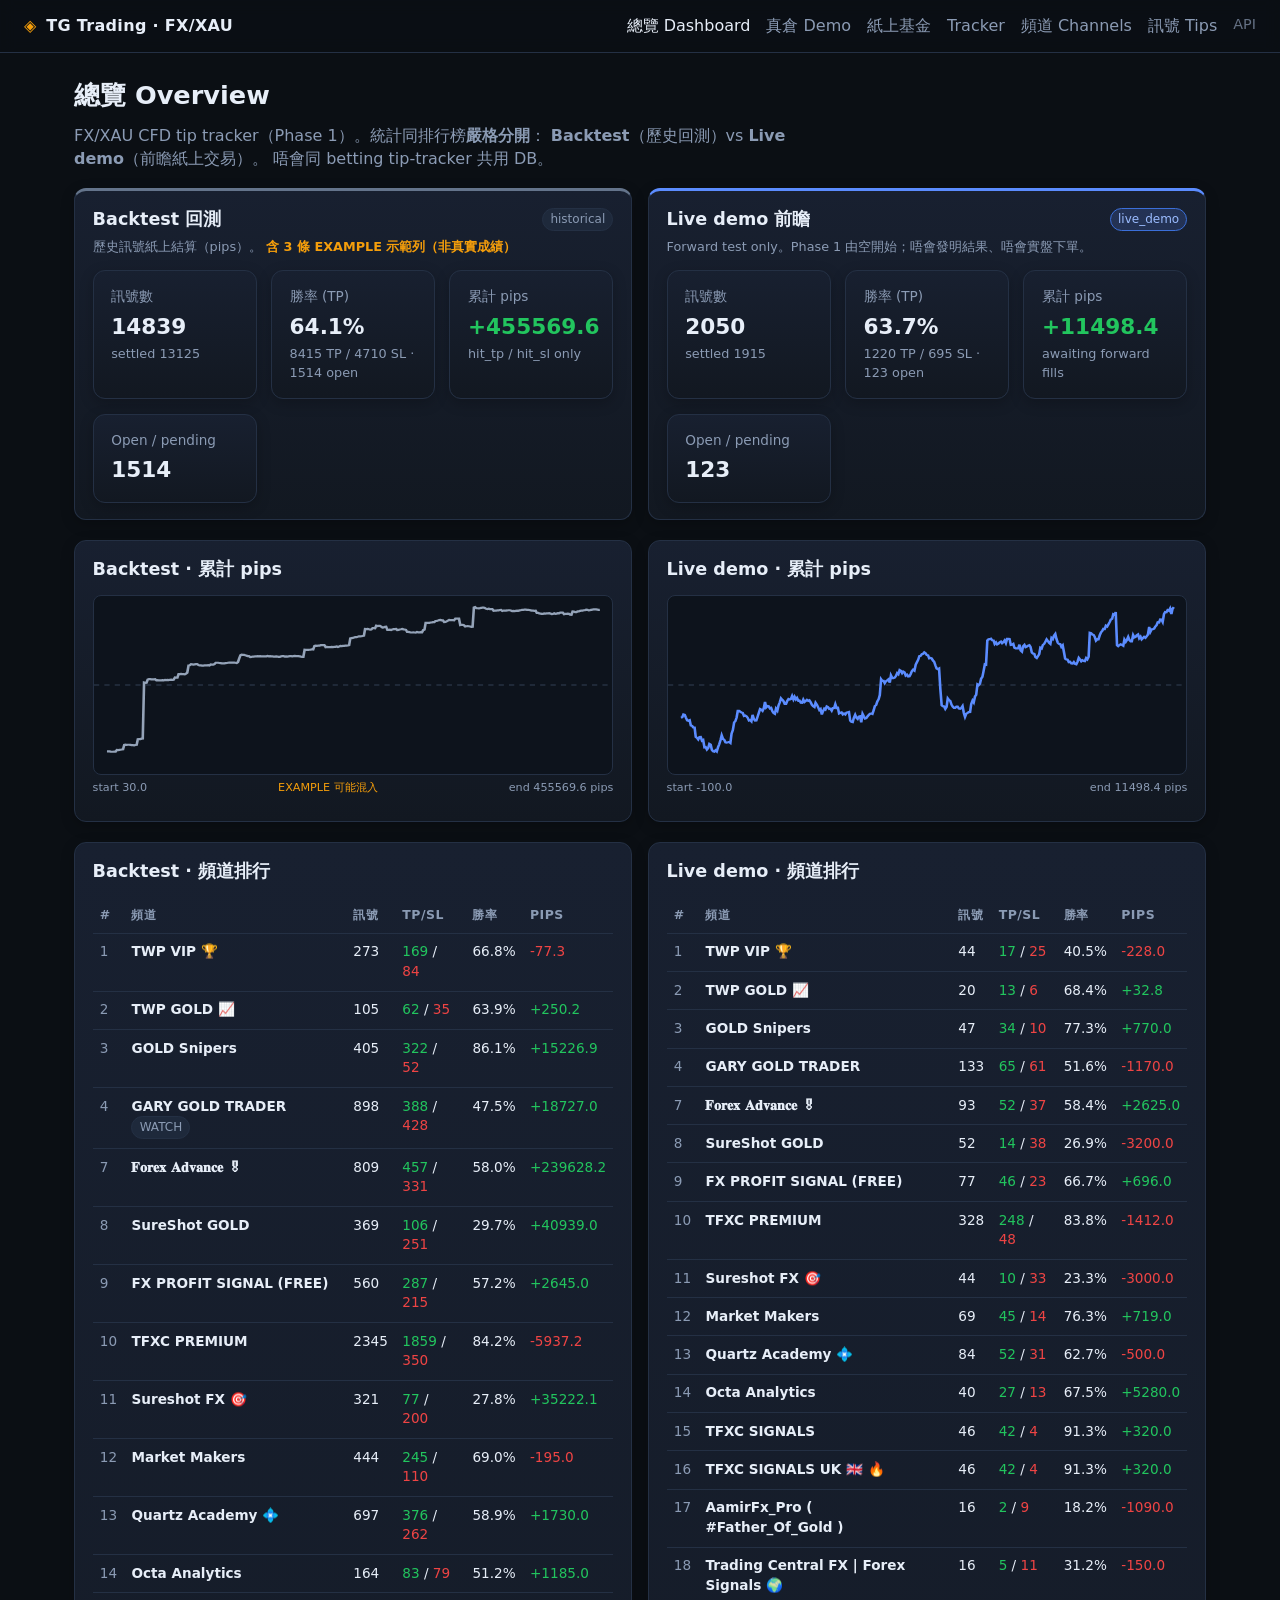
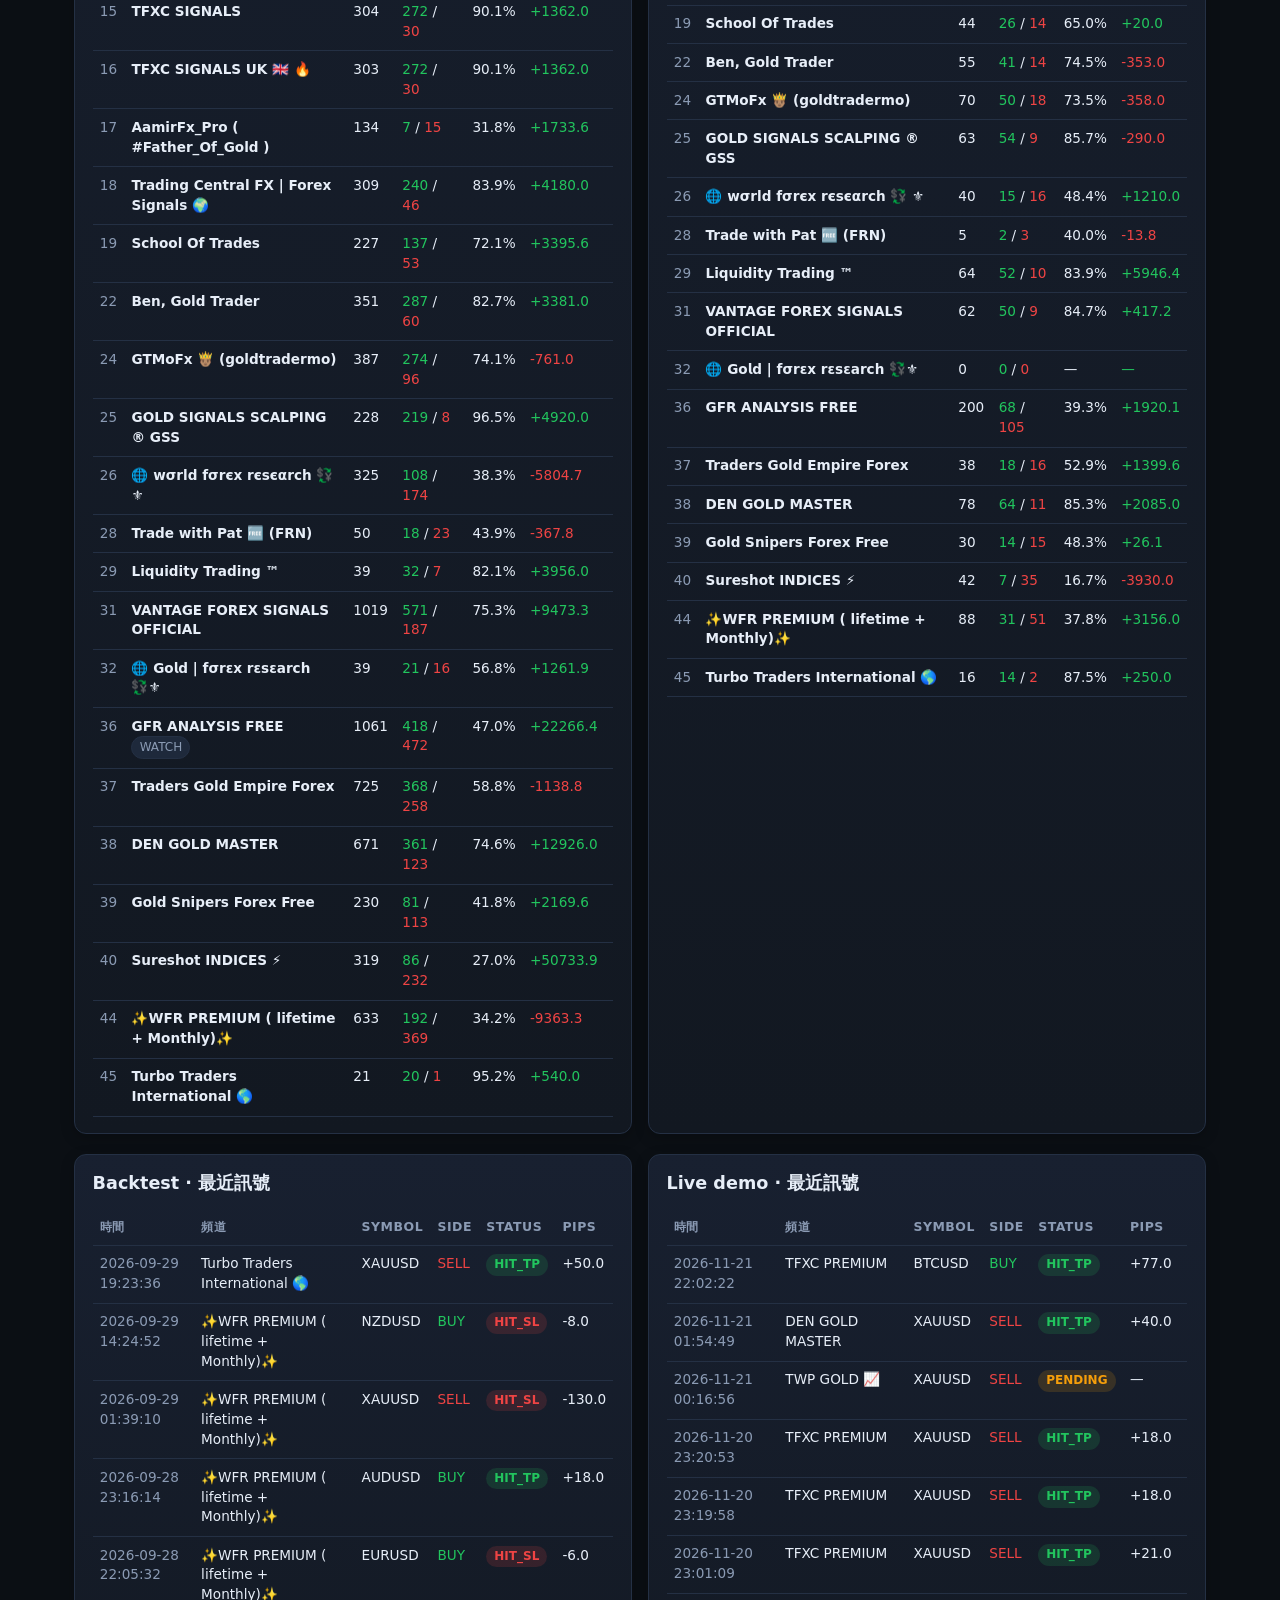
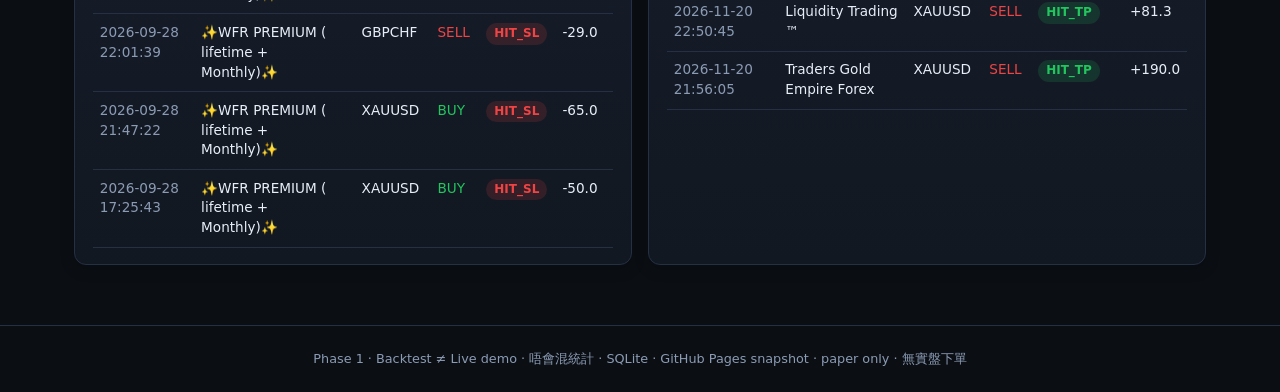
==== commit f213c35e: "Update TG Trading public dashboard" ====
--- a/index.html
+++ b/index.html
@@ -89,24 +89,24 @@
     <div class="cards compact-cards">
       <div class="card">
         <div class="label">訊號數</div>
-        <div class="value">1803</div>
-        <div class="sub">settled 1675</div>
+        <div class="value">2050</div>
+        <div class="sub">settled 1915</div>
       </div>
       <div class="card">
         <div class="label">勝率 (TP)</div>
-        <div class="value">62.9%</div>
-        <div class="sub">1054 TP / 621 SL · 118 open</div>
+        <div class="value">63.7%</div>
+        <div class="sub">1220 TP / 695 SL · 123 open</div>
       </div>
       <div class="card">
         <div class="label">累計 pips</div>
         <div class="value pos">
-          +7532.7
+          +11498.4
         </div>
         <div class="sub">awaiting forward fills</div>
       </div>
       <div class="card">
         <div class="label">Open / pending</div>
-        <div class="value">118</div>
+        <div class="value">123</div>
       </div>
     </div>
   </div>
@@ -150,12 +150,12 @@
         <line class="axis" x1="0" y1="80" x2="400" y2="80" />
         
         <polyline fill="none" stroke="#5b8cff" stroke-width="2"
-          points="10.0,101.7 11.0,100.0 11.9,99.0 12.9,96.5 13.8,100.6 14.8,104.0 15.7,104.1 16.7,105.1 17.6,104.5 18.6,110.2 19.5,111.2 20.5,110.5 21.4,114.5 22.4,111.6 23.3,124.5 24.3,125.4 25.2,125.7 26.2,124.1 27.1,123.1 28.1,124.1 29.0,126.7 30.0,128.6 31.0,134.3 31.9,132.9 32.9,137.0 33.8,135.5 34.8,131.1 35.7,131.0 36.7,134.7 37.6,137.4 38.6,140.0 39.5,139.4 40.5,137.8 41.4,139.1 42.4,138.3 43.3,133.0 44.3,127.7 45.2,126.2 46.2,123.4 47.1,125.0 48.1,126.0 49.0,127.7 50.0,129.7 51.0,127.9 51.9,132.1 52.9,129.1 53.8,129.5 54.8,119.4 55.7,115.3 56.7,106.9 57.6,106.1 58.6,103.4 59.5,99.5 60.5,94.8 61.4,93.7 62.4,94.8 63.3,95.9 64.3,97.0 65.2,97.8 66.2,99.3 67.1,97.2 68.1,102.0 69.0,101.2 70.0,104.7 71.0,104.2 71.9,106.1 72.9,99.0 73.8,101.3 74.8,102.7 75.7,105.3 76.7,105.9 77.6,100.9 78.6,96.5 79.5,93.1 80.5,92.5 81.4,93.3 82.4,92.1 83.3,89.8 84.3,85.3 85.2,89.9 86.2,88.7 87.1,89.2 88.1,90.4 89.0,91.4 90.0,93.6 91.0,94.1 91.9,96.7 92.9,97.3 93.8,92.1 94.8,93.8 95.7,90.5 96.7,85.4 97.6,83.0 98.6,82.1 99.5,81.6 100.5,84.2 101.4,86.3 102.4,86.9 103.3,83.8 104.3,83.8 105.2,79.5 106.2,80.7 107.1,80.4 108.1,77.6 109.0,81.4 110.0,79.5 111.0,80.4 111.9,82.0 112.9,78.9 113.8,82.1 114.8,82.4 115.7,85.0 116.7,85.1 117.6,83.7 118.6,81.8 119.5,83.5 120.5,83.2 121.4,82.8 122.4,81.9 123.3,82.1 124.3,84.5 125.2,86.4 126.2,89.4 127.1,90.0 128.1,86.2 129.0,87.8 130.0,86.9 131.0,89.9 131.9,93.2 132.9,91.9 133.8,96.4 134.8,93.8 135.7,93.0 136.7,91.3 137.6,91.3 138.6,89.3 139.5,89.8 140.5,92.4 141.4,92.1 142.4,91.2 143.3,93.0 144.3,91.6 145.2,90.8 146.2,86.7 147.1,91.1 148.1,92.0 149.0,96.7 150.0,99.0 151.0,95.6 151.9,96.2 152.9,97.8 153.8,96.9 154.8,98.1 155.7,96.6 156.7,96.7 157.6,93.9 158.6,100.6 159.5,104.6 160.5,107.4 161.4,106.6 162.4,101.7 163.3,99.0 164.3,100.7 165.2,105.3 166.2,101.7 167.1,100.2 168.1,100.6 169.0,106.8 170.0,96.4 171.0,100.5 171.9,102.8 172.9,99.0 173.8,101.5 174.8,98.8 175.7,98.6 176.7,98.2 177.6,97.1 178.6,98.7 179.5,94.3 180.5,93.6 181.4,91.6 182.4,85.2 183.3,81.5 184.3,81.1 185.2,76.9 186.2,60.4 187.1,60.8 188.1,59.7 189.0,64.1 190.0,61.6 191.0,61.6 191.9,60.2 192.9,59.1 193.8,60.7 194.8,58.9 195.7,57.0 196.7,57.0 197.6,57.5 198.6,56.5 199.5,55.5 200.5,52.1 201.4,51.7 202.4,53.4 203.3,48.0 204.3,48.8 205.2,50.4 206.2,49.4 207.1,51.2 208.1,55.6 209.0,54.5 210.0,54.9 211.0,56.6 211.9,56.5 212.9,52.0 213.8,49.8 214.8,49.5 215.7,49.5 216.7,43.9 217.6,42.8 218.6,39.8 219.5,36.9 220.5,33.6 221.4,32.7 222.4,31.1 223.3,29.0 224.3,32.7 225.2,30.5 226.2,32.6 227.1,31.9 228.1,34.4 229.0,35.6 230.0,35.2 231.0,35.8 231.9,37.4 232.9,40.1 233.8,40.0 234.8,44.3 235.7,49.1 236.7,47.6 237.6,47.1 238.6,70.2 239.5,88.1 240.5,87.3 241.4,88.2 242.4,90.1 243.3,90.1 244.3,82.3 245.2,80.1 246.2,82.0 247.1,82.3 248.1,88.1 249.0,87.0 250.0,90.1 251.0,90.3 251.9,89.6 252.9,89.4 253.8,89.4 254.8,91.6 255.7,91.9 256.7,89.4 257.6,87.9 258.6,93.6 259.5,97.5 260.5,100.8 261.4,98.3 262.4,96.4 263.3,94.2 264.3,93.8 265.2,94.0 266.2,83.5 267.1,82.6 268.1,83.4 269.0,78.1 270.0,79.2 271.0,67.2 271.9,62.6 272.9,64.3 273.8,61.4 274.8,57.9 275.7,56.3 276.7,51.4 277.6,43.4 278.6,41.3 279.5,17.4 280.5,18.4 281.4,14.4 282.4,15.5 283.3,14.0 284.3,15.8 285.2,13.9 286.2,16.6 287.1,17.3 288.1,19.0 289.0,19.9 290.0,19.3 291.0,17.9 291.9,17.1 292.9,19.4 293.8,18.1 294.8,18.1 295.7,18.3 296.7,14.7 297.6,13.7 298.6,14.2 299.5,14.7 300.5,18.7 301.4,21.0 302.4,19.4 303.3,20.4 304.3,23.5 305.2,24.6 306.2,25.7 307.1,24.8 308.1,21.1 309.0,27.5 310.0,26.3 311.0,28.0 311.9,22.7 312.9,21.0 313.8,23.4 314.8,23.2 315.7,21.9 316.7,21.1 317.6,21.5 318.6,23.9 319.5,30.3 320.5,31.6 321.4,31.0 322.4,34.3 323.3,35.6 324.3,34.3 325.2,32.7 326.2,27.1 327.1,23.5 328.1,23.6 329.0,20.7 330.0,21.0 331.0,18.5 331.9,17.1 332.9,16.5 333.8,20.3 334.8,19.3 335.7,23.6 336.7,13.8 337.6,15.7 338.6,12.0 339.5,10.0 340.5,16.0 341.4,17.1 342.4,18.4 343.3,22.5 344.3,21.7 345.2,24.3 346.2,22.7 347.1,29.4 348.1,32.3 349.0,37.5 350.0,37.2 351.0,38.7 351.9,41.3 352.9,40.9 353.8,41.6 354.8,43.0 355.7,41.8 356.7,41.8 357.6,42.4 358.6,42.5 359.5,40.6 360.5,36.1 361.4,38.1 362.4,40.8 363.3,43.2 364.3,39.3 365.2,40.7 366.2,39.1 367.1,37.0 368.1,38.3 369.0,33.1 370.0,33.0 371.0,32.1 371.9,33.9 372.9,34.8 373.8,37.0 374.8,41.3 375.7,39.7 376.7,38.8 377.6,39.3 378.6,34.2 379.5,30.5 380.5,30.3 381.4,28.0 382.4,28.5 383.3,31.8 384.3,30.6 385.2,29.9 386.2,27.4 387.1,25.2 388.1,21.5 389.0,24.0 390.0,20.9" />
+          points="10.0,109.5 11.0,109.0 11.9,106.4 12.9,106.8 13.8,109.3 14.8,111.8 15.7,112.2 16.7,111.7 17.6,116.4 18.6,116.7 19.5,118.1 20.5,118.2 21.4,126.7 22.4,127.5 23.3,128.9 24.3,126.7 25.2,126.6 26.2,130.0 27.1,129.4 28.1,136.0 29.0,135.8 30.0,138.0 31.0,136.7 31.9,132.9 32.9,133.6 33.8,138.2 34.8,139.6 35.7,140.0 36.7,138.7 37.6,139.7 38.6,135.9 39.5,133.3 40.5,129.5 41.4,125.3 42.4,128.5 43.3,129.1 44.3,131.5 45.2,131.8 46.2,131.5 47.1,131.2 48.1,132.1 49.0,123.8 50.0,120.5 51.0,113.6 51.9,112.6 52.9,109.2 53.8,103.2 54.8,103.2 55.7,104.0 56.7,104.8 57.6,105.1 58.6,107.8 59.5,107.4 60.5,108.1 61.4,109.4 62.4,111.9 63.3,111.5 64.3,112.7 65.2,106.8 66.2,110.6 67.1,111.9 68.1,111.8 69.0,108.8 70.0,105.2 71.0,101.6 71.9,102.1 72.9,103.3 73.8,101.1 74.8,95.2 75.7,100.1 76.7,98.9 77.6,99.1 78.6,101.0 79.5,100.5 80.5,103.6 81.4,105.1 82.4,105.9 83.3,101.3 84.3,103.0 85.2,98.4 86.2,95.5 87.1,91.9 88.1,93.3 89.0,94.4 90.0,97.0 91.0,97.0 91.9,94.4 92.9,92.6 93.8,93.1 94.8,92.5 95.7,89.9 96.7,93.0 97.6,90.6 98.6,93.0 99.5,91.6 100.5,94.2 101.4,94.0 102.4,95.9 103.3,96.0 104.3,93.1 105.2,95.3 106.2,94.4 107.1,93.3 108.1,94.3 109.0,93.8 110.0,95.5 111.0,97.9 111.9,99.1 112.9,99.8 113.8,96.0 114.8,97.7 115.7,99.9 116.7,102.4 117.6,101.5 118.6,106.5 119.5,103.6 120.5,101.2 121.4,102.0 122.4,99.3 123.3,99.8 124.3,101.5 125.2,101.3 126.2,103.1 127.1,100.8 128.1,100.7 129.0,97.3 130.0,100.8 131.0,100.5 131.9,105.5 132.9,104.9 133.8,104.6 134.8,106.5 135.7,105.6 136.7,106.5 137.6,104.9 138.6,104.5 139.5,104.2 140.5,112.0 141.4,113.1 142.4,113.4 143.3,109.5 144.3,106.8 145.2,109.4 146.2,110.5 147.1,108.4 148.1,108.1 149.0,113.6 150.0,106.0 151.0,108.3 151.9,110.2 152.9,109.7 153.8,108.3 154.8,106.9 155.7,105.8 156.7,105.7 157.6,106.1 158.6,102.6 159.5,98.9 160.5,97.9 161.4,94.8 162.4,92.8 163.3,89.0 164.3,74.8 165.2,76.2 166.2,76.3 167.1,78.4 168.1,76.5 169.0,75.8 170.0,74.9 171.0,77.9 171.9,71.3 172.9,73.6 173.8,73.7 174.8,73.3 175.7,72.0 176.7,69.3 177.6,70.3 178.6,66.6 179.5,67.2 180.5,69.3 181.4,67.9 182.4,68.6 183.3,71.6 184.3,70.8 185.2,72.3 186.2,72.1 187.1,70.1 188.1,67.4 189.0,66.2 190.0,67.1 191.0,61.6 191.9,59.6 192.9,57.3 193.8,54.0 194.8,53.7 195.7,52.3 196.7,51.9 197.6,50.7 198.6,51.5 199.5,53.0 200.5,53.3 201.4,56.0 202.4,55.7 203.3,56.1 204.3,58.0 205.2,59.1 206.2,62.5 207.1,65.1 208.1,65.8 209.0,65.2 210.0,83.9 211.0,98.2 211.9,99.0 212.9,99.3 213.8,101.5 214.8,99.6 215.7,92.0 216.7,93.5 217.6,94.2 218.6,97.7 219.5,99.4 220.5,100.5 221.4,100.5 222.4,99.5 223.3,99.5 224.3,101.2 225.2,101.4 226.2,100.6 227.1,99.0 228.1,105.2 229.0,108.7 230.0,105.7 231.0,105.0 231.9,104.3 232.9,104.2 233.8,97.0 234.8,94.0 235.7,95.7 236.7,90.3 237.6,88.8 238.6,79.5 239.5,80.2 240.5,78.9 241.4,74.4 242.4,72.7 243.3,67.5 244.3,61.4 245.2,61.7 246.2,40.0 247.1,38.9 248.1,38.8 249.0,38.4 250.0,39.8 251.0,40.0 251.9,43.1 252.9,41.7 253.8,43.5 254.8,42.9 255.7,41.6 256.7,40.9 257.6,42.4 258.6,41.4 259.5,39.9 260.5,42.4 261.4,38.6 262.4,38.6 263.3,38.7 264.3,43.9 265.2,43.7 266.2,43.0 267.1,46.5 268.1,47.0 269.0,47.0 270.0,47.1 271.0,43.7 271.9,48.9 272.9,50.0 273.8,45.1 274.8,43.9 275.7,46.0 276.7,45.4 277.6,44.6 278.6,44.2 279.5,45.7 280.5,50.7 281.4,51.7 282.4,52.1 283.3,54.9 284.3,55.7 285.2,54.2 286.2,52.3 287.1,46.5 288.1,47.2 289.0,44.1 290.0,43.1 291.0,41.0 291.9,39.0 292.9,40.5 293.8,42.1 294.8,43.1 295.7,37.6 296.7,38.7 297.6,35.7 298.6,34.1 299.5,38.6 300.5,41.9 301.4,43.0 302.4,43.3 303.3,45.8 304.3,44.4 305.2,49.9 306.2,56.3 307.1,57.0 308.1,57.2 309.0,59.4 310.0,59.1 311.0,60.7 311.9,60.8 312.9,59.4 313.8,60.9 314.8,61.3 315.7,59.2 316.7,55.6 317.6,56.9 318.6,58.7 319.5,57.7 320.5,58.3 321.4,58.6 322.4,55.8 323.3,57.0 324.3,54.7 325.2,33.1 326.2,33.5 327.1,34.6 328.1,34.9 329.0,36.7 330.0,40.1 331.0,38.9 331.9,39.0 332.9,35.2 333.8,32.8 334.8,31.3 335.7,29.5 336.7,29.7 337.6,26.7 338.6,27.5 339.5,25.6 340.5,23.5 341.4,21.2 342.4,20.6 343.3,16.4 344.3,16.9 345.2,14.5 346.2,44.3 347.1,45.1 348.1,44.1 349.0,43.4 350.0,43.9 351.0,44.7 351.9,39.2 352.9,41.2 353.8,39.5 354.8,36.8 355.7,39.5 356.7,40.7 357.6,40.7 358.6,35.2 359.5,37.3 360.5,36.7 361.4,35.3 362.4,34.5 363.3,38.0 364.3,36.5 365.2,39.0 366.2,37.8 367.1,36.7 368.1,37.6 369.0,36.3 370.0,34.8 371.0,27.8 371.9,32.2 372.9,29.9 373.8,29.8 374.8,29.3 375.7,27.4 376.7,26.2 377.6,23.6 378.6,23.8 379.5,21.0 380.5,21.1 381.4,23.2 382.4,16.3 383.3,14.4 384.3,14.6 385.2,12.7 386.2,13.3 387.1,11.3 388.1,16.3 389.0,11.5 390.0,10.0" />
         
       </svg>
       <div class="chart-meta">
         <span>start -100.0</span>
-        <span>end 7532.7 pips</span>
+        <span>end 11498.4 pips</span>
       </div>
       
     </div>
@@ -541,18 +541,18 @@
         <tr>
           <td class="muted">1</td>
           <td><strong>TWP VIP 🏆</strong></td>
-          <td>39</td>
-          <td><span class="pos">15</span> / <span class="neg">23</span></td>
-          <td>39.5%</td>
-          <td class="neg">
-            -231.3
+          <td>44</td>
+          <td><span class="pos">17</span> / <span class="neg">25</span></td>
+          <td>40.5%</td>
+          <td class="neg">
+            -228.0
           </td>
         </tr>
         
         <tr>
           <td class="muted">2</td>
           <td><strong>TWP GOLD 📈</strong></td>
-          <td>19</td>
+          <td>20</td>
           <td><span class="pos">13</span> / <span class="neg">6</span></td>
           <td>68.4%</td>
           <td class="pos">
@@ -563,139 +563,139 @@
         <tr>
           <td class="muted">3</td>
           <td><strong>GOLD Snipers</strong></td>
-          <td>42</td>
-          <td><span class="pos">31</span> / <span class="neg">8</span></td>
-          <td>79.5%</td>
-          <td class="pos">
-            +860.0
+          <td>47</td>
+          <td><span class="pos">34</span> / <span class="neg">10</span></td>
+          <td>77.3%</td>
+          <td class="pos">
+            +770.0
           </td>
         </tr>
         
         <tr>
           <td class="muted">4</td>
           <td><strong>GARY GOLD TRADER</strong></td>
-          <td>122</td>
-          <td><span class="pos">59</span> / <span class="neg">57</span></td>
-          <td>50.9%</td>
-          <td class="neg">
-            -1120.0
+          <td>133</td>
+          <td><span class="pos">65</span> / <span class="neg">61</span></td>
+          <td>51.6%</td>
+          <td class="neg">
+            -1170.0
           </td>
         </tr>
         
         <tr>
           <td class="muted">7</td>
           <td><strong>𝐅𝐨𝐫𝐞𝐱 𝐀𝐝𝐯𝐚𝐧𝐜𝐞 🎖</strong></td>
-          <td>85</td>
-          <td><span class="pos">45</span> / <span class="neg">35</span></td>
-          <td>56.2%</td>
-          <td class="pos">
-            +1634.0
+          <td>93</td>
+          <td><span class="pos">52</span> / <span class="neg">37</span></td>
+          <td>58.4%</td>
+          <td class="pos">
+            +2625.0
           </td>
         </tr>
         
         <tr>
           <td class="muted">8</td>
           <td><strong>SureShot GOLD</strong></td>
-          <td>45</td>
-          <td><span class="pos">11</span> / <span class="neg">34</span></td>
-          <td>24.4%</td>
-          <td class="neg">
-            -2300.0
+          <td>52</td>
+          <td><span class="pos">14</span> / <span class="neg">38</span></td>
+          <td>26.9%</td>
+          <td class="neg">
+            -3200.0
           </td>
         </tr>
         
         <tr>
           <td class="muted">9</td>
           <td><strong>FX PROFIT SIGNAL (FREE)</strong></td>
-          <td>69</td>
-          <td><span class="pos">40</span> / <span class="neg">21</span></td>
-          <td>65.6%</td>
-          <td class="pos">
-            +546.0
+          <td>77</td>
+          <td><span class="pos">46</span> / <span class="neg">23</span></td>
+          <td>66.7%</td>
+          <td class="pos">
+            +696.0
           </td>
         </tr>
         
         <tr>
           <td class="muted">10</td>
           <td><strong>TFXC PREMIUM</strong></td>
-          <td>296</td>
-          <td><span class="pos">223</span> / <span class="neg">44</span></td>
-          <td>83.5%</td>
-          <td class="neg">
-            -1475.0
+          <td>328</td>
+          <td><span class="pos">248</span> / <span class="neg">48</span></td>
+          <td>83.8%</td>
+          <td class="neg">
+            -1412.0
           </td>
         </tr>
         
         <tr>
           <td class="muted">11</td>
           <td><strong>Sureshot FX 🎯</strong></td>
-          <td>38</td>
-          <td><span class="pos">7</span> / <span class="neg">28</span></td>
-          <td>20.0%</td>
-          <td class="neg">
-            -1900.0
+          <td>44</td>
+          <td><span class="pos">10</span> / <span class="neg">33</span></td>
+          <td>23.3%</td>
+          <td class="neg">
+            -3000.0
           </td>
         </tr>
         
         <tr>
           <td class="muted">12</td>
           <td><strong>Market Makers</strong></td>
-          <td>59</td>
-          <td><span class="pos">38</span> / <span class="neg">12</span></td>
-          <td>76.0%</td>
-          <td class="pos">
-            +639.0
+          <td>69</td>
+          <td><span class="pos">45</span> / <span class="neg">14</span></td>
+          <td>76.3%</td>
+          <td class="pos">
+            +719.0
           </td>
         </tr>
         
         <tr>
           <td class="muted">13</td>
           <td><strong>Quartz Academy 💠</strong></td>
-          <td>75</td>
-          <td><span class="pos">47</span> / <span class="neg">27</span></td>
-          <td>63.5%</td>
-          <td class="neg">
-            -350.0
+          <td>84</td>
+          <td><span class="pos">52</span> / <span class="neg">31</span></td>
+          <td>62.7%</td>
+          <td class="neg">
+            -500.0
           </td>
         </tr>
         
         <tr>
           <td class="muted">14</td>
           <td><strong>Octa Analytics</strong></td>
-          <td>35</td>
-          <td><span class="pos">23</span> / <span class="neg">11</span></td>
-          <td>67.6%</td>
-          <td class="pos">
-            +4710.0
+          <td>40</td>
+          <td><span class="pos">27</span> / <span class="neg">13</span></td>
+          <td>67.5%</td>
+          <td class="pos">
+            +5280.0
           </td>
         </tr>
         
         <tr>
           <td class="muted">15</td>
           <td><strong>TFXC SIGNALS</strong></td>
-          <td>41</td>
-          <td><span class="pos">37</span> / <span class="neg">4</span></td>
-          <td>90.2%</td>
-          <td class="pos">
-            +212.0
+          <td>46</td>
+          <td><span class="pos">42</span> / <span class="neg">4</span></td>
+          <td>91.3%</td>
+          <td class="pos">
+            +320.0
           </td>
         </tr>
         
         <tr>
           <td class="muted">16</td>
           <td><strong>TFXC SIGNALS UK 🇬🇧 🔥</strong></td>
-          <td>41</td>
-          <td><span class="pos">37</span> / <span class="neg">4</span></td>
-          <td>90.2%</td>
-          <td class="pos">
-            +212.0
+          <td>46</td>
+          <td><span class="pos">42</span> / <span class="neg">4</span></td>
+          <td>91.3%</td>
+          <td class="pos">
+            +320.0
           </td>
         </tr>
         
         <tr>
           <td class="muted">17</td>
           <td><strong>AamirFx_Pro ( #Father_Of_Gold )</strong></td>
-          <td>15</td>
+          <td>16</td>
           <td><span class="pos">2</span> / <span class="neg">9</span></td>
           <td>18.2%</td>
           <td class="neg">
@@ -706,66 +706,66 @@
         <tr>
           <td class="muted">18</td>
           <td><strong>Trading Central FX | Forex Signals 🌍</strong></td>
-          <td>15</td>
-          <td><span class="pos">5</span> / <span class="neg">10</span></td>
-          <td>33.3%</td>
-          <td class="neg">
-            -80.0
+          <td>16</td>
+          <td><span class="pos">5</span> / <span class="neg">11</span></td>
+          <td>31.2%</td>
+          <td class="neg">
+            -150.0
           </td>
         </tr>
         
         <tr>
           <td class="muted">19</td>
           <td><strong>School Of Trades</strong></td>
-          <td>41</td>
-          <td><span class="pos">23</span> / <span class="neg">14</span></td>
-          <td>62.2%</td>
-          <td class="neg">
-            -280.0
+          <td>44</td>
+          <td><span class="pos">26</span> / <span class="neg">14</span></td>
+          <td>65.0%</td>
+          <td class="pos">
+            +20.0
           </td>
         </tr>
         
         <tr>
           <td class="muted">22</td>
           <td><strong>Ben, Gold Trader</strong></td>
-          <td>49</td>
-          <td><span class="pos">37</span> / <span class="neg">12</span></td>
-          <td>75.5%</td>
-          <td class="neg">
-            -232.0
+          <td>55</td>
+          <td><span class="pos">41</span> / <span class="neg">14</span></td>
+          <td>74.5%</td>
+          <td class="neg">
+            -353.0
           </td>
         </tr>
         
         <tr>
           <td class="muted">24</td>
           <td><strong>GTMoFx 🤴🏽 (goldtradermo)</strong></td>
-          <td>60</td>
-          <td><span class="pos">41</span> / <span class="neg">17</span></td>
-          <td>70.7%</td>
-          <td class="neg">
-            -468.0
+          <td>70</td>
+          <td><span class="pos">50</span> / <span class="neg">18</span></td>
+          <td>73.5%</td>
+          <td class="neg">
+            -358.0
           </td>
         </tr>
         
         <tr>
           <td class="muted">25</td>
           <td><strong>GOLD SIGNALS SCALPING ® GSS</strong></td>
-          <td>55</td>
-          <td><span class="pos">48</span> / <span class="neg">7</span></td>
-          <td>87.3%</td>
-          <td class="neg">
-            -30.0
+          <td>63</td>
+          <td><span class="pos">54</span> / <span class="neg">9</span></td>
+          <td>85.7%</td>
+          <td class="neg">
+            -290.0
           </td>
         </tr>
         
         <tr>
           <td class="muted">26</td>
           <td><strong>🌐 wσrld fσrєх rєѕєαrch 💱 ⚜</strong></td>
-          <td>36</td>
-          <td><span class="pos">13</span> / <span class="neg">15</span></td>
-          <td>46.4%</td>
-          <td class="pos">
-            +815.0
+          <td>40</td>
+          <td><span class="pos">15</span> / <span class="neg">16</span></td>
+          <td>48.4%</td>
+          <td class="pos">
+            +1210.0
           </td>
         </tr>
         
@@ -783,22 +783,22 @@
         <tr>
           <td class="muted">29</td>
           <td><strong>Liquidity Trading ™️</strong></td>
-          <td>56</td>
-          <td><span class="pos">43</span> / <span class="neg">10</span></td>
-          <td>81.1%</td>
-          <td class="pos">
-            +4686.9
+          <td>64</td>
+          <td><span class="pos">52</span> / <span class="neg">10</span></td>
+          <td>83.9%</td>
+          <td class="pos">
+            +5946.4
           </td>
         </tr>
         
         <tr>
           <td class="muted">31</td>
           <td><strong>VANTAGE FOREX SIGNALS OFFICIAL</strong></td>
-          <td>55</td>
-          <td><span class="pos">45</span> / <span class="neg">7</span></td>
-          <td>86.5%</td>
-          <td class="pos">
-            +517.2
+          <td>62</td>
+          <td><span class="pos">50</span> / <span class="neg">9</span></td>
+          <td>84.7%</td>
+          <td class="pos">
+            +417.2
           </td>
         </tr>
         
@@ -816,77 +816,77 @@
         <tr>
           <td class="muted">36</td>
           <td><strong>GFR ANALYSIS FREE</strong></td>
-          <td>162</td>
-          <td><span class="pos">54</span> / <span class="neg">86</span></td>
-          <td>38.6%</td>
-          <td class="pos">
-            +1954.2
+          <td>200</td>
+          <td><span class="pos">68</span> / <span class="neg">105</span></td>
+          <td>39.3%</td>
+          <td class="pos">
+            +1920.1
           </td>
         </tr>
         
         <tr>
           <td class="muted">37</td>
           <td><strong>Traders Gold Empire Forex</strong></td>
-          <td>32</td>
-          <td><span class="pos">14</span> / <span class="neg">14</span></td>
-          <td>50.0%</td>
-          <td class="pos">
-            +1129.6
+          <td>38</td>
+          <td><span class="pos">18</span> / <span class="neg">16</span></td>
+          <td>52.9%</td>
+          <td class="pos">
+            +1399.6
           </td>
         </tr>
         
         <tr>
           <td class="muted">38</td>
           <td><strong>DEN GOLD MASTER</strong></td>
-          <td>61</td>
-          <td><span class="pos">49</span> / <span class="neg">10</span></td>
-          <td>83.1%</td>
-          <td class="pos">
-            +1628.0
+          <td>78</td>
+          <td><span class="pos">64</span> / <span class="neg">11</span></td>
+          <td>85.3%</td>
+          <td class="pos">
+            +2085.0
           </td>
         </tr>
         
         <tr>
           <td class="muted">39</td>
           <td><strong>Gold Snipers Forex Free</strong></td>
-          <td>28</td>
-          <td><span class="pos">13</span> / <span class="neg">14</span></td>
-          <td>48.1%</td>
-          <td class="neg">
-            -28.9
+          <td>30</td>
+          <td><span class="pos">14</span> / <span class="neg">15</span></td>
+          <td>48.3%</td>
+          <td class="pos">
+            +26.1
           </td>
         </tr>
         
         <tr>
           <td class="muted">40</td>
           <td><strong>Sureshot INDICES ⚡️</strong></td>
-          <td>36</td>
-          <td><span class="pos">6</span> / <span class="neg">30</span></td>
+          <td>42</td>
+          <td><span class="pos">7</span> / <span class="neg">35</span></td>
           <td>16.7%</td>
           <td class="neg">
-            -2590.0
+            -3930.0
           </td>
         </tr>
         
         <tr>
           <td class="muted">44</td>
           <td><strong>✨WFR PREMIUM ( lifetime + Monthly)✨</strong></td>
-          <td>78</td>
-          <td><span class="pos">22</span> / <span class="neg">47</span></td>
-          <td>31.9%</td>
-          <td class="pos">
-            +15.0
+          <td>88</td>
+          <td><span class="pos">31</span> / <span class="neg">51</span></td>
+          <td>37.8%</td>
+          <td class="pos">
+            +3156.0
           </td>
         </tr>
         
         <tr>
           <td class="muted">45</td>
           <td><strong>Turbo Traders International 🌎</strong></td>
-          <td>13</td>
-          <td><span class="pos">11</span> / <span class="neg">2</span></td>
-          <td>84.6%</td>
-          <td class="pos">
-            +130.0
+          <td>16</td>
+          <td><span class="pos">14</span> / <span class="neg">2</span></td>
+          <td>87.5%</td>
+          <td class="pos">
+            +250.0
           </td>
         </tr>
         
@@ -988,16 +988,16 @@
       <tbody>
         
         <tr>
-          <td class="muted">2026-11-14 18:05:12</td>
+          <td class="muted">2026-11-21 22:02:22</td>
           <td>TFXC PREMIUM</td>
           <td>BTCUSD</td>
-          <td class="neg">SELL</td>
+          <td class="pos">BUY</td>
           <td><span class="status hit_tp">hit_tp</span></td>
-          <td>+53.0</td>
-        </tr>
-        
-        <tr>
-          <td class="muted">2026-11-14 01:00:10</td>
+          <td>+77.0</td>
+        </tr>
+        
+        <tr>
+          <td class="muted">2026-11-21 01:54:49</td>
           <td>DEN GOLD MASTER</td>
           <td>XAUUSD</td>
           <td class="neg">SELL</td>
@@ -1006,57 +1006,57 @@
         </tr>
         
         <tr>
-          <td class="muted">2026-11-13 23:37:35</td>
-          <td>🌐 wσrld fσrєх rєѕєαrch 💱 ⚜</td>
-          <td>NAS100</td>
+          <td class="muted">2026-11-21 00:16:56</td>
+          <td>TWP GOLD 📈</td>
+          <td>XAUUSD</td>
           <td class="neg">SELL</td>
           <td><span class="status pending">pending</span></td>
           <td>—</td>
         </tr>
         
         <tr>
-          <td class="muted">2026-11-13 23:22:52</td>
-          <td>DEN GOLD MASTER</td>
+          <td class="muted">2026-11-20 23:20:53</td>
+          <td>TFXC PREMIUM</td>
           <td>XAUUSD</td>
           <td class="neg">SELL</td>
           <td><span class="status hit_tp">hit_tp</span></td>
-          <td>+40.0</td>
-        </tr>
-        
-        <tr>
-          <td class="muted">2026-11-13 21:42:50</td>
+          <td>+18.0</td>
+        </tr>
+        
+        <tr>
+          <td class="muted">2026-11-20 23:19:58</td>
+          <td>TFXC PREMIUM</td>
+          <td>XAUUSD</td>
+          <td class="neg">SELL</td>
+          <td><span class="status hit_tp">hit_tp</span></td>
+          <td>+18.0</td>
+        </tr>
+        
+        <tr>
+          <td class="muted">2026-11-20 23:01:09</td>
+          <td>TFXC PREMIUM</td>
+          <td>XAUUSD</td>
+          <td class="neg">SELL</td>
+          <td><span class="status hit_tp">hit_tp</span></td>
+          <td>+21.0</td>
+        </tr>
+        
+        <tr>
+          <td class="muted">2026-11-20 22:50:45</td>
           <td>Liquidity Trading ™️</td>
           <td>XAUUSD</td>
           <td class="neg">SELL</td>
           <td><span class="status hit_tp">hit_tp</span></td>
-          <td>+150.6</td>
-        </tr>
-        
-        <tr>
-          <td class="muted">2026-11-13 21:40:16</td>
-          <td>GFR ANALYSIS FREE</td>
+          <td>+81.3</td>
+        </tr>
+        
+        <tr>
+          <td class="muted">2026-11-20 21:56:05</td>
+          <td>Traders Gold Empire Forex</td>
           <td>XAUUSD</td>
           <td class="neg">SELL</td>
-          <td><span class="status open">open</span></td>
-          <td>—</td>
-        </tr>
-        
-        <tr>
-          <td class="muted">2026-11-13 21:32:16</td>
-          <td>GFR ANALYSIS FREE</td>
-          <td>XAUUSD</td>
-          <td class="pos">BUY</td>
-          <td><span class="status hit_sl">hit_sl</span></td>
-          <td>-130.0</td>
-        </tr>
-        
-        <tr>
-          <td class="muted">2026-11-13 21:24:02</td>
-          <td>GFR ANALYSIS FREE</td>
-          <td>XAUUSD</td>
-          <td class="neg">SELL</td>
-          <td><span class="status pending">pending</span></td>
-          <td>—</td>
+          <td><span class="status hit_tp">hit_tp</span></td>
+          <td>+190.0</td>
         </tr>
         
       </tbody>
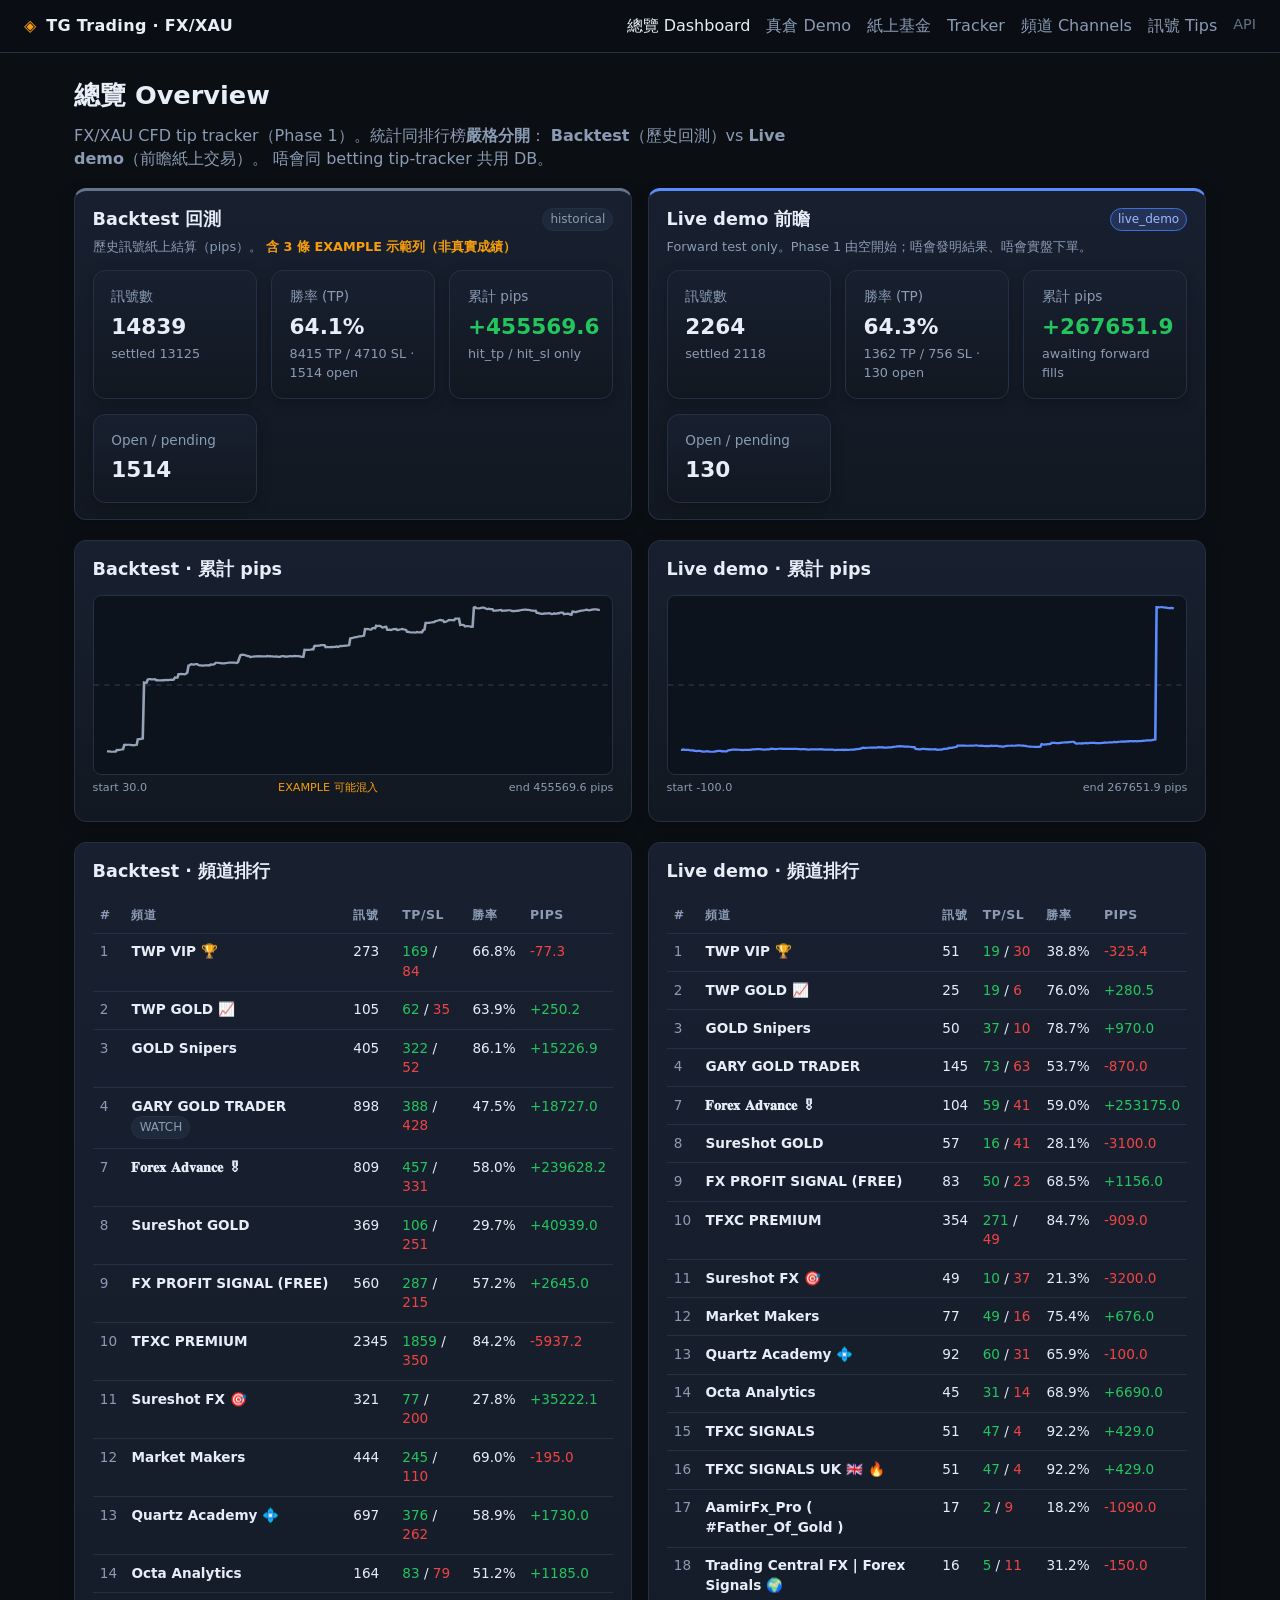
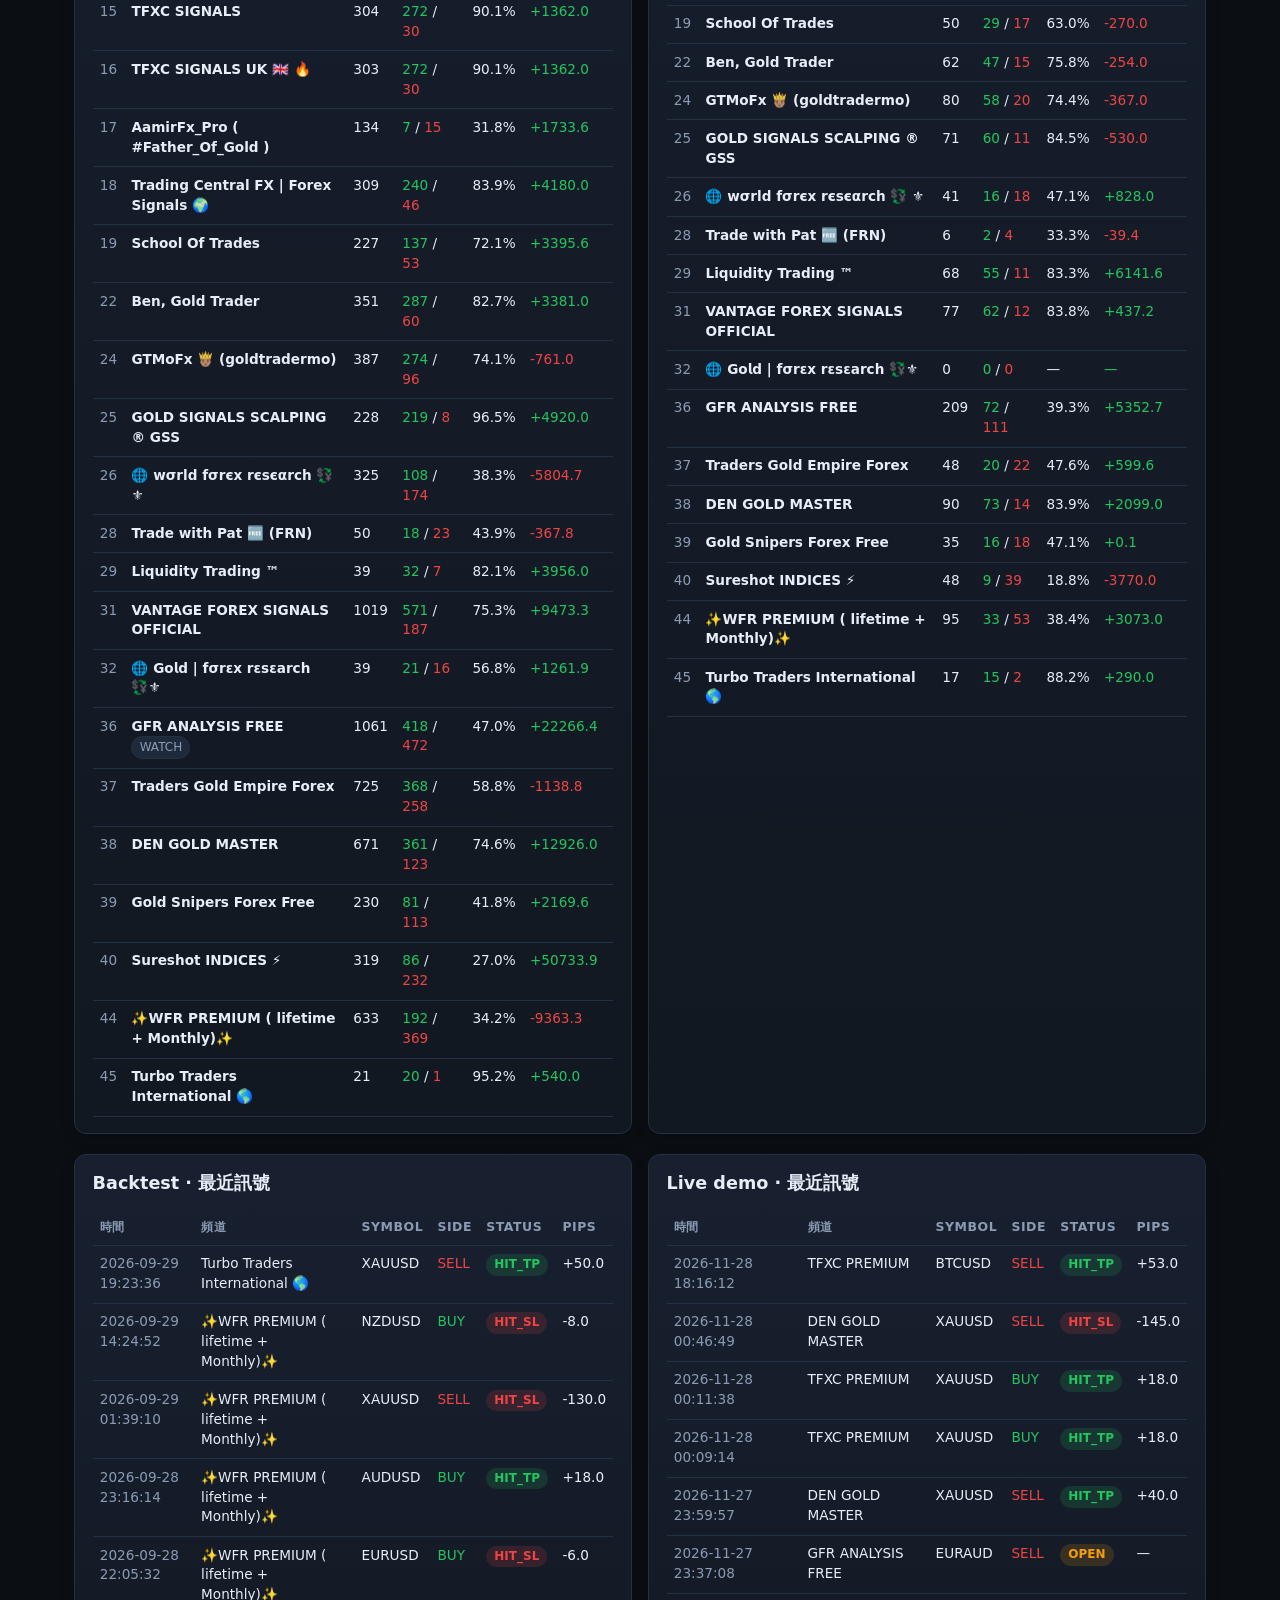
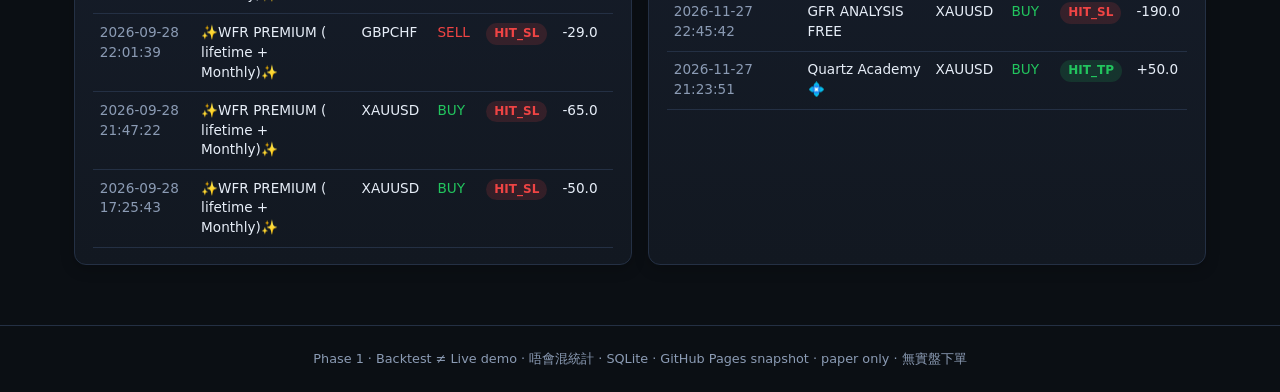
==== commit b298d552: "Update TG Trading public dashboard" ====
--- a/index.html
+++ b/index.html
@@ -89,24 +89,24 @@
     <div class="cards compact-cards">
       <div class="card">
         <div class="label">訊號數</div>
-        <div class="value">2050</div>
-        <div class="sub">settled 1915</div>
+        <div class="value">2264</div>
+        <div class="sub">settled 2118</div>
       </div>
       <div class="card">
         <div class="label">勝率 (TP)</div>
-        <div class="value">63.7%</div>
-        <div class="sub">1220 TP / 695 SL · 123 open</div>
+        <div class="value">64.3%</div>
+        <div class="sub">1362 TP / 756 SL · 130 open</div>
       </div>
       <div class="card">
         <div class="label">累計 pips</div>
         <div class="value pos">
-          +11498.4
+          +267651.9
         </div>
         <div class="sub">awaiting forward fills</div>
       </div>
       <div class="card">
         <div class="label">Open / pending</div>
-        <div class="value">123</div>
+        <div class="value">130</div>
       </div>
     </div>
   </div>
@@ -150,12 +150,12 @@
         <line class="axis" x1="0" y1="80" x2="400" y2="80" />
         
         <polyline fill="none" stroke="#5b8cff" stroke-width="2"
-          points="10.0,109.5 11.0,109.0 11.9,106.4 12.9,106.8 13.8,109.3 14.8,111.8 15.7,112.2 16.7,111.7 17.6,116.4 18.6,116.7 19.5,118.1 20.5,118.2 21.4,126.7 22.4,127.5 23.3,128.9 24.3,126.7 25.2,126.6 26.2,130.0 27.1,129.4 28.1,136.0 29.0,135.8 30.0,138.0 31.0,136.7 31.9,132.9 32.9,133.6 33.8,138.2 34.8,139.6 35.7,140.0 36.7,138.7 37.6,139.7 38.6,135.9 39.5,133.3 40.5,129.5 41.4,125.3 42.4,128.5 43.3,129.1 44.3,131.5 45.2,131.8 46.2,131.5 47.1,131.2 48.1,132.1 49.0,123.8 50.0,120.5 51.0,113.6 51.9,112.6 52.9,109.2 53.8,103.2 54.8,103.2 55.7,104.0 56.7,104.8 57.6,105.1 58.6,107.8 59.5,107.4 60.5,108.1 61.4,109.4 62.4,111.9 63.3,111.5 64.3,112.7 65.2,106.8 66.2,110.6 67.1,111.9 68.1,111.8 69.0,108.8 70.0,105.2 71.0,101.6 71.9,102.1 72.9,103.3 73.8,101.1 74.8,95.2 75.7,100.1 76.7,98.9 77.6,99.1 78.6,101.0 79.5,100.5 80.5,103.6 81.4,105.1 82.4,105.9 83.3,101.3 84.3,103.0 85.2,98.4 86.2,95.5 87.1,91.9 88.1,93.3 89.0,94.4 90.0,97.0 91.0,97.0 91.9,94.4 92.9,92.6 93.8,93.1 94.8,92.5 95.7,89.9 96.7,93.0 97.6,90.6 98.6,93.0 99.5,91.6 100.5,94.2 101.4,94.0 102.4,95.9 103.3,96.0 104.3,93.1 105.2,95.3 106.2,94.4 107.1,93.3 108.1,94.3 109.0,93.8 110.0,95.5 111.0,97.9 111.9,99.1 112.9,99.8 113.8,96.0 114.8,97.7 115.7,99.9 116.7,102.4 117.6,101.5 118.6,106.5 119.5,103.6 120.5,101.2 121.4,102.0 122.4,99.3 123.3,99.8 124.3,101.5 125.2,101.3 126.2,103.1 127.1,100.8 128.1,100.7 129.0,97.3 130.0,100.8 131.0,100.5 131.9,105.5 132.9,104.9 133.8,104.6 134.8,106.5 135.7,105.6 136.7,106.5 137.6,104.9 138.6,104.5 139.5,104.2 140.5,112.0 141.4,113.1 142.4,113.4 143.3,109.5 144.3,106.8 145.2,109.4 146.2,110.5 147.1,108.4 148.1,108.1 149.0,113.6 150.0,106.0 151.0,108.3 151.9,110.2 152.9,109.7 153.8,108.3 154.8,106.9 155.7,105.8 156.7,105.7 157.6,106.1 158.6,102.6 159.5,98.9 160.5,97.9 161.4,94.8 162.4,92.8 163.3,89.0 164.3,74.8 165.2,76.2 166.2,76.3 167.1,78.4 168.1,76.5 169.0,75.8 170.0,74.9 171.0,77.9 171.9,71.3 172.9,73.6 173.8,73.7 174.8,73.3 175.7,72.0 176.7,69.3 177.6,70.3 178.6,66.6 179.5,67.2 180.5,69.3 181.4,67.9 182.4,68.6 183.3,71.6 184.3,70.8 185.2,72.3 186.2,72.1 187.1,70.1 188.1,67.4 189.0,66.2 190.0,67.1 191.0,61.6 191.9,59.6 192.9,57.3 193.8,54.0 194.8,53.7 195.7,52.3 196.7,51.9 197.6,50.7 198.6,51.5 199.5,53.0 200.5,53.3 201.4,56.0 202.4,55.7 203.3,56.1 204.3,58.0 205.2,59.1 206.2,62.5 207.1,65.1 208.1,65.8 209.0,65.2 210.0,83.9 211.0,98.2 211.9,99.0 212.9,99.3 213.8,101.5 214.8,99.6 215.7,92.0 216.7,93.5 217.6,94.2 218.6,97.7 219.5,99.4 220.5,100.5 221.4,100.5 222.4,99.5 223.3,99.5 224.3,101.2 225.2,101.4 226.2,100.6 227.1,99.0 228.1,105.2 229.0,108.7 230.0,105.7 231.0,105.0 231.9,104.3 232.9,104.2 233.8,97.0 234.8,94.0 235.7,95.7 236.7,90.3 237.6,88.8 238.6,79.5 239.5,80.2 240.5,78.9 241.4,74.4 242.4,72.7 243.3,67.5 244.3,61.4 245.2,61.7 246.2,40.0 247.1,38.9 248.1,38.8 249.0,38.4 250.0,39.8 251.0,40.0 251.9,43.1 252.9,41.7 253.8,43.5 254.8,42.9 255.7,41.6 256.7,40.9 257.6,42.4 258.6,41.4 259.5,39.9 260.5,42.4 261.4,38.6 262.4,38.6 263.3,38.7 264.3,43.9 265.2,43.7 266.2,43.0 267.1,46.5 268.1,47.0 269.0,47.0 270.0,47.1 271.0,43.7 271.9,48.9 272.9,50.0 273.8,45.1 274.8,43.9 275.7,46.0 276.7,45.4 277.6,44.6 278.6,44.2 279.5,45.7 280.5,50.7 281.4,51.7 282.4,52.1 283.3,54.9 284.3,55.7 285.2,54.2 286.2,52.3 287.1,46.5 288.1,47.2 289.0,44.1 290.0,43.1 291.0,41.0 291.9,39.0 292.9,40.5 293.8,42.1 294.8,43.1 295.7,37.6 296.7,38.7 297.6,35.7 298.6,34.1 299.5,38.6 300.5,41.9 301.4,43.0 302.4,43.3 303.3,45.8 304.3,44.4 305.2,49.9 306.2,56.3 307.1,57.0 308.1,57.2 309.0,59.4 310.0,59.1 311.0,60.7 311.9,60.8 312.9,59.4 313.8,60.9 314.8,61.3 315.7,59.2 316.7,55.6 317.6,56.9 318.6,58.7 319.5,57.7 320.5,58.3 321.4,58.6 322.4,55.8 323.3,57.0 324.3,54.7 325.2,33.1 326.2,33.5 327.1,34.6 328.1,34.9 329.0,36.7 330.0,40.1 331.0,38.9 331.9,39.0 332.9,35.2 333.8,32.8 334.8,31.3 335.7,29.5 336.7,29.7 337.6,26.7 338.6,27.5 339.5,25.6 340.5,23.5 341.4,21.2 342.4,20.6 343.3,16.4 344.3,16.9 345.2,14.5 346.2,44.3 347.1,45.1 348.1,44.1 349.0,43.4 350.0,43.9 351.0,44.7 351.9,39.2 352.9,41.2 353.8,39.5 354.8,36.8 355.7,39.5 356.7,40.7 357.6,40.7 358.6,35.2 359.5,37.3 360.5,36.7 361.4,35.3 362.4,34.5 363.3,38.0 364.3,36.5 365.2,39.0 366.2,37.8 367.1,36.7 368.1,37.6 369.0,36.3 370.0,34.8 371.0,27.8 371.9,32.2 372.9,29.9 373.8,29.8 374.8,29.3 375.7,27.4 376.7,26.2 377.6,23.6 378.6,23.8 379.5,21.0 380.5,21.1 381.4,23.2 382.4,16.3 383.3,14.4 384.3,14.6 385.2,12.7 386.2,13.3 387.1,11.3 388.1,16.3 389.0,11.5 390.0,10.0" />
+          points="10.0,138.3 11.0,138.3 11.9,138.0 12.9,138.3 13.8,138.4 14.8,138.4 15.7,138.4 16.7,138.6 17.6,138.7 18.6,138.8 19.5,138.8 20.5,139.3 21.4,139.3 22.4,139.4 23.3,139.3 24.3,139.3 25.2,139.4 26.2,139.7 27.1,139.8 28.1,139.9 29.0,139.8 30.0,139.5 31.0,139.7 31.9,139.9 32.9,140.0 33.8,140.0 34.8,140.0 35.7,140.0 36.7,139.6 37.6,139.4 38.6,139.2 39.5,139.3 40.5,139.3 41.4,139.6 42.4,139.5 43.3,139.7 44.3,139.6 45.2,139.6 46.2,138.9 47.1,138.5 48.1,138.5 49.0,138.2 50.0,138.0 51.0,138.0 51.9,138.0 52.9,138.1 53.8,138.2 54.8,138.2 55.7,138.3 56.7,138.3 57.6,138.5 58.6,138.4 59.5,138.3 60.5,138.3 61.4,138.4 62.4,138.4 63.3,138.3 64.3,138.1 65.2,137.9 66.2,137.9 67.1,137.9 68.1,137.7 69.0,137.6 70.0,137.7 71.0,137.7 71.9,137.8 72.9,137.9 73.8,138.0 74.8,138.1 75.7,137.9 76.7,137.9 77.6,137.9 78.6,137.6 79.5,137.3 80.5,137.4 81.4,137.5 82.4,137.7 83.3,137.7 84.3,137.5 85.2,137.3 86.2,137.3 87.1,137.2 88.1,137.4 89.0,137.3 90.0,137.4 91.0,137.3 91.9,137.4 92.9,137.4 93.8,137.5 94.8,137.4 95.7,137.4 96.7,137.5 97.6,137.4 98.6,137.5 99.5,137.4 100.5,137.6 101.4,137.7 102.4,137.8 103.3,137.6 104.3,137.7 105.2,137.7 106.2,137.9 107.1,137.9 108.1,138.1 109.0,138.0 110.0,137.8 111.0,137.8 111.9,137.8 112.9,137.8 113.8,137.9 114.8,137.8 115.7,137.9 116.7,137.8 117.6,137.6 118.6,137.8 119.5,137.9 120.5,138.1 121.4,138.0 122.4,138.1 123.3,138.1 124.3,138.1 125.2,138.1 126.2,138.0 127.1,138.0 128.1,138.4 129.0,138.5 130.0,138.3 131.0,138.3 131.9,138.3 132.9,138.4 133.8,138.3 134.8,138.2 135.7,138.5 136.7,138.1 137.6,138.3 138.6,138.2 139.5,138.3 140.5,138.2 141.4,138.1 142.4,138.1 143.3,138.1 144.3,137.9 145.2,137.7 146.2,137.6 147.1,137.4 148.1,137.4 149.0,136.9 150.0,136.5 151.0,136.4 151.9,136.7 152.9,136.5 153.8,136.4 154.8,136.4 155.7,136.3 156.7,136.2 157.6,136.3 158.6,136.3 159.5,136.3 160.5,136.2 161.4,136.1 162.4,135.9 163.3,136.0 164.3,136.0 165.2,135.9 166.2,136.2 167.1,136.2 168.1,136.2 169.0,136.3 170.0,136.1 171.0,136.0 171.9,136.0 172.9,135.9 173.8,135.6 174.8,135.5 175.7,135.4 176.7,135.2 177.6,135.2 178.6,135.0 179.5,135.2 180.5,135.1 181.4,135.2 182.4,135.3 183.3,135.3 184.3,135.3 185.2,135.4 186.2,135.5 187.1,135.5 188.1,135.9 189.0,135.9 190.0,135.9 191.0,137.5 191.9,137.6 192.9,137.7 193.8,137.8 194.8,137.9 195.7,137.4 196.7,137.4 197.6,137.5 198.6,137.6 199.5,137.7 200.5,137.8 201.4,137.7 202.4,137.8 203.3,137.8 204.3,137.9 205.2,137.8 206.2,137.7 207.1,138.1 208.1,138.3 209.0,138.0 210.0,138.0 211.0,138.0 211.9,137.7 212.9,137.5 213.8,137.5 214.8,137.2 215.7,137.2 216.7,136.6 217.6,136.6 218.6,136.5 219.5,136.3 220.5,136.1 221.4,135.7 222.4,135.6 223.3,134.5 224.3,134.4 225.2,134.4 226.2,134.4 227.1,134.5 228.1,134.4 229.0,134.5 230.0,134.6 231.0,134.6 231.9,134.6 232.9,134.5 233.8,134.6 234.8,134.5 235.7,134.6 236.7,134.4 237.6,134.2 238.6,134.4 239.5,134.6 240.5,134.7 241.4,134.6 242.4,134.8 243.3,134.8 244.3,134.9 245.2,134.9 246.2,134.8 247.1,134.9 248.1,134.9 249.0,134.5 250.0,134.7 251.0,134.8 251.9,134.7 252.9,134.7 253.8,134.8 254.8,135.0 255.7,135.1 256.7,135.2 257.6,135.3 258.6,135.3 259.5,135.2 260.5,134.8 261.4,134.7 262.4,134.6 263.3,134.6 264.3,134.6 265.2,134.4 266.2,134.6 267.1,134.6 268.1,134.5 269.0,134.4 270.0,134.2 271.0,134.2 271.9,134.4 272.9,134.5 273.8,134.5 274.8,134.7 275.7,134.7 276.7,135.0 277.6,135.3 278.6,135.4 279.5,135.3 280.5,135.5 281.4,135.5 282.4,135.6 283.3,135.6 284.3,135.6 285.2,135.6 286.2,135.6 287.1,135.5 288.1,133.1 289.0,133.4 290.0,133.5 291.0,133.3 291.9,133.4 292.9,133.2 293.8,133.2 294.8,133.0 295.7,132.0 296.7,132.0 297.6,132.1 298.6,132.0 299.5,132.3 300.5,132.3 301.4,132.3 302.4,132.1 303.3,131.8 304.3,131.8 305.2,131.7 306.2,131.6 307.1,131.6 308.1,131.5 309.0,131.4 310.0,131.3 311.0,131.2 311.9,131.0 312.9,131.0 313.8,132.0 314.8,132.6 315.7,132.6 316.7,132.5 317.6,132.5 318.6,132.6 319.5,132.3 320.5,132.4 321.4,132.3 322.4,132.1 323.3,132.4 324.3,132.3 325.2,132.1 326.2,132.1 327.1,132.1 328.1,132.1 329.0,132.0 330.0,132.2 331.0,132.2 331.9,132.2 332.9,132.2 333.8,132.2 334.8,132.1 335.7,132.1 336.7,131.6 337.6,131.9 338.6,131.8 339.5,131.7 340.5,131.6 341.4,131.6 342.4,131.5 343.3,131.4 344.3,131.2 345.2,131.3 346.2,131.3 347.1,131.1 348.1,131.0 349.0,130.9 350.0,130.8 351.0,130.8 351.9,130.7 352.9,130.8 353.8,130.6 354.8,130.5 355.7,130.6 356.7,130.5 357.6,130.5 358.6,130.6 359.5,130.4 360.5,130.5 361.4,130.6 362.4,130.5 363.3,130.4 364.3,130.5 365.2,130.2 366.2,130.3 367.1,130.0 368.1,130.1 369.0,129.8 370.0,129.7 371.0,129.7 371.9,129.7 372.9,129.6 373.8,129.4 374.8,129.2 375.7,129.1 376.7,10.1 377.6,10.1 378.6,10.2 379.5,10.1 380.5,10.0 381.4,10.1 382.4,10.2 383.3,10.5 384.3,10.5 385.2,10.8 386.2,10.9 387.1,10.9 388.1,10.7 389.0,10.8 390.0,10.8" />
         
       </svg>
       <div class="chart-meta">
         <span>start -100.0</span>
-        <span>end 11498.4 pips</span>
+        <span>end 267651.9 pips</span>
       </div>
       
     </div>
@@ -541,161 +541,161 @@
         <tr>
           <td class="muted">1</td>
           <td><strong>TWP VIP 🏆</strong></td>
-          <td>44</td>
-          <td><span class="pos">17</span> / <span class="neg">25</span></td>
-          <td>40.5%</td>
-          <td class="neg">
-            -228.0
+          <td>51</td>
+          <td><span class="pos">19</span> / <span class="neg">30</span></td>
+          <td>38.8%</td>
+          <td class="neg">
+            -325.4
           </td>
         </tr>
         
         <tr>
           <td class="muted">2</td>
           <td><strong>TWP GOLD 📈</strong></td>
-          <td>20</td>
-          <td><span class="pos">13</span> / <span class="neg">6</span></td>
-          <td>68.4%</td>
-          <td class="pos">
-            +32.8
+          <td>25</td>
+          <td><span class="pos">19</span> / <span class="neg">6</span></td>
+          <td>76.0%</td>
+          <td class="pos">
+            +280.5
           </td>
         </tr>
         
         <tr>
           <td class="muted">3</td>
           <td><strong>GOLD Snipers</strong></td>
-          <td>47</td>
-          <td><span class="pos">34</span> / <span class="neg">10</span></td>
-          <td>77.3%</td>
-          <td class="pos">
-            +770.0
+          <td>50</td>
+          <td><span class="pos">37</span> / <span class="neg">10</span></td>
+          <td>78.7%</td>
+          <td class="pos">
+            +970.0
           </td>
         </tr>
         
         <tr>
           <td class="muted">4</td>
           <td><strong>GARY GOLD TRADER</strong></td>
-          <td>133</td>
-          <td><span class="pos">65</span> / <span class="neg">61</span></td>
-          <td>51.6%</td>
-          <td class="neg">
-            -1170.0
+          <td>145</td>
+          <td><span class="pos">73</span> / <span class="neg">63</span></td>
+          <td>53.7%</td>
+          <td class="neg">
+            -870.0
           </td>
         </tr>
         
         <tr>
           <td class="muted">7</td>
           <td><strong>𝐅𝐨𝐫𝐞𝐱 𝐀𝐝𝐯𝐚𝐧𝐜𝐞 🎖</strong></td>
-          <td>93</td>
-          <td><span class="pos">52</span> / <span class="neg">37</span></td>
-          <td>58.4%</td>
-          <td class="pos">
-            +2625.0
+          <td>104</td>
+          <td><span class="pos">59</span> / <span class="neg">41</span></td>
+          <td>59.0%</td>
+          <td class="pos">
+            +253175.0
           </td>
         </tr>
         
         <tr>
           <td class="muted">8</td>
           <td><strong>SureShot GOLD</strong></td>
-          <td>52</td>
-          <td><span class="pos">14</span> / <span class="neg">38</span></td>
-          <td>26.9%</td>
-          <td class="neg">
-            -3200.0
+          <td>57</td>
+          <td><span class="pos">16</span> / <span class="neg">41</span></td>
+          <td>28.1%</td>
+          <td class="neg">
+            -3100.0
           </td>
         </tr>
         
         <tr>
           <td class="muted">9</td>
           <td><strong>FX PROFIT SIGNAL (FREE)</strong></td>
-          <td>77</td>
-          <td><span class="pos">46</span> / <span class="neg">23</span></td>
-          <td>66.7%</td>
-          <td class="pos">
-            +696.0
+          <td>83</td>
+          <td><span class="pos">50</span> / <span class="neg">23</span></td>
+          <td>68.5%</td>
+          <td class="pos">
+            +1156.0
           </td>
         </tr>
         
         <tr>
           <td class="muted">10</td>
           <td><strong>TFXC PREMIUM</strong></td>
-          <td>328</td>
-          <td><span class="pos">248</span> / <span class="neg">48</span></td>
-          <td>83.8%</td>
-          <td class="neg">
-            -1412.0
+          <td>354</td>
+          <td><span class="pos">271</span> / <span class="neg">49</span></td>
+          <td>84.7%</td>
+          <td class="neg">
+            -909.0
           </td>
         </tr>
         
         <tr>
           <td class="muted">11</td>
           <td><strong>Sureshot FX 🎯</strong></td>
-          <td>44</td>
-          <td><span class="pos">10</span> / <span class="neg">33</span></td>
-          <td>23.3%</td>
-          <td class="neg">
-            -3000.0
+          <td>49</td>
+          <td><span class="pos">10</span> / <span class="neg">37</span></td>
+          <td>21.3%</td>
+          <td class="neg">
+            -3200.0
           </td>
         </tr>
         
         <tr>
           <td class="muted">12</td>
           <td><strong>Market Makers</strong></td>
-          <td>69</td>
-          <td><span class="pos">45</span> / <span class="neg">14</span></td>
-          <td>76.3%</td>
-          <td class="pos">
-            +719.0
+          <td>77</td>
+          <td><span class="pos">49</span> / <span class="neg">16</span></td>
+          <td>75.4%</td>
+          <td class="pos">
+            +676.0
           </td>
         </tr>
         
         <tr>
           <td class="muted">13</td>
           <td><strong>Quartz Academy 💠</strong></td>
-          <td>84</td>
-          <td><span class="pos">52</span> / <span class="neg">31</span></td>
-          <td>62.7%</td>
-          <td class="neg">
-            -500.0
+          <td>92</td>
+          <td><span class="pos">60</span> / <span class="neg">31</span></td>
+          <td>65.9%</td>
+          <td class="neg">
+            -100.0
           </td>
         </tr>
         
         <tr>
           <td class="muted">14</td>
           <td><strong>Octa Analytics</strong></td>
-          <td>40</td>
-          <td><span class="pos">27</span> / <span class="neg">13</span></td>
-          <td>67.5%</td>
-          <td class="pos">
-            +5280.0
+          <td>45</td>
+          <td><span class="pos">31</span> / <span class="neg">14</span></td>
+          <td>68.9%</td>
+          <td class="pos">
+            +6690.0
           </td>
         </tr>
         
         <tr>
           <td class="muted">15</td>
           <td><strong>TFXC SIGNALS</strong></td>
-          <td>46</td>
-          <td><span class="pos">42</span> / <span class="neg">4</span></td>
-          <td>91.3%</td>
-          <td class="pos">
-            +320.0
+          <td>51</td>
+          <td><span class="pos">47</span> / <span class="neg">4</span></td>
+          <td>92.2%</td>
+          <td class="pos">
+            +429.0
           </td>
         </tr>
         
         <tr>
           <td class="muted">16</td>
           <td><strong>TFXC SIGNALS UK 🇬🇧 🔥</strong></td>
-          <td>46</td>
-          <td><span class="pos">42</span> / <span class="neg">4</span></td>
-          <td>91.3%</td>
-          <td class="pos">
-            +320.0
+          <td>51</td>
+          <td><span class="pos">47</span> / <span class="neg">4</span></td>
+          <td>92.2%</td>
+          <td class="pos">
+            +429.0
           </td>
         </tr>
         
         <tr>
           <td class="muted">17</td>
           <td><strong>AamirFx_Pro ( #Father_Of_Gold )</strong></td>
-          <td>16</td>
+          <td>17</td>
           <td><span class="pos">2</span> / <span class="neg">9</span></td>
           <td>18.2%</td>
           <td class="neg">
@@ -717,88 +717,88 @@
         <tr>
           <td class="muted">19</td>
           <td><strong>School Of Trades</strong></td>
-          <td>44</td>
-          <td><span class="pos">26</span> / <span class="neg">14</span></td>
-          <td>65.0%</td>
-          <td class="pos">
-            +20.0
+          <td>50</td>
+          <td><span class="pos">29</span> / <span class="neg">17</span></td>
+          <td>63.0%</td>
+          <td class="neg">
+            -270.0
           </td>
         </tr>
         
         <tr>
           <td class="muted">22</td>
           <td><strong>Ben, Gold Trader</strong></td>
-          <td>55</td>
-          <td><span class="pos">41</span> / <span class="neg">14</span></td>
-          <td>74.5%</td>
-          <td class="neg">
-            -353.0
+          <td>62</td>
+          <td><span class="pos">47</span> / <span class="neg">15</span></td>
+          <td>75.8%</td>
+          <td class="neg">
+            -254.0
           </td>
         </tr>
         
         <tr>
           <td class="muted">24</td>
           <td><strong>GTMoFx 🤴🏽 (goldtradermo)</strong></td>
-          <td>70</td>
-          <td><span class="pos">50</span> / <span class="neg">18</span></td>
-          <td>73.5%</td>
-          <td class="neg">
-            -358.0
+          <td>80</td>
+          <td><span class="pos">58</span> / <span class="neg">20</span></td>
+          <td>74.4%</td>
+          <td class="neg">
+            -367.0
           </td>
         </tr>
         
         <tr>
           <td class="muted">25</td>
           <td><strong>GOLD SIGNALS SCALPING ® GSS</strong></td>
-          <td>63</td>
-          <td><span class="pos">54</span> / <span class="neg">9</span></td>
-          <td>85.7%</td>
-          <td class="neg">
-            -290.0
+          <td>71</td>
+          <td><span class="pos">60</span> / <span class="neg">11</span></td>
+          <td>84.5%</td>
+          <td class="neg">
+            -530.0
           </td>
         </tr>
         
         <tr>
           <td class="muted">26</td>
           <td><strong>🌐 wσrld fσrєх rєѕєαrch 💱 ⚜</strong></td>
-          <td>40</td>
-          <td><span class="pos">15</span> / <span class="neg">16</span></td>
-          <td>48.4%</td>
-          <td class="pos">
-            +1210.0
+          <td>41</td>
+          <td><span class="pos">16</span> / <span class="neg">18</span></td>
+          <td>47.1%</td>
+          <td class="pos">
+            +828.0
           </td>
         </tr>
         
         <tr>
           <td class="muted">28</td>
           <td><strong>Trade with Pat 🆓 (FRN)</strong></td>
-          <td>5</td>
-          <td><span class="pos">2</span> / <span class="neg">3</span></td>
-          <td>40.0%</td>
-          <td class="neg">
-            -13.8
+          <td>6</td>
+          <td><span class="pos">2</span> / <span class="neg">4</span></td>
+          <td>33.3%</td>
+          <td class="neg">
+            -39.4
           </td>
         </tr>
         
         <tr>
           <td class="muted">29</td>
           <td><strong>Liquidity Trading ™️</strong></td>
-          <td>64</td>
-          <td><span class="pos">52</span> / <span class="neg">10</span></td>
-          <td>83.9%</td>
-          <td class="pos">
-            +5946.4
+          <td>68</td>
+          <td><span class="pos">55</span> / <span class="neg">11</span></td>
+          <td>83.3%</td>
+          <td class="pos">
+            +6141.6
           </td>
         </tr>
         
         <tr>
           <td class="muted">31</td>
           <td><strong>VANTAGE FOREX SIGNALS OFFICIAL</strong></td>
-          <td>62</td>
-          <td><span class="pos">50</span> / <span class="neg">9</span></td>
-          <td>84.7%</td>
-          <td class="pos">
-            +417.2
+          <td>77</td>
+          <td><span class="pos">62</span> / <span class="neg">12</span></td>
+          <td>83.8%</td>
+          <td class="pos">
+            +437.2
           </td>
         </tr>
         
@@ -816,77 +816,77 @@
         <tr>
           <td class="muted">36</td>
           <td><strong>GFR ANALYSIS FREE</strong></td>
-          <td>200</td>
-          <td><span class="pos">68</span> / <span class="neg">105</span></td>
+          <td>209</td>
+          <td><span class="pos">72</span> / <span class="neg">111</span></td>
           <td>39.3%</td>
           <td class="pos">
-            +1920.1
+            +5352.7
           </td>
         </tr>
         
         <tr>
           <td class="muted">37</td>
           <td><strong>Traders Gold Empire Forex</strong></td>
-          <td>38</td>
-          <td><span class="pos">18</span> / <span class="neg">16</span></td>
-          <td>52.9%</td>
-          <td class="pos">
-            +1399.6
+          <td>48</td>
+          <td><span class="pos">20</span> / <span class="neg">22</span></td>
+          <td>47.6%</td>
+          <td class="pos">
+            +599.6
           </td>
         </tr>
         
         <tr>
           <td class="muted">38</td>
           <td><strong>DEN GOLD MASTER</strong></td>
-          <td>78</td>
-          <td><span class="pos">64</span> / <span class="neg">11</span></td>
-          <td>85.3%</td>
-          <td class="pos">
-            +2085.0
+          <td>90</td>
+          <td><span class="pos">73</span> / <span class="neg">14</span></td>
+          <td>83.9%</td>
+          <td class="pos">
+            +2099.0
           </td>
         </tr>
         
         <tr>
           <td class="muted">39</td>
           <td><strong>Gold Snipers Forex Free</strong></td>
-          <td>30</td>
-          <td><span class="pos">14</span> / <span class="neg">15</span></td>
-          <td>48.3%</td>
-          <td class="pos">
-            +26.1
+          <td>35</td>
+          <td><span class="pos">16</span> / <span class="neg">18</span></td>
+          <td>47.1%</td>
+          <td class="pos">
+            +0.1
           </td>
         </tr>
         
         <tr>
           <td class="muted">40</td>
           <td><strong>Sureshot INDICES ⚡️</strong></td>
-          <td>42</td>
-          <td><span class="pos">7</span> / <span class="neg">35</span></td>
-          <td>16.7%</td>
-          <td class="neg">
-            -3930.0
+          <td>48</td>
+          <td><span class="pos">9</span> / <span class="neg">39</span></td>
+          <td>18.8%</td>
+          <td class="neg">
+            -3770.0
           </td>
         </tr>
         
         <tr>
           <td class="muted">44</td>
           <td><strong>✨WFR PREMIUM ( lifetime + Monthly)✨</strong></td>
-          <td>88</td>
-          <td><span class="pos">31</span> / <span class="neg">51</span></td>
-          <td>37.8%</td>
-          <td class="pos">
-            +3156.0
+          <td>95</td>
+          <td><span class="pos">33</span> / <span class="neg">53</span></td>
+          <td>38.4%</td>
+          <td class="pos">
+            +3073.0
           </td>
         </tr>
         
         <tr>
           <td class="muted">45</td>
           <td><strong>Turbo Traders International 🌎</strong></td>
-          <td>16</td>
-          <td><span class="pos">14</span> / <span class="neg">2</span></td>
-          <td>87.5%</td>
-          <td class="pos">
-            +250.0
+          <td>17</td>
+          <td><span class="pos">15</span> / <span class="neg">2</span></td>
+          <td>88.2%</td>
+          <td class="pos">
+            +290.0
           </td>
         </tr>
         
@@ -988,16 +988,43 @@
       <tbody>
         
         <tr>
-          <td class="muted">2026-11-21 22:02:22</td>
+          <td class="muted">2026-11-28 18:16:12</td>
           <td>TFXC PREMIUM</td>
           <td>BTCUSD</td>
+          <td class="neg">SELL</td>
+          <td><span class="status hit_tp">hit_tp</span></td>
+          <td>+53.0</td>
+        </tr>
+        
+        <tr>
+          <td class="muted">2026-11-28 00:46:49</td>
+          <td>DEN GOLD MASTER</td>
+          <td>XAUUSD</td>
+          <td class="neg">SELL</td>
+          <td><span class="status hit_sl">hit_sl</span></td>
+          <td>-145.0</td>
+        </tr>
+        
+        <tr>
+          <td class="muted">2026-11-28 00:11:38</td>
+          <td>TFXC PREMIUM</td>
+          <td>XAUUSD</td>
           <td class="pos">BUY</td>
           <td><span class="status hit_tp">hit_tp</span></td>
-          <td>+77.0</td>
-        </tr>
-        
-        <tr>
-          <td class="muted">2026-11-21 01:54:49</td>
+          <td>+18.0</td>
+        </tr>
+        
+        <tr>
+          <td class="muted">2026-11-28 00:09:14</td>
+          <td>TFXC PREMIUM</td>
+          <td>XAUUSD</td>
+          <td class="pos">BUY</td>
+          <td><span class="status hit_tp">hit_tp</span></td>
+          <td>+18.0</td>
+        </tr>
+        
+        <tr>
+          <td class="muted">2026-11-27 23:59:57</td>
           <td>DEN GOLD MASTER</td>
           <td>XAUUSD</td>
           <td class="neg">SELL</td>
@@ -1006,57 +1033,30 @@
         </tr>
         
         <tr>
-          <td class="muted">2026-11-21 00:16:56</td>
-          <td>TWP GOLD 📈</td>
+          <td class="muted">2026-11-27 23:37:08</td>
+          <td>GFR ANALYSIS FREE</td>
+          <td>EURAUD</td>
+          <td class="neg">SELL</td>
+          <td><span class="status open">open</span></td>
+          <td>—</td>
+        </tr>
+        
+        <tr>
+          <td class="muted">2026-11-27 22:45:42</td>
+          <td>GFR ANALYSIS FREE</td>
           <td>XAUUSD</td>
-          <td class="neg">SELL</td>
-          <td><span class="status pending">pending</span></td>
-          <td>—</td>
-        </tr>
-        
-        <tr>
-          <td class="muted">2026-11-20 23:20:53</td>
-          <td>TFXC PREMIUM</td>
+          <td class="pos">BUY</td>
+          <td><span class="status hit_sl">hit_sl</span></td>
+          <td>-190.0</td>
+        </tr>
+        
+        <tr>
+          <td class="muted">2026-11-27 21:23:51</td>
+          <td>Quartz Academy 💠</td>
           <td>XAUUSD</td>
-          <td class="neg">SELL</td>
+          <td class="pos">BUY</td>
           <td><span class="status hit_tp">hit_tp</span></td>
-          <td>+18.0</td>
-        </tr>
-        
-        <tr>
-          <td class="muted">2026-11-20 23:19:58</td>
-          <td>TFXC PREMIUM</td>
-          <td>XAUUSD</td>
-          <td class="neg">SELL</td>
-          <td><span class="status hit_tp">hit_tp</span></td>
-          <td>+18.0</td>
-        </tr>
-        
-        <tr>
-          <td class="muted">2026-11-20 23:01:09</td>
-          <td>TFXC PREMIUM</td>
-          <td>XAUUSD</td>
-          <td class="neg">SELL</td>
-          <td><span class="status hit_tp">hit_tp</span></td>
-          <td>+21.0</td>
-        </tr>
-        
-        <tr>
-          <td class="muted">2026-11-20 22:50:45</td>
-          <td>Liquidity Trading ™️</td>
-          <td>XAUUSD</td>
-          <td class="neg">SELL</td>
-          <td><span class="status hit_tp">hit_tp</span></td>
-          <td>+81.3</td>
-        </tr>
-        
-        <tr>
-          <td class="muted">2026-11-20 21:56:05</td>
-          <td>Traders Gold Empire Forex</td>
-          <td>XAUUSD</td>
-          <td class="neg">SELL</td>
-          <td><span class="status hit_tp">hit_tp</span></td>
-          <td>+190.0</td>
+          <td>+50.0</td>
         </tr>
         
       </tbody>
